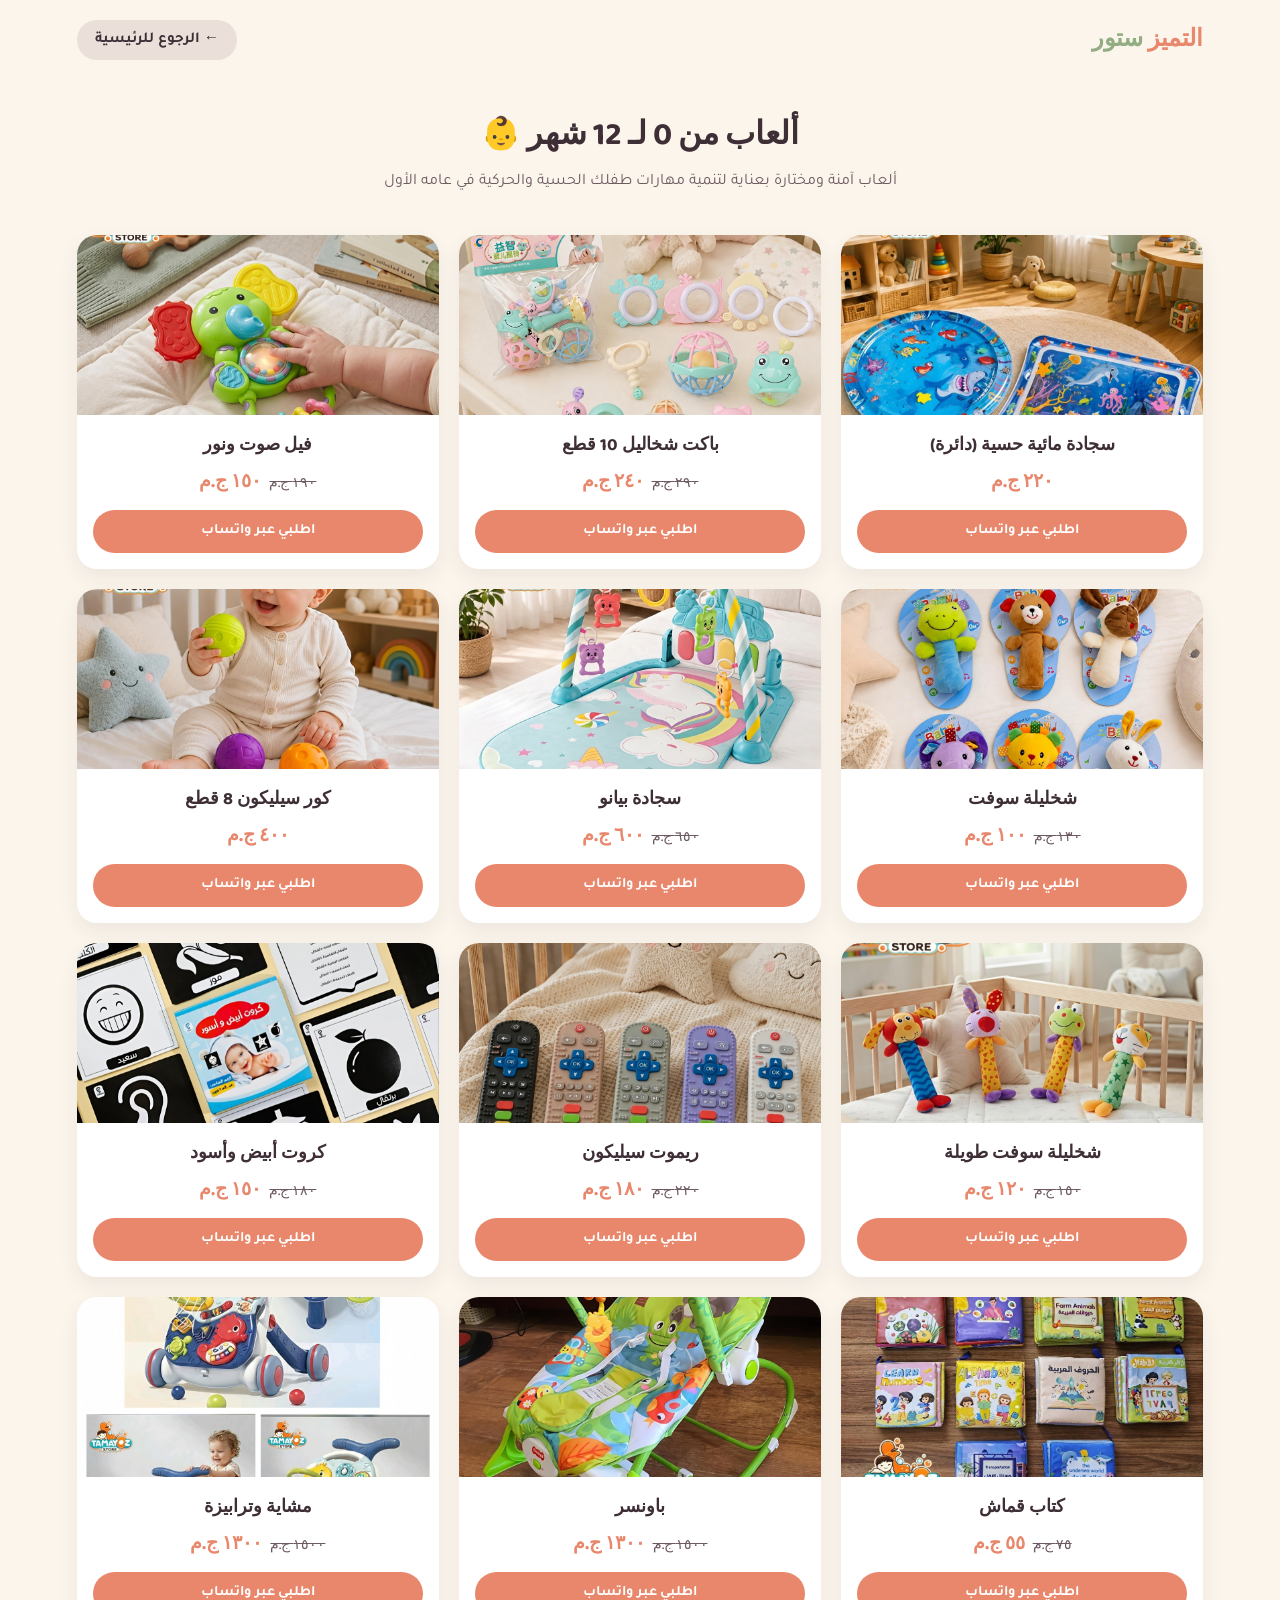
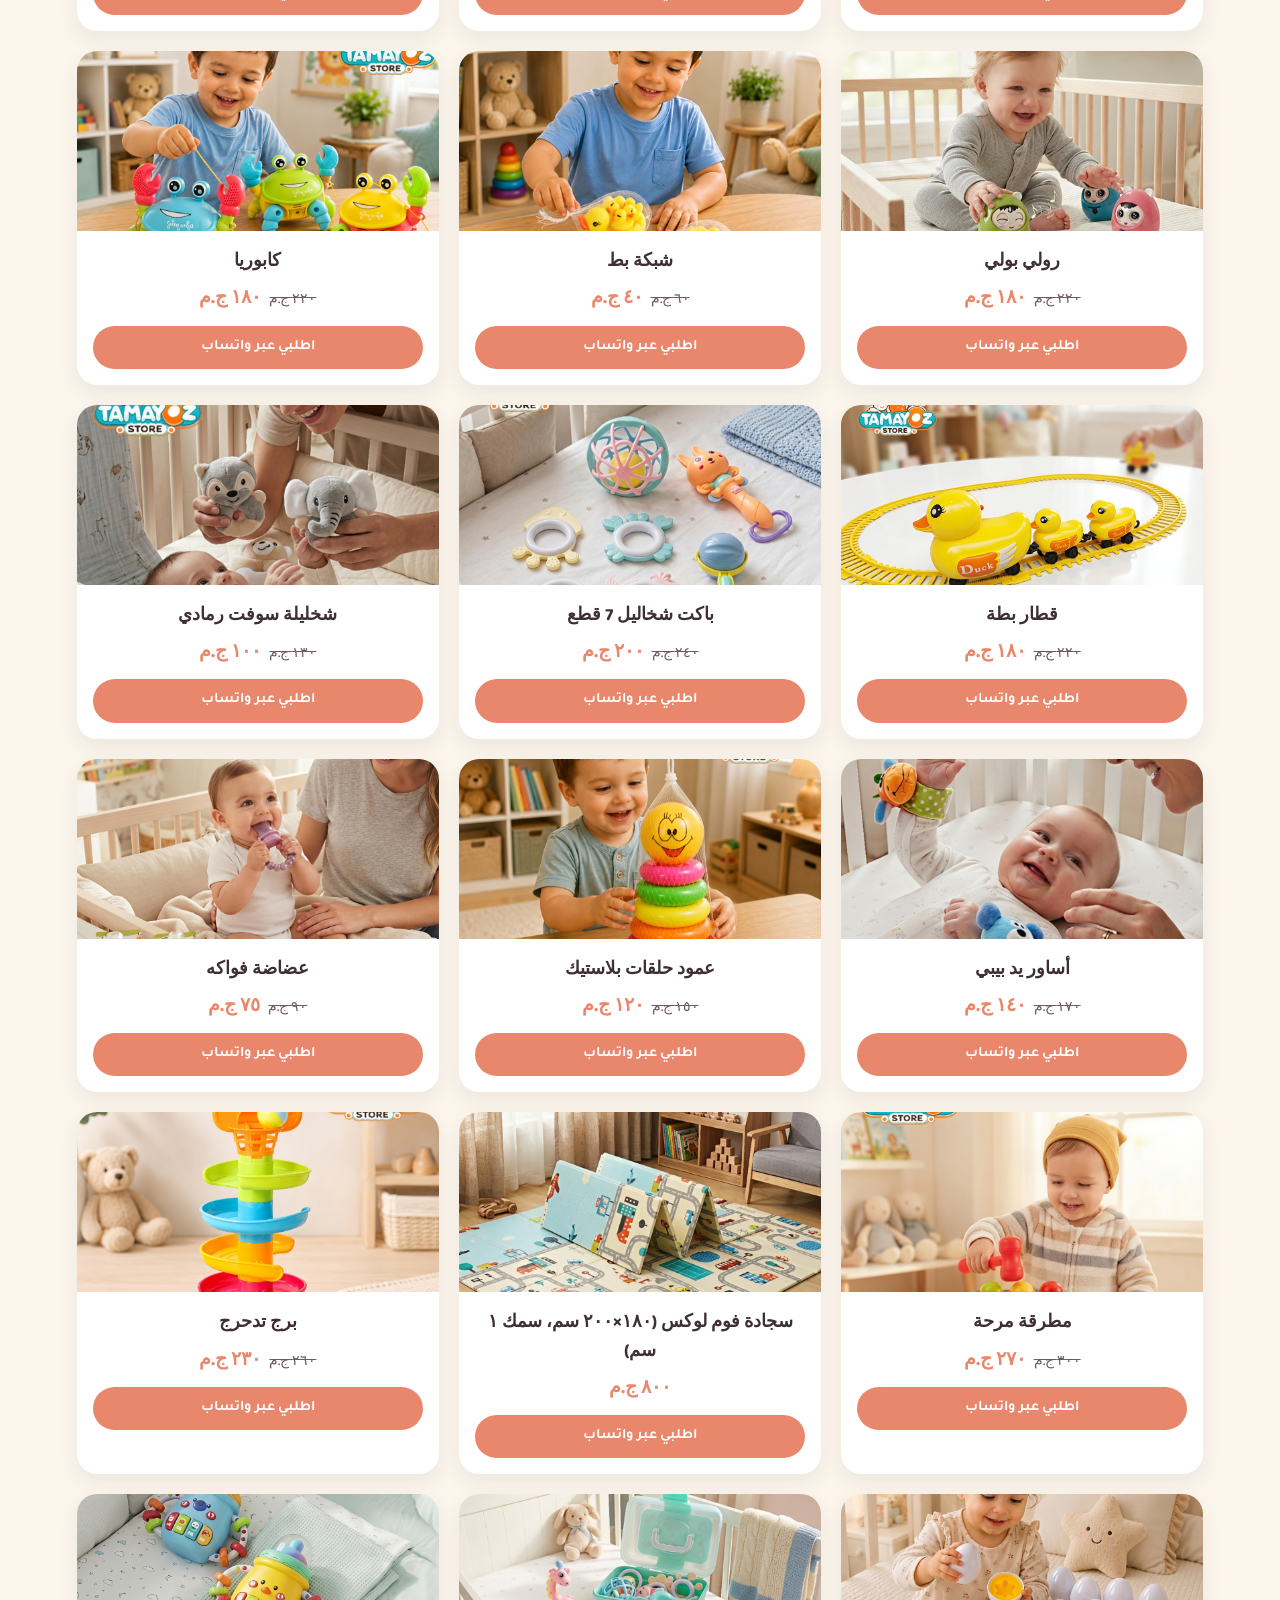
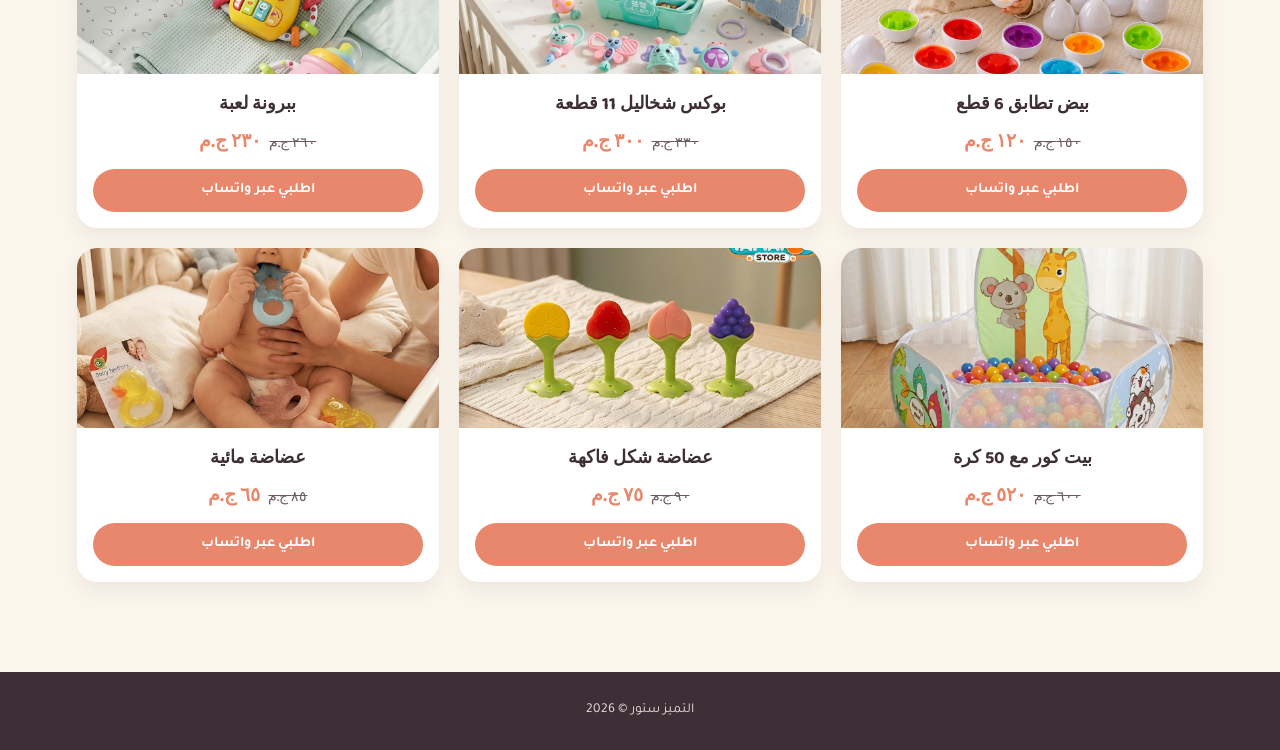
==== index.html @ f937d0ae "Update index.html" ====
<!DOCTYPE html>
<html lang="ar" dir="rtl">
<head>
<meta charset="UTF-8">
<meta name="viewport" content="width=device-width, initial-scale=1.0">
<title>ألعاب من 0 لـ 12 شهر - التميز ستور</title>
<link href="https://fonts.googleapis.com/css2?family=Baloo+2:wght@500;700;800&family=Tajawal:wght@400;500;700&display=swap" rel="stylesheet">
<style>
  :root{
    --cream:#FBF5EC;
    --coral:#E8876B;
    --sage:#93AD82;
    --sun:#F0C348;
    --plum:#3E2E36;
    --plum-soft:#6E5A61;
    --card:#FFFFFF;
  }
  *{box-sizing:border-box; margin:0; padding:0;}
  body{
    font-family:'Tajawal', sans-serif;
    background:var(--cream);
    color:var(--plum);
    line-height:1.6;
  }
  h1,h2,h3{ font-family:'Baloo 2', sans-serif; }
  nav{
    display:flex; justify-content:space-between; align-items:center;
    padding:20px 6%; background:var(--cream);
  }
  .logo{ font-family:'Baloo 2'; font-weight:800; font-size:1.5rem; color:var(--coral); text-decoration:none; }
  .logo span{ color:var(--sage); }
  .back-btn{
    color:var(--plum); text-decoration:none; font-weight:700;
    font-size:0.95rem; background:#EADFD9; padding:8px 18px; border-radius:20px;
  }
  .header-section{ text-align:center; padding:30px 6% 20px; }
  .header-section h1{ font-size:2rem; color:var(--plum); }
  .header-section p{ color:var(--plum-soft); margin-top:8px; font-size:1rem; }

  .products{ padding:20px 6% 50px; }
  .products-grid{ display:grid; grid-template-columns:repeat(3,1fr); gap:20px; }
  .pcard{
    background:var(--card); border-radius:20px; overflow:hidden;
    box-shadow:0 8px 20px rgba(62,46,54,0.07); display:flex; flex-direction:column;
  }
  .pcard-img{ height:180px; overflow:hidden; background:#FCE7D8; display:flex; align-items:center; justify-content:center; }
  .pcard-img img{ width:100%; height:100%; object-fit:cover; }
  .pcard-body{ padding:16px; text-align:center; }
  .pcard-body h3{ font-size:1.1rem; font-weight:700; margin-bottom:8px; }
  .pcard-body .price{ font-family:'Baloo 2'; font-weight:700; color:var(--coral); font-size:1.2rem; margin-bottom:12px; }
  .old-price{ text-decoration:line-through; color:var(--plum-soft); font-size:0.85rem; font-weight:500; margin-inline-end:8px; }
  .new-price{ color:var(--coral); font-weight:700; }
  .order-btn{
    display:inline-block; background:var(--coral); color:white;
    padding:10px 20px; border-radius:30px; font-weight:700;
    text-decoration:none; font-size:0.9rem; width:100%;
  }

  footer{
    text-align:center; padding:28px 6%; font-size:0.85rem;
    background:var(--plum); color:#EADFD9; margin-top:40px;
  }

  @media(max-width:800px){
    .products-grid{ grid-template-columns:repeat(2,1fr); }
  }
  @media(max-width:500px){
    .products-grid{ grid-template-columns:1fr; }
  }
</style>
</head>
<body>

<nav>
  <a href="../index.html" class="logo">التميز <span>ستور</span></a>
  <a href="../index.html" class="back-btn">← الرجوع للرئيسية</a>
</nav>

<section class="header-section">
  <h1>ألعاب من 0 لـ 12 شهر 👶</h1>
  <p>ألعاب آمنة ومختارة بعناية لتنمية مهارات طفلك الحسية والحركية في عامه الأول</p>
</section>

<section class="products">
  <div class="products-grid">

    <!-- منتج 1 -->
    <div class="pcard">
      <div class="pcard-img">
        <img src="IMG_٢٠٢٦٠٩٠١_٢١٥١٤٠.jpg" alt="سجادة مائية حسية">
      </div>
      <div class="pcard-body">
        <h3>سجادة مائية حسية (دائرة)</h3>
        <p class="price"><span class="new-price">٢٢٠ ج.م</span></p>
        <a href="https://wa.me/201110715438?text=أريد%20طلب%20السجادة%20المائية%20الحسية" target="_blank" class="order-btn">اطلبي عبر واتساب</a>
      </div>
    </div>

    <!-- منتج 2 -->
    <div class="pcard">
      <div class="pcard-img">
        <img src="IMG_٢٠٢٦٠٨١٧_٢١٣٦٤٥.png" alt="باكت شخاليل 10 قطع">
      </div>
      <div class="pcard-body">
        <h3>باكت شخاليل 10 قطع</h3>
        <p class="price"><span class="old-price">٢٩٠ ج.م</span><span class="new-price">٢٤٠ ج.م</span></p>
        <a href="https://wa.me/201110715438?text=أريد%20طلب%20باكت%20شخاليل%2010%20قطع" target="_blank" class="order-btn">اطلبي عبر واتساب</a>
      </div>
    </div>

    <!-- منتج 3 -->
    <div class="pcard">
      <div class="pcard-img">
        <img src="IMG_٢٠٢٦٠٩٠٥_٠٠٢٨٤٧.jpg" alt="فيل صوت ونور">
      </div>
      <div class="pcard-body">
        <h3>فيل صوت ونور</h3>
        <p class="price"><span class="old-price">١٩٠ ج.م</span><span class="new-price">١٥٠ ج.م</span></p>
        <a href="https://wa.me/201110715438?text=أريد%20طلب%20فيل%20صوت%20ونور" target="_blank" class="order-btn">اطلبي عبر واتساب</a>
      </div>
    </div>

    <!-- منتج 4 -->
    <div class="pcard">
      <div class="pcard-img">
        <img src="IMG_٢٠٢٦٠٩٠٥_٠٠٢٩٠٢.jpg" alt="شخليلة سوفت">
      </div>
      <div class="pcard-body">
        <h3>شخليلة سوفت</h3>
        <p class="price"><span class="old-price">١٣٠ ج.م</span><span class="new-price">١٠٠ ج.م</span></p>
        <a href="https://wa.me/201110715438?text=أريد%20طلب%20شخليلة%20سوفت" target="_blank" class="order-btn">اطلبي عبر واتساب</a>
      </div>
    </div>

    <!-- منتج 5 -->
    <div class="pcard">
      <div class="pcard-img">
        <img src="IMG_٢٠٢٦٠٩٠٥_٠٠٢٩١٨.jpg" alt="سجادة بيانو">
      </div>
      <div class="pcard-body">
        <h3>سجادة بيانو</h3>
        <p class="price"><span class="old-price">٦٥٠ ج.م</span><span class="new-price">٦٠٠ ج.م</span></p>
        <a href="https://wa.me/201110715438?text=أريد%20طلب%20سجادة%20بيانو" target="_blank" class="order-btn">اطلبي عبر واتساب</a>
      </div>
    </div>

    <!-- منتج 6 -->
    <div class="pcard">
      <div class="pcard-img">
        <img src="IMG_٢٠٢٦٠٩٠٥_٠٠٢٩٣٢.jpg" alt="كور سيليكون 8 قطع">
      </div>
      <div class="pcard-body">
        <h3>كور سيليكون 8 قطع</h3>
        <p class="price"><span class="new-price">٤٠٠ ج.م</span></p>
        <a href="https://wa.me/201110715438?text=أريد%20طلب%20كور%20سيليكون" target="_blank" class="order-btn">اطلبي عبر واتساب</a>
      </div>
    </div>

    <!-- منتج 7 -->
    <div class="pcard">
      <div class="pcard-img">
        <img src="IMG_٢٠٢٦٠٩٠٥_٠٠٣٠٠٧.jpg" alt="شخليلة سوفت طويلة">
      </div>
      <div class="pcard-body">
        <h3>شخليلة سوفت طويلة</h3>
        <p class="price"><span class="old-price">١٥٠ ج.م</span><span class="new-price">١٢٠ ج.م</span></p>
        <a href="https://wa.me/201110715438?text=أريد%20طلب%20شخليلة%20سوفت%20طويلة" target="_blank" class="order-btn">اطلبي عبر واتساب</a>
      </div>
    </div>

    <!-- منتج 8 -->
    <div class="pcard">
      <div class="pcard-img">
        <img src="IMG_٢٠٢٦٠٩٠٥_٠٠٣٠٣٠.jpg" alt="ريموت سيليكون">
      </div>
      <div class="pcard-body">
        <h3>ريموت سيليكون</h3>
        <p class="price"><span class="old-price">٢٢٠ ج.م</span><span class="new-price">١٨٠ ج.م</span></p>
        <a href="https://wa.me/201110715438?text=أريد%20طلب%20ريموت%20سيليكون" target="_blank" class="order-btn">اطلبي عبر واتساب</a>
      </div>
    </div>

    <!-- منتج 9 -->
    <div class="pcard">
      <div class="pcard-img">
        <img src="IMG_٢٠٢٦٠٩٠٥_٠٠٣٠٤٧.jpg" alt="كروت أبيض وأسود">
      </div>
      <div class="pcard-body">
        <h3>كروت أبيض وأسود</h3>
        <p class="price"><span class="old-price">١٨٠ ج.م</span><span class="new-price">١٥٠ ج.م</span></p>
        <a href="https://wa.me/201110715438?text=أريد%20طلب%20كروت%20أبيض%20وأسود" target="_blank" class="order-btn">اطلبي عبر واتساب</a>
      </div>
    </div>

    <!-- منتج 10 -->
    <div class="pcard">
      <div class="pcard-img">
        <img src="IMG_٢٠٢٦٠٩٠٥_٠٠٣١٠٩.jpg" alt="كتاب قماش">
      </div>
      <div class="pcard-body">
        <h3>كتاب قماش</h3>
        <p class="price"><span class="old-price">٧٥ ج.م</span><span class="new-price">٥٥ ج.م</span></p>
        <a href="https://wa.me/201110715438?text=أريد%20طلب%20كتاب%20قماش" target="_blank" class="order-btn">اطلبي عبر واتساب</a>
      </div>
    </div>

    <!-- منتج 11 -->
    <div class="pcard">
      <div class="pcard-img">
        <img src="IMG_٢٠٢٦٠٩٠٥_٠٠٣١٢٠.jpg" alt="باونسر">
      </div>
      <div class="pcard-body">
        <h3>باونسر</h3>
        <p class="price"><span class="old-price">١٥٠٠ ج.م</span><span class="new-price">١٣٠٠ ج.م</span></p>
        <a href="https://wa.me/201110715438?text=أريد%20طلب%20باونسر" target="_blank" class="order-btn">اطلبي عبر واتساب</a>
      </div>
    </div>

    <!-- منتج 12 -->
    <div class="pcard">
      <div class="pcard-img">
        <img src="IMG_٢٠٢٦٠٩٠٥_٠٠٣٢٥٩.jpg" alt="مشاية وترابيزة">
      </div>
      <div class="pcard-body">
        <h3>مشاية وترابيزة</h3>
        <p class="price"><span class="old-price">١٥٠٠ ج.م</span><span class="new-price">١٣٠٠ ج.م</span></p>
        <a href="https://wa.me/201110715438?text=أريد%20طلب%20مشاية%20وترابيزة" target="_blank" class="order-btn">اطلبي عبر واتساب</a>
      </div>
    </div>

    <!-- منتج 13 -->
    <div class="pcard">
      <div class="pcard-img">
        <img src="IMG_٢٠٢٦٠٩٠٥_٠٠٣٣٢٥.jpg" alt="رولي بولي">
      </div>
      <div class="pcard-body">
        <h3>رولي بولي</h3>
        <p class="price"><span class="old-price">٢٢٠ ج.م</span><span class="new-price">١٨٠ ج.م</span></p>
        <a href="https://wa.me/201110715438?text=أريد%20طلب%20رولي%20بولي" target="_blank" class="order-btn">اطلبي عبر واتساب</a>
      </div>
    </div>

    <!-- منتج 14 -->
    <div class="pcard">
      <div class="pcard-img">
        <img src="IMG_٢٠٢٦٠٩٠٥_٠٠٣٣٣٣.jpg" alt="شبكة بط">
      </div>
      <div class="pcard-body">
        <h3>شبكة بط</h3>
        <p class="price"><span class="old-price">٦٠ ج.م</span><span class="new-price">٤٠ ج.م</span></p>
        <a href="https://wa.me/201110715438?text=أريد%20طلب%20شبكة%20بط" target="_blank" class="order-btn">اطلبي عبر واتساب</a>
      </div>
    </div>

    <!-- منتج 15 -->
    <div class="pcard">
      <div class="pcard-img">
        <img src="IMG_٢٠٢٦٠٩٠٥_٠٠٣٣٤٨.jpg" alt="كابوريا">
      </div>
      <div class="pcard-body">
        <h3>كابوريا</h3>
        <p class="price"><span class="old-price">٢٢٠ ج.م</span><span class="new-price">١٨٠ ج.م</span></p>
        <a href="https://wa.me/201110715438?text=أريد%20طلب%20كابوريا" target="_blank" class="order-btn">اطلبي عبر واتساب</a>
      </div>
    </div>

    <!-- منتج 16 -->
    <div class="pcard">
      <div class="pcard-img">
        <img src="IMG_٢٠٢٦٠٩٠٥_٠٠٣٤٠٢.jpg" alt="قطار بطة">
      </div>
      <div class="pcard-body">
        <h3>قطار بطة</h3>
        <p class="price"><span class="old-price">٢٢٠ ج.م</span><span class="new-price">١٨٠ ج.م</span></p>
        <a href="https://wa.me/201110715438?text=أريد%20طلب%20قطار%20بطة" target="_blank" class="order-btn">اطلبي عبر واتساب</a>
      </div>
    </div>

    <!-- منتج 17 -->
    <div class="pcard">
      <div class="pcard-img">
        <img src="IMG_٢٠٢٦٠٩٠٥_٠٠٣٤٢٠.jpg" alt="باكت شخاليل 7 قطع">
      </div>
      <div class="pcard-body">
        <h3>باكت شخاليل 7 قطع</h3>
        <p class="price"><span class="old-price">٢٤٠ ج.م</span><span class="new-price">٢٠٠ ج.م</span></p>
        <a href="https://wa.me/201110715438?text=أريد%20طلب%20باكت%20شخاليل%207%20قطع" target="_blank" class="order-btn">اطلبي عبر واتساب</a>
      </div>
    </div>

    <!-- منتج 18 -->
    <div class="pcard">
      <div class="pcard-img">
        <img src="IMG_٢٠٢٦٠٩٠٥_٠٠٣٤٤٤.jpg" alt="شخليلة سوفت رمادي">
      </div>
      <div class="pcard-body">
        <h3>شخليلة سوفت رمادي</h3>
        <p class="price"><span class="old-price">١٣٠ ج.م</span><span class="new-price">١٠٠ ج.م</span></p>
        <a href="https://wa.me/201110715438?text=أريد%20طلب%20شخليلة%20سوفت%20رمادي" target="_blank" class="order-btn">اطلبي عبر واتساب</a>
      </div>
    </div>

    <!-- منتج 19 -->
    <div class="pcard">
      <div class="pcard-img">
        <img src="IMG_٢٠٢٦٠٩٠٥_٠٠٣٤٥٣.jpg" alt="أساور يد بيبي">
      </div>
      <div class="pcard-body">
        <h3>أساور يد بيبي</h3>
        <p class="price"><span class="old-price">١٧٠ ج.م</span><span class="new-price">١٤٠ ج.م</span></p>
        <a href="https://wa.me/201110715438?text=أريد%20طلب%20أساور%20يد%20بيبي" target="_blank" class="order-btn">اطلبي عبر واتساب</a>
      </div>
    </div>

    <!-- منتج 20 -->
    <div class="pcard">
      <div class="pcard-img">
        <img src="IMG_٢٠٢٦٠٩٠٥_٠٠٣٥٠٧.jpg" alt="عمود حلقات بلاستيك">
      </div>
      <div class="pcard-body">
        <h3>عمود حلقات بلاستيك</h3>
        <p class="price"><span class="old-price">١٥٠ ج.م</span><span class="new-price">١٢٠ ج.م</span></p>
        <a href="https://wa.me/201110715438?text=أريد%20طلب%20عمود%20حلقات%20بلاستيك" target="_blank" class="order-btn">اطلبي عبر واتساب</a>
      </div>
    </div>

    <!-- منتج 21 -->
    <div class="pcard">
      <div class="pcard-img">
        <img src="IMG_٢٠٢٦٠٩٠٥_٠٠٣٥١٤.jpg" alt="عضاضة فواكه">
      </div>
      <div class="pcard-body">
        <h3>عضاضة فواكه</h3>
        <p class="price"><span class="old-price">٩٠ ج.م</span><span class="new-price">٧٥ ج.م</span></p>
        <a href="https://wa.me/201110715438?text=أريد%20طلب%20عضاضة%20فواكه" target="_blank" class="order-btn">اطلبي عبر واتساب</a>
      </div>
    </div>

    <!-- منتج 22 -->
    <div class="pcard">
      <div class="pcard-img">
        <img src="IMG_٢٠٢٦٠٩٠٥_٠٠٣٥٢٣.jpg" alt="مطرقة مرحة">
      </div>
      <div class="pcard-body">
        <h3>مطرقة مرحة</h3>
        <p class="price"><span class="old-price">٣٠٠ ج.م</span><span class="new-price">٢٧٠ ج.م</span></p>
        <a href="https://wa.me/201110715438?text=أريد%20طلب%20مطرقة%20مرحة" target="_blank" class="order-btn">اطلبي عبر واتساب</a>
      </div>
    </div>

    <!-- منتج 23 -->
    <div class="pcard">
      <div class="pcard-img">
        <img src="IMG_٢٠٢٦٠٩٠٥_٠٠٣٥٤٠.jpg" alt="سجادة فوم لوكس">
      </div>
      <div class="pcard-body">
        <h3>سجادة فوم لوكس (١٨٠×٢٠٠ سم، سمك ١ سم)</h3>
        <p class="price"><span class="new-price">٨٠٠ ج.م</span></p>
        <a href="https://wa.me/201110715438?text=أريد%20طلب%20سجادة%20فوم%20لوكس" target="_blank" class="order-btn">اطلبي عبر واتساب</a>
      </div>
    </div>

    <!-- منتج 24 -->
    <div class="pcard">
      <div class="pcard-img">
        <img src="IMG_٢٠٢٦٠٩٠٥_٠٠٣٦٠٨.jpg" alt="برج تدحرج">
      </div>
      <div class="pcard-body">
        <h3>برج تدحرج</h3>
        <p class="price"><span class="old-price">٢٦٠ ج.م</span><span class="new-price">٢٣٠ ج.م</span></p>
        <a href="https://wa.me/201110715438?text=أريد%20طلب%20برج%20تدحرج" target="_blank" class="order-btn">اطلبي عبر واتساب</a>
      </div>
    </div>

    <!-- منتج 25 -->
    <div class="pcard">
      <div class="pcard-img">
        <img src="IMG_٢٠٢٦٠٩٠٥_٠٠٣٦٢٠.jpg" alt="بيض تطابق 6 قطع">
      </div>
      <div class="pcard-body">
        <h3>بيض تطابق 6 قطع</h3>
        <p class="price"><span class="old-price">١٥٠ ج.م</span><span class="new-price">١٢٠ ج.م</span></p>
        <a href="https://wa.me/201110715438?text=أريد%20طلب%20بيض%20تطابق" target="_blank" class="order-btn">اطلبي عبر واتساب</a>
      </div>
    </div>

    <!-- منتج 26 -->
    <div class="pcard">
      <div class="pcard-img">
        <img src="IMG_٢٠٢٦٠٩٠٥_٠٠٣٦٣٣.jpg" alt="بوكس شخاليل 11 قطعة">
      </div>
      <div class="pcard-body">
        <h3>بوكس شخاليل 11 قطعة</h3>
        <p class="price"><span class="old-price">٣٣٠ ج.م</span><span class="new-price">٣٠٠ ج.م</span></p>
        <a href="https://wa.me/201110715438?text=أريد%20طلب%20بوكس%20شخاليل%2011%20قطعة" target="_blank" class="order-btn">اطلبي عبر واتساب</a>
      </div>
    </div>

    <!-- منتج 27 -->
    <div class="pcard">
      <div class="pcard-img">
        <img src="IMG_٢٠٢٦٠٩٠٥_٠٠٣٦٤٦.jpg" alt="ببرونة لعبة">
      </div>
      <div class="pcard-body">
        <h3>ببرونة لعبة</h3>
        <p class="price"><span class="old-price">٢٦٠ ج.م</span><span class="new-price">٢٣٠ ج.م</span></p>
        <a href="https://wa.me/201110715438?text=أريد%20طلب%20ببرونة%20لعبة" target="_blank" class="order-btn">اطلبي عبر واتساب</a>
      </div>
    </div>

    <!-- منتج 28 -->
    <div class="pcard">
      <div class="pcard-img">
        <img src="IMG_٢٠٢٦٠٩٠٥_٠٠٣٦٥٨.jpg" alt="بيت كور مع 50 كرة">
      </div>
      <div class="pcard-body">
        <h3>بيت كور مع 50 كرة</h3>
        <p class="price"><span class="old-price">٦٠٠ ج.م</span><span class="new-price">٥٢٠ ج.م</span></p>
        <a href="https://wa.me/201110715438?text=أريد%20طلب%20بيت%20كور%20مع%2050%20كرة" target="_blank" class="order-btn">اطلبي عبر واتساب</a>
      </div>
    </div>

    <!-- منتج 29 -->
    <div class="pcard">
      <div class="pcard-img">
        <img src="IMG_٢٠٢٦٠٩٠٥_٠٠٣٧١٢.jpg" alt="عضاضة شكل فاكهة">
      </div>
      <div class="pcard-body">
        <h3>عضاضة شكل فاكهة</h3>
        <p class="price"><span class="old-price">٩٠ ج.م</span><span class="new-price">٧٥ ج.م</span></p>
        <a href="https://wa.me/201110715438?text=أريد%20طلب%20عضاضة%20شكل%20فاكهة" target="_blank" class="order-btn">اطلبي عبر واتساب</a>
      </div>
    </div>

    <!-- منتج 30 -->
    <div class="pcard">
      <div class="pcard-img">
        <img src="IMG_٢٠٢٦٠٩٠٥_٠٠٣٧٣٠.jpg" alt="عضاضة مائية">
      </div>
      <div class="pcard-body">
        <h3>عضاضة مائية</h3>
        <p class="price"><span class="old-price">٨٥ ج.م</span><span class="new-price">٦٥ ج.م</span></p>
        <a href="https://wa.me/201110715438?text=أريد%20طلب%20عضاضة%20مائية" target="_blank" class="order-btn">اطلبي عبر واتساب</a>
      </div>
    </div>

  </div>
</section>

<footer>
  <p>التميز ستور © 2026</p>
</footer>

</body>
</html>
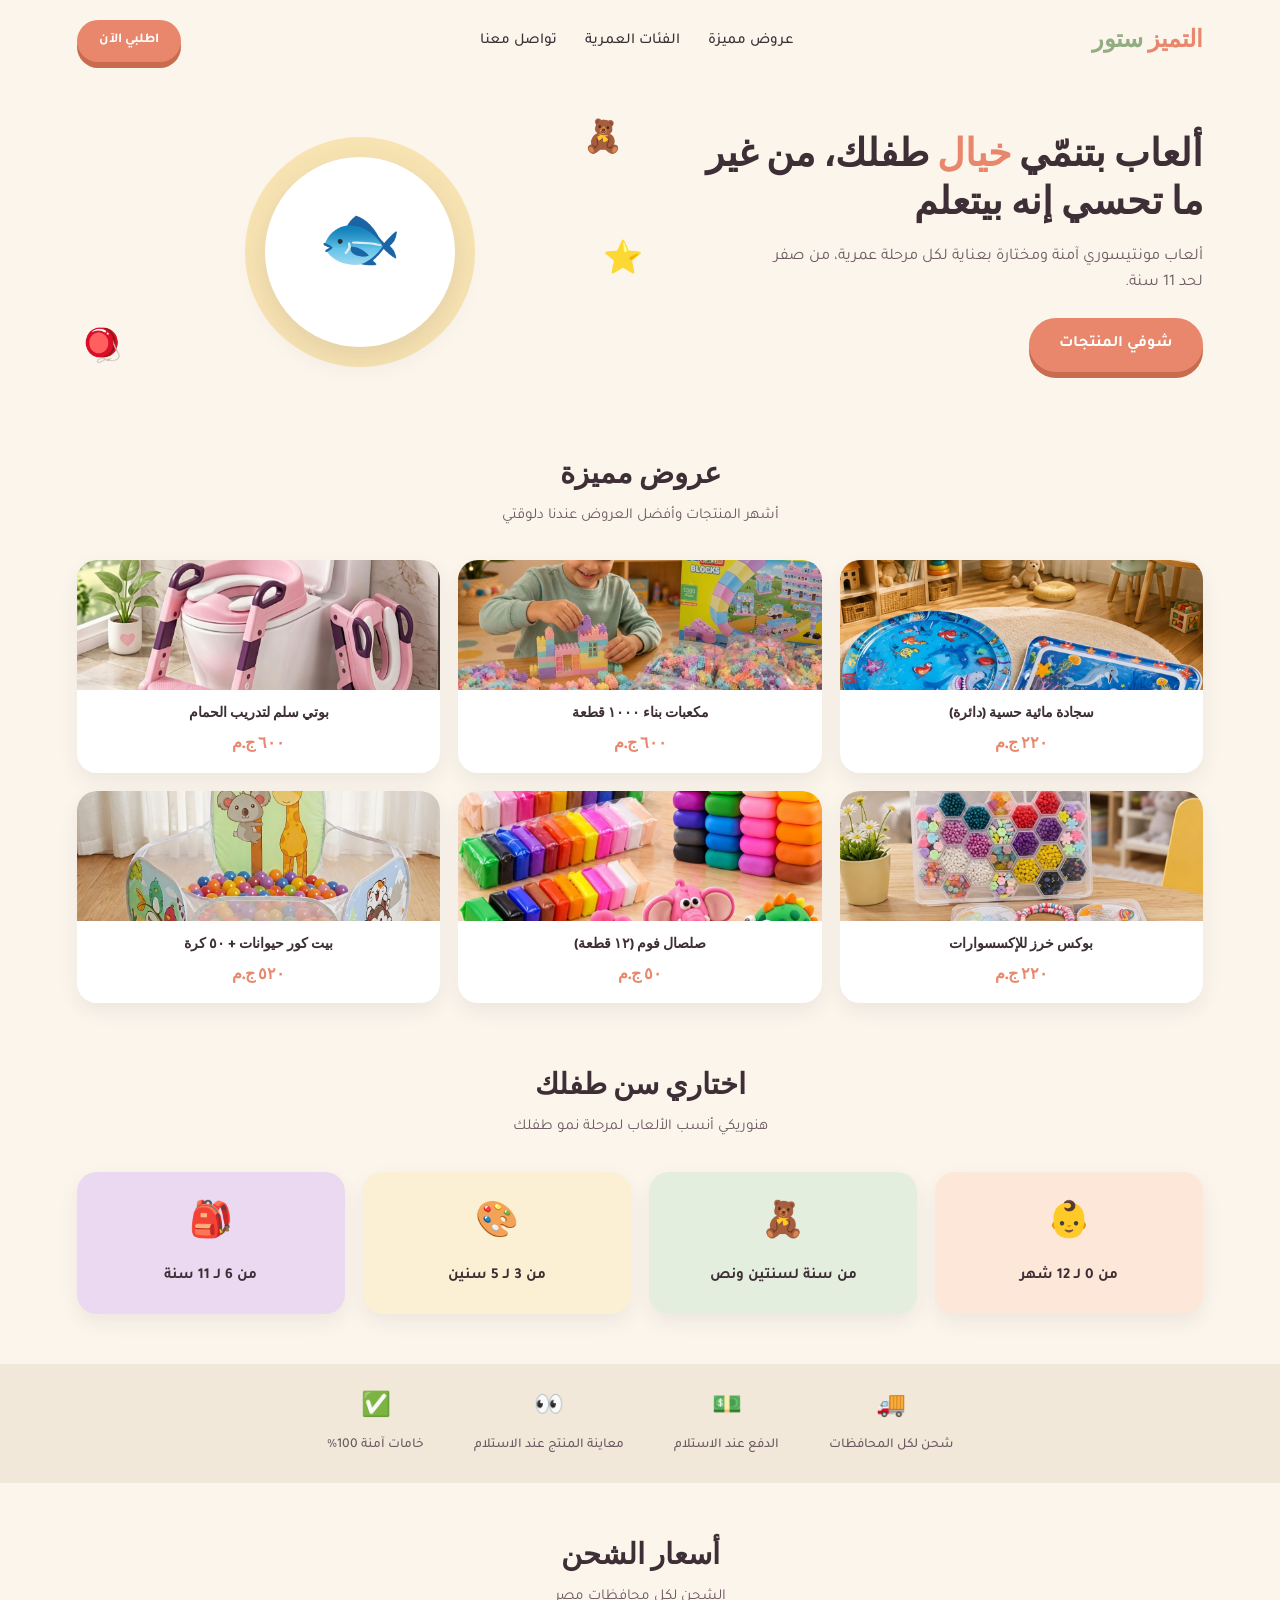
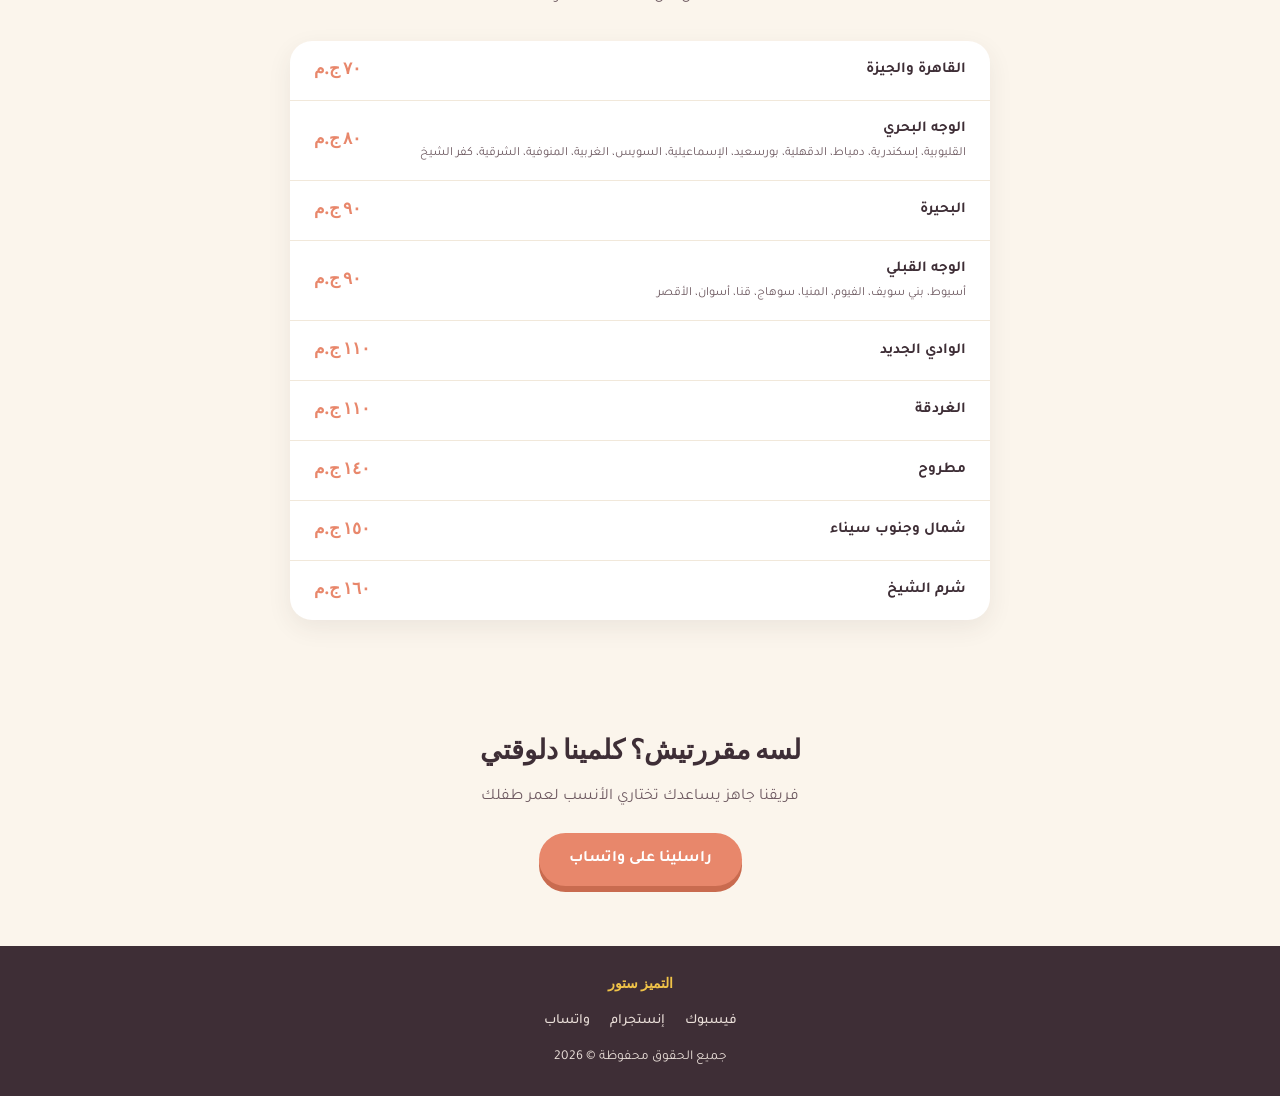
==== commit e5fead6f: "Update index.html" ====
--- a/index.html
+++ b/index.html
@@ -3,7 +3,7 @@
 <head>
 <meta charset="UTF-8">
 <meta name="viewport" content="width=device-width, initial-scale=1.0">
-<title>ألعاب من 0 لـ 12 شهر - التميز ستور</title>
+<title>التميز ستور</title>
 <link href="https://fonts.googleapis.com/css2?family=Baloo+2:wght@500;700;800&family=Tajawal:wght@400;500;700&display=swap" rel="stylesheet">
 <style>
   :root{
@@ -22,433 +22,440 @@
     color:var(--plum);
     line-height:1.6;
   }
-  h1,h2,h3{ font-family:'Baloo 2', sans-serif; }
+  h1,h2,h3,.headline{ font-family:'Baloo 2', sans-serif; }
   nav{
     display:flex; justify-content:space-between; align-items:center;
-    padding:20px 6%; background:var(--cream);
-  }
-  .logo{ font-family:'Baloo 2'; font-weight:800; font-size:1.5rem; color:var(--coral); text-decoration:none; }
+    padding:20px 6%;
+    background:var(--cream);
+  }
+  .logo{ font-family:'Baloo 2'; font-weight:800; font-size:1.5rem; color:var(--coral); }
   .logo span{ color:var(--sage); }
-  .back-btn{
-    color:var(--plum); text-decoration:none; font-weight:700;
-    font-size:0.95rem; background:#EADFD9; padding:8px 18px; border-radius:20px;
-  }
-  .header-section{ text-align:center; padding:30px 6% 20px; }
-  .header-section h1{ font-size:2rem; color:var(--plum); }
-  .header-section p{ color:var(--plum-soft); margin-top:8px; font-size:1rem; }
-
-  .products{ padding:20px 6% 50px; }
-  .products-grid{ display:grid; grid-template-columns:repeat(3,1fr); gap:20px; }
-  .pcard{
+  nav .links{ display:flex; gap:28px; font-weight:500; font-size:0.95rem; }
+  nav .links a{ color:var(--plum); text-decoration:none; }
+  .btn{
+    display:inline-block; background:var(--coral); color:white;
+    padding:14px 30px; border-radius:40px; font-weight:700;
+    text-decoration:none; font-size:1rem;
+    box-shadow:0 6px 0 #C96B4F;
+  }
+  .hero{
+    display:flex; align-items:center; gap:40px;
+    padding:30px 6% 50px;
+    position:relative;
+    overflow:hidden;
+  }
+  .hero-text{ flex:1; max-width:520px; }
+  .hero-text h1{
+    font-size:2.4rem; font-weight:800; line-height:1.25;
+    color:var(--plum);
+  }
+  .hero-text h1 em{ font-style:normal; color:var(--coral); }
+  .hero-text p{
+    margin:16px 0 22px; font-size:1.02rem; color:var(--plum-soft); max-width:430px;
+  }
+  .hero-visual{
+    flex:1; display:flex; justify-content:center; align-items:center;
+    position:relative; height:280px;
+  }
+  .blob{
+    position:absolute; width:230px; height:230px; border-radius:50%;
+    background:var(--sun); opacity:0.35;
+  }
+  .toy-circle{
+    width:190px; height:190px; border-radius:50%;
+    background:var(--card); display:flex; align-items:center; justify-content:center;
+    font-size:4.2rem; z-index:2; box-shadow:0 10px 30px rgba(62,46,54,0.12);
+  }
+  .float{ position:absolute; font-size:2rem; z-index:3; }
+  .f1{ top:5px; right:20px; }
+  .f2{ bottom:15px; left:5px; }
+  .f3{ top:45%; right:0; }
+
+  .section-head{ text-align:center; margin-bottom:32px; }
+  .section-head h2{ font-size:1.8rem; color:var(--plum); }
+  .section-head p{ color:var(--plum-soft); margin-top:6px; font-size:0.95rem; }
+
+  .featured{ padding:10px 6% 50px; }
+  .featured-grid{ display:grid; grid-template-columns:repeat(3,1fr); gap:18px; }
+  .fcard{
     background:var(--card); border-radius:20px; overflow:hidden;
-    box-shadow:0 8px 20px rgba(62,46,54,0.07); display:flex; flex-direction:column;
-  }
-  .pcard-img{ height:180px; overflow:hidden; background:#FCE7D8; display:flex; align-items:center; justify-content:center; }
-  .pcard-img img{ width:100%; height:100%; object-fit:cover; }
-  .pcard-body{ padding:16px; text-align:center; }
-  .pcard-body h3{ font-size:1.1rem; font-weight:700; margin-bottom:8px; }
-  .pcard-body .price{ font-family:'Baloo 2'; font-weight:700; color:var(--coral); font-size:1.2rem; margin-bottom:12px; }
-  .old-price{ text-decoration:line-through; color:var(--plum-soft); font-size:0.85rem; font-weight:500; margin-inline-end:8px; }
-  .new-price{ color:var(--coral); font-weight:700; }
-  .order-btn{
-    display:inline-block; background:var(--coral); color:white;
-    padding:10px 20px; border-radius:30px; font-weight:700;
-    text-decoration:none; font-size:0.9rem; width:100%;
-  }
+    box-shadow:0 8px 20px rgba(62,46,54,0.07);
+    display:flex; flex-direction:column;
+  }
+  .fcard-img{
+    height:130px; display:flex; align-items:center; justify-content:center;
+    font-size:3.2rem; overflow:hidden;
+  }
+  .fcard-img img{ width:100%; height:100%; object-fit:cover; }
+  .fbg1{ background:#D7ECF7; }
+  .fbg2{ background:#FCE7D8; }
+  .fbg3{ background:#F6DDEE; }
+  .fbg4{ background:#E4EEDF; }
+  .fbg5{ background:#FBF0D4; }
+  .fbg6{ background:#DCE8F5; }
+  .fcard-body{ padding:12px 14px 16px; text-align:center; }
+  .fcard-body h3{ font-size:0.9rem; font-weight:700; margin-bottom:6px; }
+  .fcard-body .fprice{ font-family:'Baloo 2'; font-weight:700; color:var(--coral); font-size:1rem; }
+
+  .ages{ padding:10px 6% 50px; }
+  .ages-grid{ display:grid; grid-template-columns:repeat(4,1fr); gap:18px; }
+  .age-card{
+    display:block; text-decoration:none; color:var(--plum);
+    border-radius:20px; padding:26px 14px; text-align:center;
+    box-shadow:0 8px 20px rgba(62,46,54,0.07);
+    transition:transform 0.15s ease;
+  }
+  .age-card:active{ transform:scale(0.97); }
+  .age-bg1{ background:#FCE7D8; }
+  .age-bg2{ background:#E4EEDF; }
+  .age-bg3{ background:#FBF0D4; }
+  .age-bg4{ background:#EAD9F0; }
+  .age-card .icon{ font-size:2.2rem; margin-bottom:10px; }
+  .age-card .label{ font-weight:700; font-size:0.95rem; }
+
+  .trust{
+    display:flex; justify-content:center; gap:50px; flex-wrap:wrap;
+    padding:26px 6%; background:#F1E8DA;
+  }
+  .trust-item{ text-align:center; font-size:0.85rem; color:var(--plum-soft); font-weight:500; }
+  .trust-item span{ display:block; font-size:1.5rem; margin-bottom:6px; }
+
+  .shipping{ padding:50px 6%; background:var(--cream); }
+  .shipping-table{
+    max-width:700px; margin:0 auto; background:var(--card);
+    border-radius:22px; overflow:hidden; box-shadow:0 8px 24px rgba(62,46,54,0.08);
+  }
+  .ship-row{
+    display:flex; justify-content:space-between; align-items:center;
+    padding:16px 24px; border-bottom:1px solid #F1E8DA;
+  }
+  .ship-row:last-child{ border-bottom:none; }
+  .ship-area{ font-weight:700; font-size:0.95rem; }
+  .ship-sub{ font-size:0.78rem; color:var(--plum-soft); margin-top:3px; }
+  .ship-price{ font-family:'Baloo 2'; font-weight:700; color:var(--coral); font-size:1.05rem; white-space:nowrap; }
+
+  .cta{ text-align:center; padding:60px 6%; }
+  .cta h2{ font-size:1.7rem; margin-bottom:12px; }
+  .cta p{ color:var(--plum-soft); margin-bottom:22px; }
 
   footer{
     text-align:center; padding:28px 6%; font-size:0.85rem;
-    background:var(--plum); color:#EADFD9; margin-top:40px;
-  }
+    background:var(--plum); color:#EADFD9;
+  }
+  footer .logo2{ font-family:'Baloo 2'; color:var(--sun); font-weight:800; }
+  .social{ display:flex; justify-content:center; gap:20px; margin:14px 0; }
+  .social a{ color:#EADFD9; text-decoration:none; font-size:0.88rem; font-weight:500; }
 
   @media(max-width:800px){
-    .products-grid{ grid-template-columns:repeat(2,1fr); }
-  }
-  @media(max-width:500px){
-    .products-grid{ grid-template-columns:1fr; }
+    .hero{ flex-direction:column; text-align:center; padding-top:15px;}
+    .hero-text{ max-width:100%; }
+    .hero-text p{ margin-left:auto; margin-right:auto; }
+    nav .links{ display:none; }
+    .featured-grid{ grid-template-columns:repeat(2,1fr); }
+    .ages-grid{ grid-template-columns:repeat(2,1fr); }
+    .ship-row{ padding:14px 16px; }
   }
 </style>
 </head>
+
 <body>
 
 <nav>
-  <a href="../index.html" class="logo">التميز <span>ستور</span></a>
-  <a href="../index.html" class="back-btn">← الرجوع للرئيسية</a>
+  <div class="logo">التميز <span>ستور</span></div>
+
+  <div class="links">
+    <a href="#featured">عروض مميزة</a>
+    <a href="#ages">الفئات العمرية</a>
+    <a href="https://wa.me/201110715438" target="_blank">تواصل معنا</a>
+  </div>
+
+  <a href="https://wa.me/201110715438" target="_blank" class="btn" style="padding:10px 22px; font-size:0.85rem;">
+    اطلبي الآن
+  </a>
 </nav>
 
-<section class="header-section">
-  <h1>ألعاب من 0 لـ 12 شهر 👶</h1>
-  <p>ألعاب آمنة ومختارة بعناية لتنمية مهارات طفلك الحسية والحركية في عامه الأول</p>
+<section class="hero">
+
+  <div class="hero-text">
+
+    <h1>
+      ألعاب بتنمّي <em>خيال</em> طفلك، من غير ما تحسي إنه بيتعلم
+    </h1>
+
+    <p>
+      ألعاب مونتيسوري آمنة ومختارة بعناية لكل مرحلة عمرية، من صفر لحد 11 سنة.
+    </p>
+
+    <a href="#ages" class="btn">
+      شوفي المنتجات
+    </a>
+
+  </div>
+
+  <div class="hero-visual">
+
+    <div class="blob"></div>
+    <div class="float f1">🧸</div>
+    <div class="float f2">🪀</div>
+    <div class="float f3">⭐</div>
+    <div class="toy-circle">🐟</div>
+
+  </div>
+
 </section>
 
-<section class="products">
-  <div class="products-grid">
-
-    <!-- منتج 1 -->
-    <div class="pcard">
-      <div class="pcard-img">
+<section class="featured" id="featured">
+
+  <div class="section-head">
+    <h2>عروض مميزة</h2>
+    <p>أشهر المنتجات وأفضل العروض عندنا دلوقتي</p>
+  </div>
+
+  <div class="featured-grid">
+
+    <div class="fcard">
+      <div class="fcard-img fbg1">
         <img src="IMG_٢٠٢٦٠٩٠١_٢١٥١٤٠.jpg" alt="سجادة مائية حسية">
       </div>
-      <div class="pcard-body">
+      <div class="fcard-body">
         <h3>سجادة مائية حسية (دائرة)</h3>
-        <p class="price"><span class="new-price">٢٢٠ ج.م</span></p>
-        <a href="https://wa.me/201110715438?text=أريد%20طلب%20السجادة%20المائية%20الحسية" target="_blank" class="order-btn">اطلبي عبر واتساب</a>
-      </div>
-    </div>
-
-    <!-- منتج 2 -->
-    <div class="pcard">
-      <div class="pcard-img">
-        <img src="IMG_٢٠٢٦٠٨١٧_٢١٣٦٤٥.png" alt="باكت شخاليل 10 قطع">
-      </div>
-      <div class="pcard-body">
-        <h3>باكت شخاليل 10 قطع</h3>
-        <p class="price"><span class="old-price">٢٩٠ ج.م</span><span class="new-price">٢٤٠ ج.م</span></p>
-        <a href="https://wa.me/201110715438?text=أريد%20طلب%20باكت%20شخاليل%2010%20قطع" target="_blank" class="order-btn">اطلبي عبر واتساب</a>
-      </div>
-    </div>
-
-    <!-- منتج 3 -->
-    <div class="pcard">
-      <div class="pcard-img">
-        <img src="IMG_٢٠٢٦٠٩٠٥_٠٠٢٨٤٧.jpg" alt="فيل صوت ونور">
-      </div>
-      <div class="pcard-body">
-        <h3>فيل صوت ونور</h3>
-        <p class="price"><span class="old-price">١٩٠ ج.م</span><span class="new-price">١٥٠ ج.م</span></p>
-        <a href="https://wa.me/201110715438?text=أريد%20طلب%20فيل%20صوت%20ونور" target="_blank" class="order-btn">اطلبي عبر واتساب</a>
-      </div>
-    </div>
-
-    <!-- منتج 4 -->
-    <div class="pcard">
-      <div class="pcard-img">
-        <img src="IMG_٢٠٢٦٠٩٠٥_٠٠٢٩٠٢.jpg" alt="شخليلة سوفت">
-      </div>
-      <div class="pcard-body">
-        <h3>شخليلة سوفت</h3>
-        <p class="price"><span class="old-price">١٣٠ ج.م</span><span class="new-price">١٠٠ ج.م</span></p>
-        <a href="https://wa.me/201110715438?text=أريد%20طلب%20شخليلة%20سوفت" target="_blank" class="order-btn">اطلبي عبر واتساب</a>
-      </div>
-    </div>
-
-    <!-- منتج 5 -->
-    <div class="pcard">
-      <div class="pcard-img">
-        <img src="IMG_٢٠٢٦٠٩٠٥_٠٠٢٩١٨.jpg" alt="سجادة بيانو">
-      </div>
-      <div class="pcard-body">
-        <h3>سجادة بيانو</h3>
-        <p class="price"><span class="old-price">٦٥٠ ج.م</span><span class="new-price">٦٠٠ ج.م</span></p>
-        <a href="https://wa.me/201110715438?text=أريد%20طلب%20سجادة%20بيانو" target="_blank" class="order-btn">اطلبي عبر واتساب</a>
-      </div>
-    </div>
-
-    <!-- منتج 6 -->
-    <div class="pcard">
-      <div class="pcard-img">
-        <img src="IMG_٢٠٢٦٠٩٠٥_٠٠٢٩٣٢.jpg" alt="كور سيليكون 8 قطع">
-      </div>
-      <div class="pcard-body">
-        <h3>كور سيليكون 8 قطع</h3>
-        <p class="price"><span class="new-price">٤٠٠ ج.م</span></p>
-        <a href="https://wa.me/201110715438?text=أريد%20طلب%20كور%20سيليكون" target="_blank" class="order-btn">اطلبي عبر واتساب</a>
-      </div>
-    </div>
-
-    <!-- منتج 7 -->
-    <div class="pcard">
-      <div class="pcard-img">
-        <img src="IMG_٢٠٢٦٠٩٠٥_٠٠٣٠٠٧.jpg" alt="شخليلة سوفت طويلة">
-      </div>
-      <div class="pcard-body">
-        <h3>شخليلة سوفت طويلة</h3>
-        <p class="price"><span class="old-price">١٥٠ ج.م</span><span class="new-price">١٢٠ ج.م</span></p>
-        <a href="https://wa.me/201110715438?text=أريد%20طلب%20شخليلة%20سوفت%20طويلة" target="_blank" class="order-btn">اطلبي عبر واتساب</a>
-      </div>
-    </div>
-
-    <!-- منتج 8 -->
-    <div class="pcard">
-      <div class="pcard-img">
-        <img src="IMG_٢٠٢٦٠٩٠٥_٠٠٣٠٣٠.jpg" alt="ريموت سيليكون">
-      </div>
-      <div class="pcard-body">
-        <h3>ريموت سيليكون</h3>
-        <p class="price"><span class="old-price">٢٢٠ ج.م</span><span class="new-price">١٨٠ ج.م</span></p>
-        <a href="https://wa.me/201110715438?text=أريد%20طلب%20ريموت%20سيليكون" target="_blank" class="order-btn">اطلبي عبر واتساب</a>
-      </div>
-    </div>
-
-    <!-- منتج 9 -->
-    <div class="pcard">
-      <div class="pcard-img">
-        <img src="IMG_٢٠٢٦٠٩٠٥_٠٠٣٠٤٧.jpg" alt="كروت أبيض وأسود">
-      </div>
-      <div class="pcard-body">
-        <h3>كروت أبيض وأسود</h3>
-        <p class="price"><span class="old-price">١٨٠ ج.م</span><span class="new-price">١٥٠ ج.م</span></p>
-        <a href="https://wa.me/201110715438?text=أريد%20طلب%20كروت%20أبيض%20وأسود" target="_blank" class="order-btn">اطلبي عبر واتساب</a>
-      </div>
-    </div>
-
-    <!-- منتج 10 -->
-    <div class="pcard">
-      <div class="pcard-img">
-        <img src="IMG_٢٠٢٦٠٩٠٥_٠٠٣١٠٩.jpg" alt="كتاب قماش">
-      </div>
-      <div class="pcard-body">
-        <h3>كتاب قماش</h3>
-        <p class="price"><span class="old-price">٧٥ ج.م</span><span class="new-price">٥٥ ج.م</span></p>
-        <a href="https://wa.me/201110715438?text=أريد%20طلب%20كتاب%20قماش" target="_blank" class="order-btn">اطلبي عبر واتساب</a>
-      </div>
-    </div>
-
-    <!-- منتج 11 -->
-    <div class="pcard">
-      <div class="pcard-img">
-        <img src="IMG_٢٠٢٦٠٩٠٥_٠٠٣١٢٠.jpg" alt="باونسر">
-      </div>
-      <div class="pcard-body">
-        <h3>باونسر</h3>
-        <p class="price"><span class="old-price">١٥٠٠ ج.م</span><span class="new-price">١٣٠٠ ج.م</span></p>
-        <a href="https://wa.me/201110715438?text=أريد%20طلب%20باونسر" target="_blank" class="order-btn">اطلبي عبر واتساب</a>
-      </div>
-    </div>
-
-    <!-- منتج 12 -->
-    <div class="pcard">
-      <div class="pcard-img">
-        <img src="IMG_٢٠٢٦٠٩٠٥_٠٠٣٢٥٩.jpg" alt="مشاية وترابيزة">
-      </div>
-      <div class="pcard-body">
-        <h3>مشاية وترابيزة</h3>
-        <p class="price"><span class="old-price">١٥٠٠ ج.م</span><span class="new-price">١٣٠٠ ج.م</span></p>
-        <a href="https://wa.me/201110715438?text=أريد%20طلب%20مشاية%20وترابيزة" target="_blank" class="order-btn">اطلبي عبر واتساب</a>
-      </div>
-    </div>
-
-    <!-- منتج 13 -->
-    <div class="pcard">
-      <div class="pcard-img">
-        <img src="IMG_٢٠٢٦٠٩٠٥_٠٠٣٣٢٥.jpg" alt="رولي بولي">
-      </div>
-      <div class="pcard-body">
-        <h3>رولي بولي</h3>
-        <p class="price"><span class="old-price">٢٢٠ ج.م</span><span class="new-price">١٨٠ ج.م</span></p>
-        <a href="https://wa.me/201110715438?text=أريد%20طلب%20رولي%20بولي" target="_blank" class="order-btn">اطلبي عبر واتساب</a>
-      </div>
-    </div>
-
-    <!-- منتج 14 -->
-    <div class="pcard">
-      <div class="pcard-img">
-        <img src="IMG_٢٠٢٦٠٩٠٥_٠٠٣٣٣٣.jpg" alt="شبكة بط">
-      </div>
-      <div class="pcard-body">
-        <h3>شبكة بط</h3>
-        <p class="price"><span class="old-price">٦٠ ج.م</span><span class="new-price">٤٠ ج.م</span></p>
-        <a href="https://wa.me/201110715438?text=أريد%20طلب%20شبكة%20بط" target="_blank" class="order-btn">اطلبي عبر واتساب</a>
-      </div>
-    </div>
-
-    <!-- منتج 15 -->
-    <div class="pcard">
-      <div class="pcard-img">
-        <img src="IMG_٢٠٢٦٠٩٠٥_٠٠٣٣٤٨.jpg" alt="كابوريا">
-      </div>
-      <div class="pcard-body">
-        <h3>كابوريا</h3>
-        <p class="price"><span class="old-price">٢٢٠ ج.م</span><span class="new-price">١٨٠ ج.م</span></p>
-        <a href="https://wa.me/201110715438?text=أريد%20طلب%20كابوريا" target="_blank" class="order-btn">اطلبي عبر واتساب</a>
-      </div>
-    </div>
-
-    <!-- منتج 16 -->
-    <div class="pcard">
-      <div class="pcard-img">
-        <img src="IMG_٢٠٢٦٠٩٠٥_٠٠٣٤٠٢.jpg" alt="قطار بطة">
-      </div>
-      <div class="pcard-body">
-        <h3>قطار بطة</h3>
-        <p class="price"><span class="old-price">٢٢٠ ج.م</span><span class="new-price">١٨٠ ج.م</span></p>
-        <a href="https://wa.me/201110715438?text=أريد%20طلب%20قطار%20بطة" target="_blank" class="order-btn">اطلبي عبر واتساب</a>
-      </div>
-    </div>
-
-    <!-- منتج 17 -->
-    <div class="pcard">
-      <div class="pcard-img">
-        <img src="IMG_٢٠٢٦٠٩٠٥_٠٠٣٤٢٠.jpg" alt="باكت شخاليل 7 قطع">
-      </div>
-      <div class="pcard-body">
-        <h3>باكت شخاليل 7 قطع</h3>
-        <p class="price"><span class="old-price">٢٤٠ ج.م</span><span class="new-price">٢٠٠ ج.م</span></p>
-        <a href="https://wa.me/201110715438?text=أريد%20طلب%20باكت%20شخاليل%207%20قطع" target="_blank" class="order-btn">اطلبي عبر واتساب</a>
-      </div>
-    </div>
-
-    <!-- منتج 18 -->
-    <div class="pcard">
-      <div class="pcard-img">
-        <img src="IMG_٢٠٢٦٠٩٠٥_٠٠٣٤٤٤.jpg" alt="شخليلة سوفت رمادي">
-      </div>
-      <div class="pcard-body">
-        <h3>شخليلة سوفت رمادي</h3>
-        <p class="price"><span class="old-price">١٣٠ ج.م</span><span class="new-price">١٠٠ ج.م</span></p>
-        <a href="https://wa.me/201110715438?text=أريد%20طلب%20شخليلة%20سوفت%20رمادي" target="_blank" class="order-btn">اطلبي عبر واتساب</a>
-      </div>
-    </div>
-
-    <!-- منتج 19 -->
-    <div class="pcard">
-      <div class="pcard-img">
-        <img src="IMG_٢٠٢٦٠٩٠٥_٠٠٣٤٥٣.jpg" alt="أساور يد بيبي">
-      </div>
-      <div class="pcard-body">
-        <h3>أساور يد بيبي</h3>
-        <p class="price"><span class="old-price">١٧٠ ج.م</span><span class="new-price">١٤٠ ج.م</span></p>
-        <a href="https://wa.me/201110715438?text=أريد%20طلب%20أساور%20يد%20بيبي" target="_blank" class="order-btn">اطلبي عبر واتساب</a>
-      </div>
-    </div>
-
-    <!-- منتج 20 -->
-    <div class="pcard">
-      <div class="pcard-img">
-        <img src="IMG_٢٠٢٦٠٩٠٥_٠٠٣٥٠٧.jpg" alt="عمود حلقات بلاستيك">
-      </div>
-      <div class="pcard-body">
-        <h3>عمود حلقات بلاستيك</h3>
-        <p class="price"><span class="old-price">١٥٠ ج.م</span><span class="new-price">١٢٠ ج.م</span></p>
-        <a href="https://wa.me/201110715438?text=أريد%20طلب%20عمود%20حلقات%20بلاستيك" target="_blank" class="order-btn">اطلبي عبر واتساب</a>
-      </div>
-    </div>
-
-    <!-- منتج 21 -->
-    <div class="pcard">
-      <div class="pcard-img">
-        <img src="IMG_٢٠٢٦٠٩٠٥_٠٠٣٥١٤.jpg" alt="عضاضة فواكه">
-      </div>
-      <div class="pcard-body">
-        <h3>عضاضة فواكه</h3>
-        <p class="price"><span class="old-price">٩٠ ج.م</span><span class="new-price">٧٥ ج.م</span></p>
-        <a href="https://wa.me/201110715438?text=أريد%20طلب%20عضاضة%20فواكه" target="_blank" class="order-btn">اطلبي عبر واتساب</a>
-      </div>
-    </div>
-
-    <!-- منتج 22 -->
-    <div class="pcard">
-      <div class="pcard-img">
-        <img src="IMG_٢٠٢٦٠٩٠٥_٠٠٣٥٢٣.jpg" alt="مطرقة مرحة">
-      </div>
-      <div class="pcard-body">
-        <h3>مطرقة مرحة</h3>
-        <p class="price"><span class="old-price">٣٠٠ ج.م</span><span class="new-price">٢٧٠ ج.م</span></p>
-        <a href="https://wa.me/201110715438?text=أريد%20طلب%20مطرقة%20مرحة" target="_blank" class="order-btn">اطلبي عبر واتساب</a>
-      </div>
-    </div>
-
-    <!-- منتج 23 -->
-    <div class="pcard">
-      <div class="pcard-img">
-        <img src="IMG_٢٠٢٦٠٩٠٥_٠٠٣٥٤٠.jpg" alt="سجادة فوم لوكس">
-      </div>
-      <div class="pcard-body">
-        <h3>سجادة فوم لوكس (١٨٠×٢٠٠ سم، سمك ١ سم)</h3>
-        <p class="price"><span class="new-price">٨٠٠ ج.م</span></p>
-        <a href="https://wa.me/201110715438?text=أريد%20طلب%20سجادة%20فوم%20لوكس" target="_blank" class="order-btn">اطلبي عبر واتساب</a>
-      </div>
-    </div>
-
-    <!-- منتج 24 -->
-    <div class="pcard">
-      <div class="pcard-img">
-        <img src="IMG_٢٠٢٦٠٩٠٥_٠٠٣٦٠٨.jpg" alt="برج تدحرج">
-      </div>
-      <div class="pcard-body">
-        <h3>برج تدحرج</h3>
-        <p class="price"><span class="old-price">٢٦٠ ج.م</span><span class="new-price">٢٣٠ ج.م</span></p>
-        <a href="https://wa.me/201110715438?text=أريد%20طلب%20برج%20تدحرج" target="_blank" class="order-btn">اطلبي عبر واتساب</a>
-      </div>
-    </div>
-
-    <!-- منتج 25 -->
-    <div class="pcard">
-      <div class="pcard-img">
-        <img src="IMG_٢٠٢٦٠٩٠٥_٠٠٣٦٢٠.jpg" alt="بيض تطابق 6 قطع">
-      </div>
-      <div class="pcard-body">
-        <h3>بيض تطابق 6 قطع</h3>
-        <p class="price"><span class="old-price">١٥٠ ج.م</span><span class="new-price">١٢٠ ج.م</span></p>
-        <a href="https://wa.me/201110715438?text=أريد%20طلب%20بيض%20تطابق" target="_blank" class="order-btn">اطلبي عبر واتساب</a>
-      </div>
-    </div>
-
-    <!-- منتج 26 -->
-    <div class="pcard">
-      <div class="pcard-img">
-        <img src="IMG_٢٠٢٦٠٩٠٥_٠٠٣٦٣٣.jpg" alt="بوكس شخاليل 11 قطعة">
-      </div>
-      <div class="pcard-body">
-        <h3>بوكس شخاليل 11 قطعة</h3>
-        <p class="price"><span class="old-price">٣٣٠ ج.م</span><span class="new-price">٣٠٠ ج.م</span></p>
-        <a href="https://wa.me/201110715438?text=أريد%20طلب%20بوكس%20شخاليل%2011%20قطعة" target="_blank" class="order-btn">اطلبي عبر واتساب</a>
-      </div>
-    </div>
-
-    <!-- منتج 27 -->
-    <div class="pcard">
-      <div class="pcard-img">
-        <img src="IMG_٢٠٢٦٠٩٠٥_٠٠٣٦٤٦.jpg" alt="ببرونة لعبة">
-      </div>
-      <div class="pcard-body">
-        <h3>ببرونة لعبة</h3>
-        <p class="price"><span class="old-price">٢٦٠ ج.م</span><span class="new-price">٢٣٠ ج.م</span></p>
-        <a href="https://wa.me/201110715438?text=أريد%20طلب%20ببرونة%20لعبة" target="_blank" class="order-btn">اطلبي عبر واتساب</a>
-      </div>
-    </div>
-
-    <!-- منتج 28 -->
-    <div class="pcard">
-      <div class="pcard-img">
-        <img src="IMG_٢٠٢٦٠٩٠٥_٠٠٣٦٥٨.jpg" alt="بيت كور مع 50 كرة">
-      </div>
-      <div class="pcard-body">
-        <h3>بيت كور مع 50 كرة</h3>
-        <p class="price"><span class="old-price">٦٠٠ ج.م</span><span class="new-price">٥٢٠ ج.م</span></p>
-        <a href="https://wa.me/201110715438?text=أريد%20طلب%20بيت%20كور%20مع%2050%20كرة" target="_blank" class="order-btn">اطلبي عبر واتساب</a>
-      </div>
-    </div>
-
-    <!-- منتج 29 -->
-    <div class="pcard">
-      <div class="pcard-img">
-        <img src="IMG_٢٠٢٦٠٩٠٥_٠٠٣٧١٢.jpg" alt="عضاضة شكل فاكهة">
-      </div>
-      <div class="pcard-body">
-        <h3>عضاضة شكل فاكهة</h3>
-        <p class="price"><span class="old-price">٩٠ ج.م</span><span class="new-price">٧٥ ج.م</span></p>
-        <a href="https://wa.me/201110715438?text=أريد%20طلب%20عضاضة%20شكل%20فاكهة" target="_blank" class="order-btn">اطلبي عبر واتساب</a>
-      </div>
-    </div>
-
-    <!-- منتج 30 -->
-    <div class="pcard">
-      <div class="pcard-img">
-        <img src="IMG_٢٠٢٦٠٩٠٥_٠٠٣٧٣٠.jpg" alt="عضاضة مائية">
-      </div>
-      <div class="pcard-body">
-        <h3>عضاضة مائية</h3>
-        <p class="price"><span class="old-price">٨٥ ج.م</span><span class="new-price">٦٥ ج.م</span></p>
-        <a href="https://wa.me/201110715438?text=أريد%20طلب%20عضاضة%20مائية" target="_blank" class="order-btn">اطلبي عبر واتساب</a>
-      </div>
-    </div>
-
-  </div>
+        <p class="fprice">٢٢٠ ج.م</p>
+      </div>
+    </div>
+
+    <div class="fcard">
+      <div class="fcard-img fbg2">
+        <img src="IMG_٢٠٢٦٠٩٠١_٢١٥١٢٨.jpg" alt="مكعبات بناء 1000 قطعة">
+      </div>
+      <div class="fcard-body">
+        <h3>مكعبات بناء ١٠٠٠ قطعة</h3>
+        <p class="fprice">٦٠٠ ج.م</p>
+      </div>
+    </div>
+
+    <div class="fcard">
+      <div class="fcard-img fbg3">
+        <img src="IMG_٢٠٢٦٠٩٠١_٢١٥١٠١.jpg" alt="بوتي سلم لتدريب الحمام">
+      </div>
+      <div class="fcard-body">
+        <h3>بوتي سلم لتدريب الحمام</h3>
+        <p class="fprice">٦٠٠ ج.م</p>
+      </div>
+    </div>
+
+    <div class="fcard">
+      <div class="fcard-img fbg4">
+        <img src="IMG_٢٠٢٦٠٩٠١_٢١٥٠٥٢.jpg" alt="بوكس خرز للإكسسوارات">
+      </div>
+      <div class="fcard-body">
+        <h3>بوكس خرز للإكسسوارات</h3>
+        <p class="fprice">٢٢٠ ج.م</p>
+      </div>
+    </div>
+
+    <div class="fcard">
+      <div class="fcard-img fbg5">
+        <img src="IMG_٢٠٢٦٠٩٠١_٢١٥٠٣٩.jpg" alt="صلصال فوم">
+      </div>
+      <div class="fcard-body">
+        <h3>صلصال فوم (١٢ قطعة)</h3>
+        <p class="fprice">٥٠ ج.م</p>
+      </div>
+    </div>
+
+    <div class="fcard">
+      <div class="fcard-img fbg6">
+        <img src="IMG_٢٠٢٦٠٩٠١_٢١٥٠٢٦.jpg" alt="بيت كور حيوانات وكور">
+      </div>
+      <div class="fcard-body">
+        <h3>بيت كور حيوانات + ٥٠ كرة</h3>
+        <p class="fprice">٥٢٠ ج.م</p>
+      </div>
+    </div>
+
+  </div>
+
 </section>
 
+<section class="ages" id="ages">
+
+  <div class="section-head">
+    <h2>اختاري سن طفلك</h2>
+    <p>هنوريكي أنسب الألعاب لمرحلة نمو طفلك</p>
+  </div>
+
+  <div class="ages-grid">
+
+    <a href="0-12-months.html" class="age-card age-bg1">
+      <div class="icon">👶</div>
+      <div class="label">من 0 لـ 12 شهر</div>
+    </a>
+
+    <a href="1-2-5-years.html" class="age-card age-bg2">
+      <div class="icon">🧸</div>
+      <div class="label">من سنة لسنتين ونص</div>
+    </a>
+
+    <a href="3-5-years.html" class="age-card age-bg3">
+      <div class="icon">🎨</div>
+      <div class="label">من 3 لـ 5 سنين</div>
+    </a>
+
+    <a href="6-11-years.html" class="age-card age-bg4">
+      <div class="icon">🎒</div>
+      <div class="label">من 6 لـ 11 سنة</div>
+    </a>
+
+  </div>
+
+</section>
+
+<div class="trust">
+
+  <div class="trust-item">
+    <span>🚚</span>
+    شحن لكل المحافظات
+  </div>
+
+  <div class="trust-item">
+    <span>💵</span>
+    الدفع عند الاستلام
+  </div>
+
+  <div class="trust-item">
+    <span>👀</span>
+    معاينة المنتج عند الاستلام
+  </div>
+
+  <div class="trust-item">
+    <span>✅</span>
+    خامات آمنة 100%
+  </div>
+
+</div>
+
+<section class="shipping">
+
+  <div class="section-head">
+    <h2>أسعار الشحن</h2>
+    <p>الشحن لكل محافظات مصر</p>
+  </div>
+
+  <div class="shipping-table">
+
+    <div class="ship-row">
+      <div>
+        <div class="ship-area">القاهرة والجيزة</div>
+      </div>
+      <div class="ship-price">٧٠ ج.م</div>
+    </div>
+
+    <div class="ship-row">
+      <div>
+        <div class="ship-area">الوجه البحري</div>
+        <div class="ship-sub">
+          القليوبية، إسكندرية، دمياط، الدقهلية، بورسعيد، الإسماعيلية، السويس، الغربية، المنوفية، الشرقية، كفر الشيخ
+        </div>
+      </div>
+      <div class="ship-price">٨٠ ج.م</div>
+    </div>
+
+    <div class="ship-row">
+      <div>
+        <div class="ship-area">البحيرة</div>
+      </div>
+      <div class="ship-price">٩٠ ج.م</div>
+    </div>
+
+    <div class="ship-row">
+      <div>
+        <div class="ship-area">الوجه القبلي</div>
+        <div class="ship-sub">
+          أسيوط، بني سويف، الفيوم، المنيا، سوهاج، قنا، أسوان، الأقصر
+        </div>
+      </div>
+      <div class="ship-price">٩٠ ج.م</div>
+    </div>
+
+    <div class="ship-row">
+      <div>
+        <div class="ship-area">الوادي الجديد</div>
+      </div>
+      <div class="ship-price">١١٠ ج.م</div>
+    </div>
+
+    <div class="ship-row">
+      <div>
+        <div class="ship-area">الغردقة</div>
+      </div>
+      <div class="ship-price">١١٠ ج.م</div>
+    </div>
+
+    <div class="ship-row">
+      <div>
+        <div class="ship-area">مطروح</div>
+      </div>
+      <div class="ship-price">١٤٠ ج.م</div>
+    </div>
+
+    <div class="ship-row">
+      <div>
+        <div class="ship-area">شمال وجنوب سيناء</div>
+      </div>
+      <div class="ship-price">١٥٠ ج.م</div>
+    </div>
+
+    <div class="ship-row">
+      <div>
+        <div class="ship-area">شرم الشيخ</div>
+      </div>
+      <div class="ship-price">١٦٠ ج.م</div>
+    </div>
+
+  </div>
+
+</section>
+
+<section class="cta">
+
+  <h2>لسه مقررتيش؟ كلمينا دلوقتي</h2>
+
+  <p>
+    فريقنا جاهز يساعدك تختاري الأنسب لعمر طفلك
+  </p>
+
+  <a href="https://wa.me/201110715438" target="_blank" class="btn">
+    راسلينا على واتساب
+  </a>
+
+</section>
+
 <footer>
-  <p>التميز ستور © 2026</p>
+
+  <div class="logo2">
+    التميز ستور
+  </div>
+
+  <div class="social">
+
+    <a href="https://www.facebook.com/share/1JjSEbzH4u/" target="_blank">
+      فيسبوك
+    </a>
+
+    <a href="https://www.instagram.com/al_tamayoz_store" target="_blank">
+      إنستجرام
+    </a>
+
+    <a href="https://wa.me/201110715438" target="_blank">
+      واتساب
+    </a>
+
+  </div>
+
+  <p style="margin-top:10px;">
+    جميع الحقوق محفوظة © 2026
+  </p>
+
 </footer>
 
 </body>
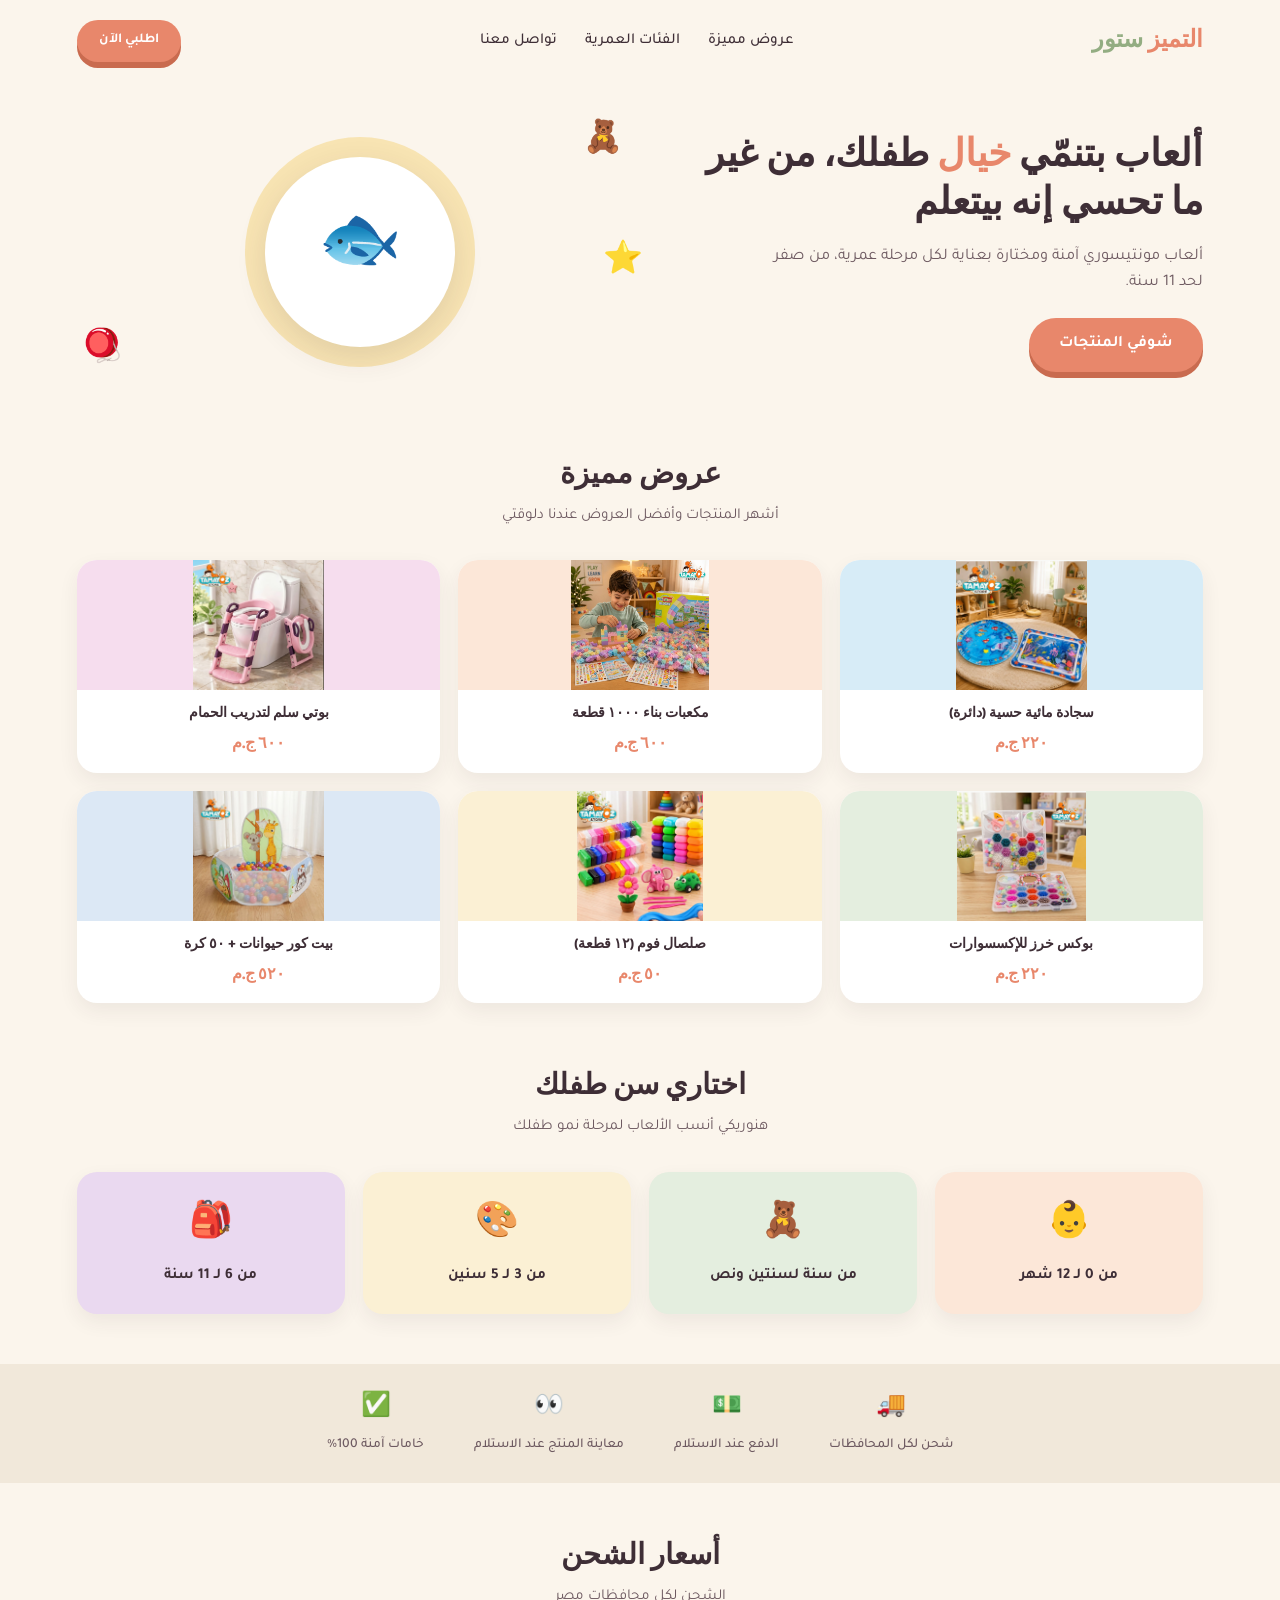
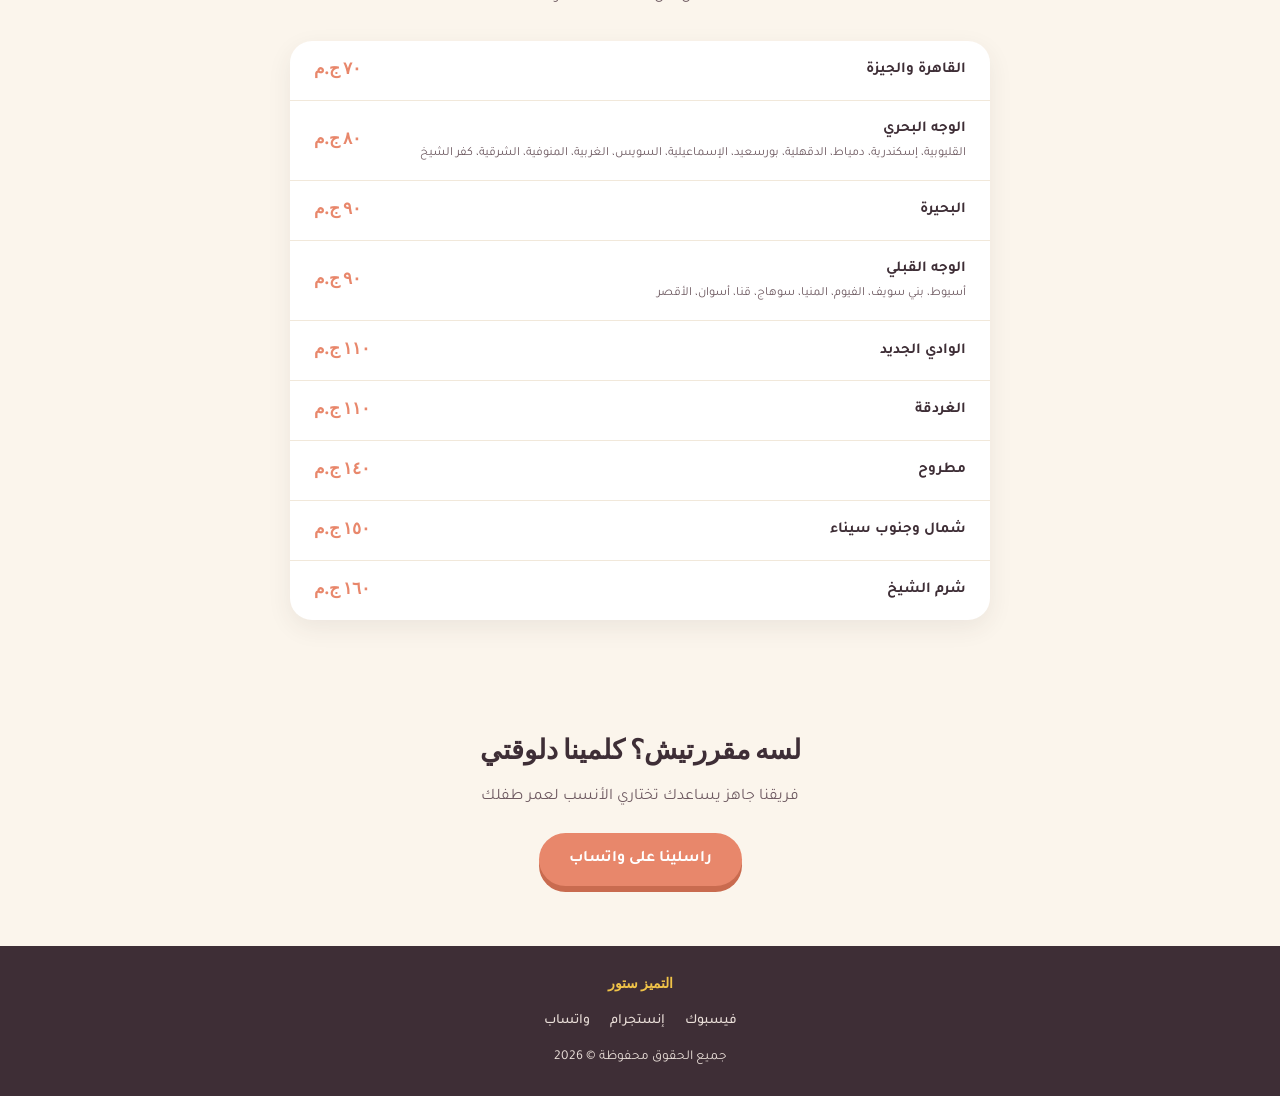
==== commit 89890df7: "Update index.html" ====
--- a/index.html
+++ b/index.html
@@ -86,7 +86,17 @@
     height:130px; display:flex; align-items:center; justify-content:center;
     font-size:3.2rem; overflow:hidden;
   }
-  .fcard-img img{ width:100%; height:100%; object-fit:cover; }
+  .fcard-img img{ width:100%; height:100%; object-fit:contain; cursor:pointer; }
+  .lightbox{
+    display:none; position:fixed; inset:0; background:rgba(62,46,54,0.9);
+    z-index:999; align-items:center; justify-content:center; padding:20px;
+  }
+  .lightbox.active{ display:flex; }
+  .lightbox img{ max-width:100%; max-height:90vh; border-radius:12px; }
+  .lightbox-close{
+    position:absolute; top:20px; left:20px; color:white; font-size:2rem;
+    background:none; border:none; cursor:pointer;
+  }
   .fbg1{ background:#D7ECF7; }
   .fbg2{ background:#FCE7D8; }
   .fbg3{ background:#F6DDEE; }
@@ -215,7 +225,7 @@
 
     <div class="fcard">
       <div class="fcard-img fbg1">
-        <img src="IMG_٢٠٢٦٠٩٠١_٢١٥١٤٠.jpg" alt="سجادة مائية حسية">
+        <img onclick="openLightbox(this.src)" src="IMG_٢٠٢٦٠٩٠١_٢١٥١٤٠.jpg" alt="سجادة مائية حسية">
       </div>
       <div class="fcard-body">
         <h3>سجادة مائية حسية (دائرة)</h3>
@@ -225,7 +235,7 @@
 
     <div class="fcard">
       <div class="fcard-img fbg2">
-        <img src="IMG_٢٠٢٦٠٩٠١_٢١٥١٢٨.jpg" alt="مكعبات بناء 1000 قطعة">
+        <img onclick="openLightbox(this.src)" src="IMG_٢٠٢٦٠٩٠١_٢١٥١٢٨.jpg" alt="مكعبات بناء 1000 قطعة">
       </div>
       <div class="fcard-body">
         <h3>مكعبات بناء ١٠٠٠ قطعة</h3>
@@ -235,7 +245,7 @@
 
     <div class="fcard">
       <div class="fcard-img fbg3">
-        <img src="IMG_٢٠٢٦٠٩٠١_٢١٥١٠١.jpg" alt="بوتي سلم لتدريب الحمام">
+        <img onclick="openLightbox(this.src)" src="IMG_٢٠٢٦٠٩٠١_٢١٥١٠١.jpg" alt="بوتي سلم لتدريب الحمام">
       </div>
       <div class="fcard-body">
         <h3>بوتي سلم لتدريب الحمام</h3>
@@ -245,7 +255,7 @@
 
     <div class="fcard">
       <div class="fcard-img fbg4">
-        <img src="IMG_٢٠٢٦٠٩٠١_٢١٥٠٥٢.jpg" alt="بوكس خرز للإكسسوارات">
+        <img onclick="openLightbox(this.src)" src="IMG_٢٠٢٦٠٩٠١_٢١٥٠٥٢.jpg" alt="بوكس خرز للإكسسوارات">
       </div>
       <div class="fcard-body">
         <h3>بوكس خرز للإكسسوارات</h3>
@@ -255,7 +265,7 @@
 
     <div class="fcard">
       <div class="fcard-img fbg5">
-        <img src="IMG_٢٠٢٦٠٩٠١_٢١٥٠٣٩.jpg" alt="صلصال فوم">
+        <img onclick="openLightbox(this.src)" src="IMG_٢٠٢٦٠٩٠١_٢١٥٠٣٩.jpg" alt="صلصال فوم">
       </div>
       <div class="fcard-body">
         <h3>صلصال فوم (١٢ قطعة)</h3>
@@ -265,7 +275,7 @@
 
     <div class="fcard">
       <div class="fcard-img fbg6">
-        <img src="IMG_٢٠٢٦٠٩٠١_٢١٥٠٢٦.jpg" alt="بيت كور حيوانات وكور">
+        <img onclick="openLightbox(this.src)" src="IMG_٢٠٢٦٠٩٠١_٢١٥٠٢٦.jpg" alt="بيت كور حيوانات وكور">
       </div>
       <div class="fcard-body">
         <h3>بيت كور حيوانات + ٥٠ كرة</h3>
@@ -458,5 +468,20 @@
 
 </footer>
 
+<div class="lightbox" id="lightbox" onclick="closeLightbox()">
+  <button class="lightbox-close" onclick="closeLightbox()">✕</button>
+  <img id="lightbox-img" src="" alt="صورة مكبرة">
+</div>
+
+<script>
+function openLightbox(src){
+  document.getElementById('lightbox-img').src = src;
+  document.getElementById('lightbox').classList.add('active');
+}
+function closeLightbox(){
+  document.getElementById('lightbox').classList.remove('active');
+}
+</script>
+
 </body>
 </html>
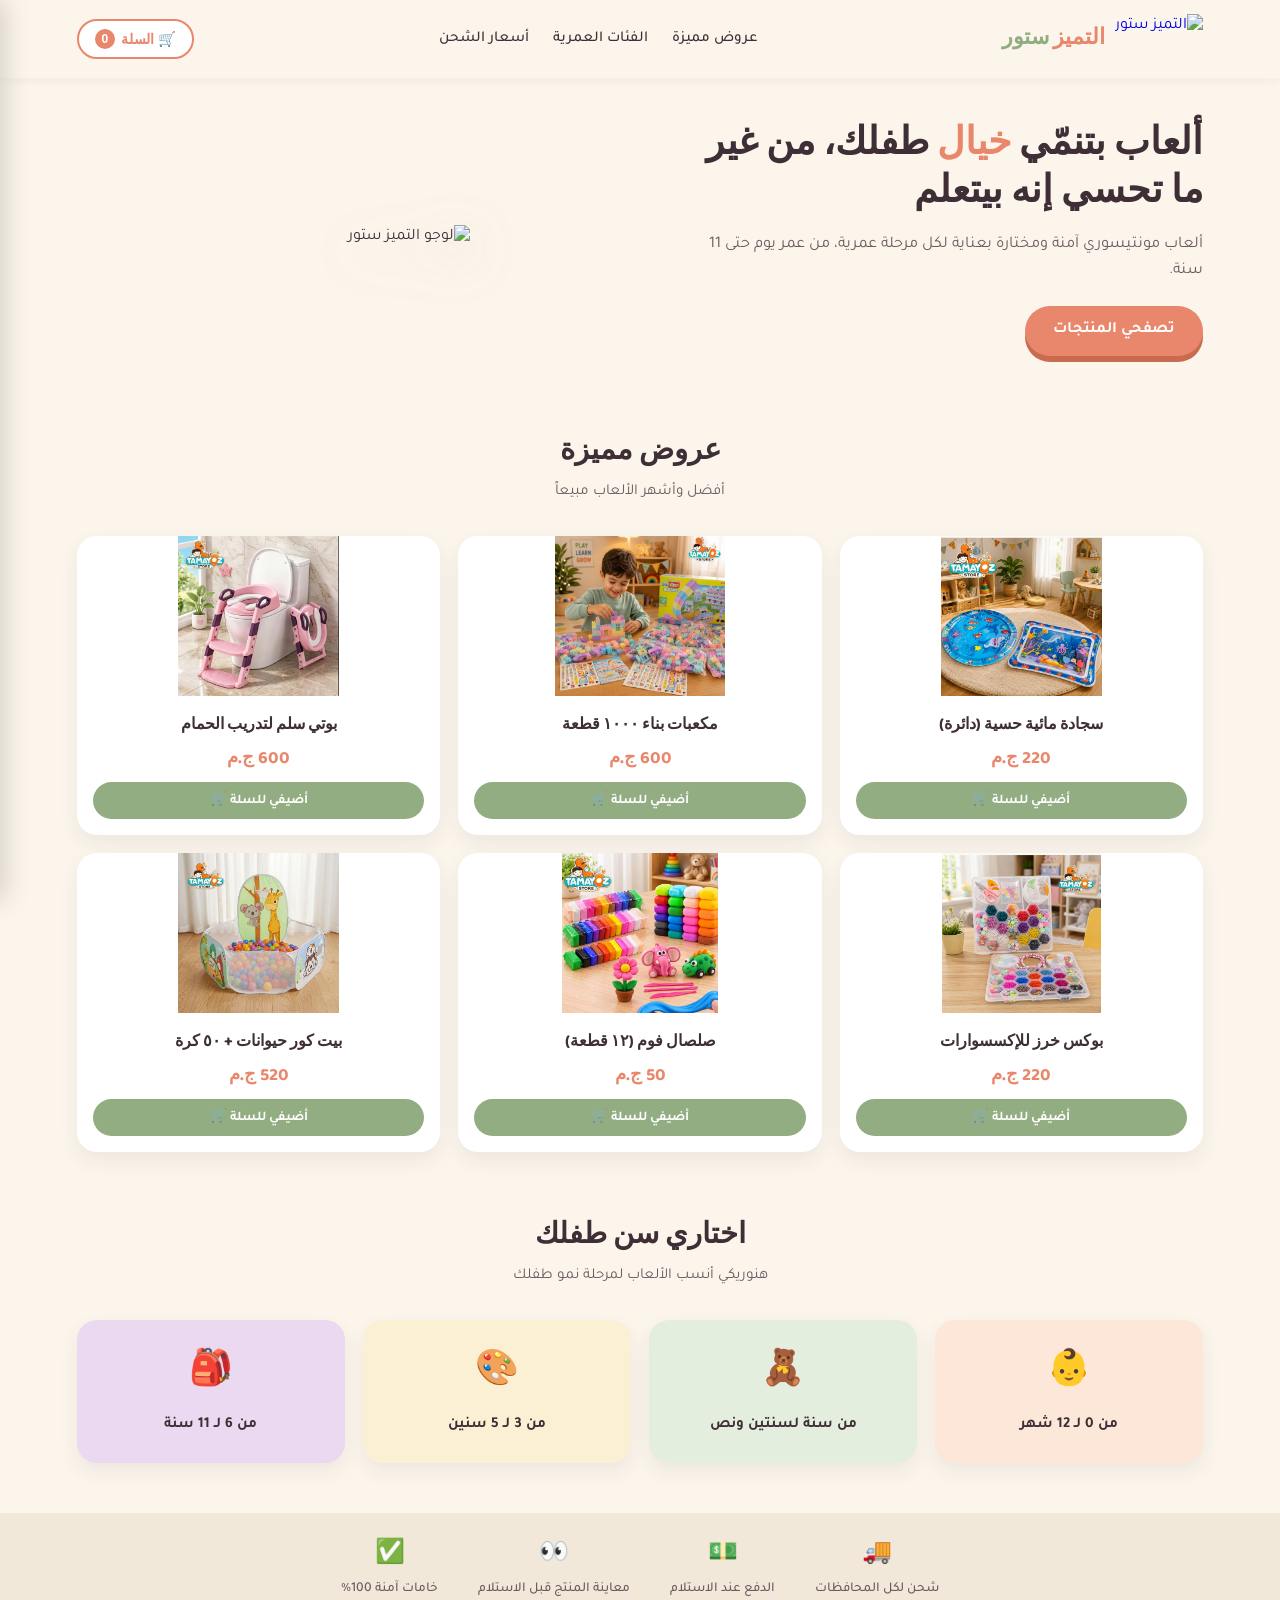
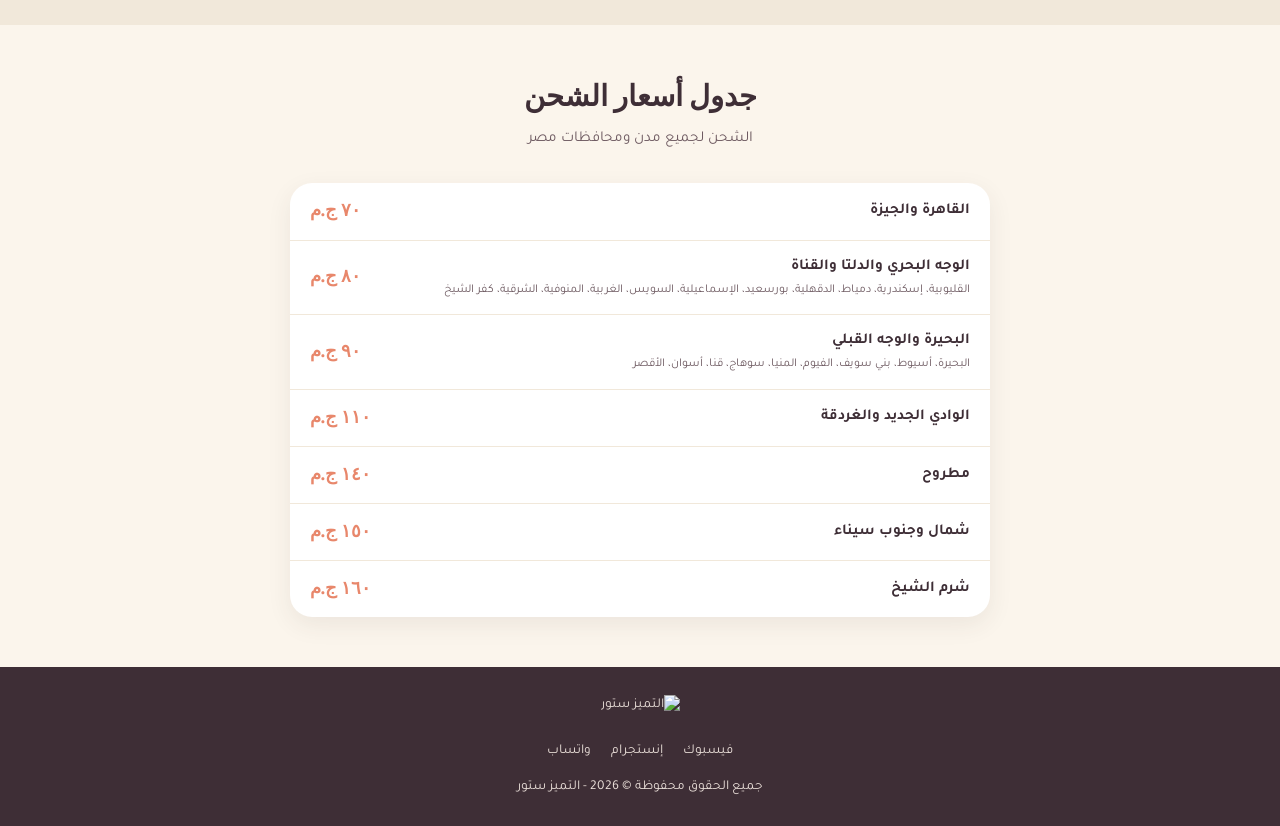
==== commit 4871de15: "Update index.html" ====
--- a/index.html
+++ b/index.html
@@ -3,7 +3,7 @@
 <head>
 <meta charset="UTF-8">
 <meta name="viewport" content="width=device-width, initial-scale=1.0">
-<title>التميز ستور</title>
+<title>التميز ستور - ألعاب أطفال ومونتيسوري</title>
 <link href="https://fonts.googleapis.com/css2?family=Baloo+2:wght@500;700;800&family=Tajawal:wght@400;500;700&display=swap" rel="stylesheet">
 <style>
   :root{
@@ -23,53 +23,52 @@
     line-height:1.6;
   }
   h1,h2,h3,.headline{ font-family:'Baloo 2', sans-serif; }
+  
+  /* Navigation & Logo */
   nav{
     display:flex; justify-content:space-between; align-items:center;
-    padding:20px 6%;
-    background:var(--cream);
-  }
-  .logo{ font-family:'Baloo 2'; font-weight:800; font-size:1.5rem; color:var(--coral); }
-  .logo span{ color:var(--sage); }
-  nav .links{ display:flex; gap:28px; font-weight:500; font-size:0.95rem; }
-  nav .links a{ color:var(--plum); text-decoration:none; }
+    padding:14px 6%; background:var(--cream); position:sticky; top:0; z-index:100;
+    box-shadow:0 2px 10px rgba(62,46,54,0.05);
+  }
+  .nav-logo{ display:flex; align-items:center; gap:10px; text-decoration:none; }
+  .nav-logo img{ height:50px; width:auto; object-fit:contain; }
+  .logo-text{ font-family:'Baloo 2'; font-weight:800; font-size:1.4rem; color:var(--coral); }
+  .logo-text span{ color:var(--sage); }
+  
+  nav .links{ display:flex; gap:24px; font-weight:500; font-size:0.95rem; }
+  nav .links a{ color:var(--plum); text-decoration:none; transition:0.2s; }
+  nav .links a:hover{ color:var(--coral); }
+  
+  .nav-actions{ display:flex; align-items:center; gap:12px; }
+  .cart-btn{
+    position:relative; background:#fff; border:2px solid var(--coral); color:var(--coral);
+    padding:8px 16px; border-radius:30px; font-weight:700; cursor:pointer; font-size:0.9rem;
+    display:flex; align-items:center; gap:6px;
+  }
+  .cart-badge{
+    background:var(--coral); color:white; font-size:0.75rem;
+    border-radius:50%; width:20px; height:20px; display:inline-flex;
+    align-items:center; justify-content:center;
+  }
+
+  .hero{
+    display:flex; align-items:center; gap:40px; padding:30px 6% 50px;
+    position:relative; overflow:hidden;
+  }
+  .hero-text{ flex:1; max-width:520px; }
+  .hero-text h1{ font-size:2.4rem; font-weight:800; line-height:1.25; color:var(--plum); }
+  .hero-text h1 em{ font-style:normal; color:var(--coral); }
+  .hero-text p{ margin:16px 0 22px; font-size:1.02rem; color:var(--plum-soft); }
   .btn{
     display:inline-block; background:var(--coral); color:white;
-    padding:14px 30px; border-radius:40px; font-weight:700;
-    text-decoration:none; font-size:1rem;
-    box-shadow:0 6px 0 #C96B4F;
-  }
-  .hero{
-    display:flex; align-items:center; gap:40px;
-    padding:30px 6% 50px;
-    position:relative;
-    overflow:hidden;
-  }
-  .hero-text{ flex:1; max-width:520px; }
-  .hero-text h1{
-    font-size:2.4rem; font-weight:800; line-height:1.25;
-    color:var(--plum);
-  }
-  .hero-text h1 em{ font-style:normal; color:var(--coral); }
-  .hero-text p{
-    margin:16px 0 22px; font-size:1.02rem; color:var(--plum-soft); max-width:430px;
-  }
-  .hero-visual{
-    flex:1; display:flex; justify-content:center; align-items:center;
-    position:relative; height:280px;
-  }
-  .blob{
-    position:absolute; width:230px; height:230px; border-radius:50%;
-    background:var(--sun); opacity:0.35;
-  }
-  .toy-circle{
-    width:190px; height:190px; border-radius:50%;
-    background:var(--card); display:flex; align-items:center; justify-content:center;
-    font-size:4.2rem; z-index:2; box-shadow:0 10px 30px rgba(62,46,54,0.12);
-  }
-  .float{ position:absolute; font-size:2rem; z-index:3; }
-  .f1{ top:5px; right:20px; }
-  .f2{ bottom:15px; left:5px; }
-  .f3{ top:45%; right:0; }
+    padding:12px 28px; border-radius:40px; font-weight:700;
+    text-decoration:none; font-size:1rem; box-shadow:0 6px 0 #C96B4F;
+    border:none; cursor:pointer;
+  }
+
+  .hero-visual{ flex:1; display:flex; justify-content:center; align-items:center; position:relative; min-height:260px; }
+  .hero-logo-display{ width:220px; max-width:100%; filter:drop-shadow(0 15px 25px rgba(232,135,107,0.25)); animation:float 3s ease-in-out infinite; }
+  @keyframes float { 0%,100%{transform:translateY(0);} 50%{transform:translateY(-10px);} }
 
   .section-head{ text-align:center; margin-bottom:32px; }
   .section-head h2{ font-size:1.8rem; color:var(--plum); }
@@ -79,393 +78,304 @@
   .featured-grid{ display:grid; grid-template-columns:repeat(3,1fr); gap:18px; }
   .fcard{
     background:var(--card); border-radius:20px; overflow:hidden;
-    box-shadow:0 8px 20px rgba(62,46,54,0.07);
-    display:flex; flex-direction:column;
-  }
-  .fcard-img{
-    height:130px; display:flex; align-items:center; justify-content:center;
-    font-size:3.2rem; overflow:hidden;
-  }
+    box-shadow:0 8px 20px rgba(62,46,54,0.07); display:flex; flex-direction:column;
+  }
+  .fcard-img{ height:160px; display:flex; align-items:center; justify-content:center; overflow:hidden; background:#FFF; }
   .fcard-img img{ width:100%; height:100%; object-fit:contain; cursor:pointer; }
-  .lightbox{
-    display:none; position:fixed; inset:0; background:rgba(62,46,54,0.9);
-    z-index:999; align-items:center; justify-content:center; padding:20px;
-  }
-  .lightbox.active{ display:flex; }
-  .lightbox img{ max-width:100%; max-height:90vh; border-radius:12px; }
-  .lightbox-close{
-    position:absolute; top:20px; left:20px; color:white; font-size:2rem;
-    background:none; border:none; cursor:pointer;
-  }
-  .fbg1{ background:#D7ECF7; }
-  .fbg2{ background:#FCE7D8; }
-  .fbg3{ background:#F6DDEE; }
-  .fbg4{ background:#E4EEDF; }
-  .fbg5{ background:#FBF0D4; }
-  .fbg6{ background:#DCE8F5; }
-  .fcard-body{ padding:12px 14px 16px; text-align:center; }
-  .fcard-body h3{ font-size:0.9rem; font-weight:700; margin-bottom:6px; }
-  .fcard-body .fprice{ font-family:'Baloo 2'; font-weight:700; color:var(--coral); font-size:1rem; }
+  .fcard-body{ padding:16px; text-align:center; display:flex; flex-direction:column; flex:1; justify-content:space-between; }
+  .fcard-body h3{ font-size:1rem; font-weight:700; margin-bottom:6px; }
+  .fcard-body .fprice{ font-family:'Baloo 2'; font-weight:700; color:var(--coral); font-size:1.1rem; margin-bottom:10px; }
+  .add-cart-btn{
+    background:var(--sage); color:white; border:none; padding:9px 15px; border-radius:20px;
+    font-weight:700; cursor:pointer; font-family:'Tajawal'; width:100%;
+  }
 
   .ages{ padding:10px 6% 50px; }
   .ages-grid{ display:grid; grid-template-columns:repeat(4,1fr); gap:18px; }
   .age-card{
     display:block; text-decoration:none; color:var(--plum);
     border-radius:20px; padding:26px 14px; text-align:center;
-    box-shadow:0 8px 20px rgba(62,46,54,0.07);
-    transition:transform 0.15s ease;
-  }
-  .age-card:active{ transform:scale(0.97); }
-  .age-bg1{ background:#FCE7D8; }
-  .age-bg2{ background:#E4EEDF; }
-  .age-bg3{ background:#FBF0D4; }
-  .age-bg4{ background:#EAD9F0; }
+    box-shadow:0 8px 20px rgba(62,46,54,0.07); transition:0.2s;
+  }
+  .age-card:hover{ transform:translateY(-5px); }
+  .age-bg1{ background:#FCE7D8; } .age-bg2{ background:#E4EEDF; }
+  .age-bg3{ background:#FBF0D4; } .age-bg4{ background:#EAD9F0; }
   .age-card .icon{ font-size:2.2rem; margin-bottom:10px; }
   .age-card .label{ font-weight:700; font-size:0.95rem; }
 
-  .trust{
-    display:flex; justify-content:center; gap:50px; flex-wrap:wrap;
-    padding:26px 6%; background:#F1E8DA;
-  }
+  .trust{ display:flex; justify-content:center; gap:40px; flex-wrap:wrap; padding:24px 6%; background:#F1E8DA; }
   .trust-item{ text-align:center; font-size:0.85rem; color:var(--plum-soft); font-weight:500; }
-  .trust-item span{ display:block; font-size:1.5rem; margin-bottom:6px; }
-
-  .shipping{ padding:50px 6%; background:var(--cream); }
-  .shipping-table{
-    max-width:700px; margin:0 auto; background:var(--card);
-    border-radius:22px; overflow:hidden; box-shadow:0 8px 24px rgba(62,46,54,0.08);
-  }
-  .ship-row{
-    display:flex; justify-content:space-between; align-items:center;
-    padding:16px 24px; border-bottom:1px solid #F1E8DA;
-  }
+  .trust-item span{ display:block; font-size:1.5rem; margin-bottom:4px; }
+
+  /* Shipping Section */
+  .shipping{ padding:50px 6%; }
+  .shipping-table{ max-width:700px; margin:0 auto; background:var(--card); border-radius:22px; overflow:hidden; box-shadow:0 8px 24px rgba(62,46,54,0.08); }
+  .ship-row{ display:flex; justify-content:space-between; align-items:center; padding:14px 20px; border-bottom:1px solid #F1E8DA; }
   .ship-row:last-child{ border-bottom:none; }
   .ship-area{ font-weight:700; font-size:0.95rem; }
-  .ship-sub{ font-size:0.78rem; color:var(--plum-soft); margin-top:3px; }
-  .ship-price{ font-family:'Baloo 2'; font-weight:700; color:var(--coral); font-size:1.05rem; white-space:nowrap; }
-
-  .cta{ text-align:center; padding:60px 6%; }
-  .cta h2{ font-size:1.7rem; margin-bottom:12px; }
-  .cta p{ color:var(--plum-soft); margin-bottom:22px; }
-
-  footer{
-    text-align:center; padding:28px 6%; font-size:0.85rem;
-    background:var(--plum); color:#EADFD9;
-  }
-  footer .logo2{ font-family:'Baloo 2'; color:var(--sun); font-weight:800; }
+  .ship-sub{ font-size:0.75rem; color:var(--plum-soft); margin-top:2px; }
+  .ship-price{ font-family:'Baloo 2'; font-weight:700; color:var(--coral); font-size:1.1rem; }
+
+  /* Cart Drawer */
+  .cart-overlay{ position:fixed; inset:0; background:rgba(0,0,0,0.5); z-index:998; opacity:0; pointer-events:none; transition:0.3s; }
+  .cart-overlay.open{ opacity:1; pointer-events:all; }
+  .cart-drawer{
+    position:fixed; top:0; left:0; bottom:0; width:100%; max-width:400px; background:#fff;
+    z-index:999; transform:translateX(-100%); transition:0.3s cubic-bezier(.4,0,.2,1);
+    display:flex; flex-direction:column; box-shadow:5px 0 25px rgba(0,0,0,0.15);
+  }
+  .cart-drawer.open{ transform:translateX(0); }
+  .cart-header{ padding:18px 20px; border-bottom:1px solid #eee; display:flex; justify-content:space-between; align-items:center; }
+  .cart-header h3{ font-size:1.2rem; }
+  .close-cart{ background:none; border:none; font-size:1.4rem; cursor:pointer; color:#777; }
+  .cart-items{ flex:1; overflow-y:auto; padding:15px 20px; }
+  .cart-item{ display:flex; gap:12px; align-items:center; margin-bottom:15px; padding-bottom:15px; border-bottom:1px solid #f6f6f6; position:relative; }
+  .cart-item img{ width:60px; height:60px; object-fit:contain; background:#fafafa; border-radius:8px; }
+  .cart-item-info{ flex:1; }
+  .cart-item-info h4{ font-size:0.9rem; margin-bottom:4px; }
+  .cart-item-price{ color:var(--coral); font-weight:700; font-size:0.9rem; }
+  .cart-qty-ctrl{ display:flex; align-items:center; gap:8px; margin-top:6px; }
+  .cart-qty-ctrl button{ width:24px; height:24px; border:1px solid #ddd; background:#fff; border-radius:4px; cursor:pointer; }
+  .remove-btn{ position:absolute; top:0; left:0; background:none; border:none; color:#c00; cursor:pointer; }
+
+  .cart-checkout{ padding:20px; border-top:1px solid #eee; background:#fafafa; }
+  .form-group{ margin-bottom:10px; }
+  .form-group label{ display:block; font-size:0.8rem; font-weight:700; margin-bottom:3px; }
+  .form-group input, .form-group select{ width:100%; padding:9px 12px; border:1px solid #ccc; border-radius:8px; font-family:'Tajawal'; font-size:0.85rem; }
+  .bill-row{ display:flex; justify-content:space-between; margin-bottom:5px; font-size:0.9rem; }
+  .bill-total{ font-weight:800; font-size:1.1rem; color:var(--coral); border-top:1px dashed #ccc; padding-top:8px; margin-top:8px; }
+  .whatsapp-submit{ width:100%; background:#25D366; color:white; border:none; padding:12px; border-radius:30px; font-weight:700; font-family:'Tajawal'; font-size:1rem; cursor:pointer; margin-top:12px; }
+
+  /* Lightbox */
+  .lightbox{ display:none; position:fixed; inset:0; background:rgba(62,46,54,0.9); z-index:1001; align-items:center; justify-content:center; padding:20px; }
+  .lightbox.active{ display:flex; }
+  .lightbox img{ max-width:100%; max-height:90vh; border-radius:12px; }
+  .lightbox-close{ position:absolute; top:20px; left:20px; color:white; font-size:2rem; background:none; border:none; cursor:pointer; }
+
+  footer{ text-align:center; padding:28px 6%; font-size:0.85rem; background:var(--plum); color:#EADFD9; }
+  footer img{ height:50px; margin-bottom:10px; }
   .social{ display:flex; justify-content:center; gap:20px; margin:14px 0; }
-  .social a{ color:#EADFD9; text-decoration:none; font-size:0.88rem; font-weight:500; }
+  .social a{ color:#EADFD9; text-decoration:none; }
 
   @media(max-width:800px){
-    .hero{ flex-direction:column; text-align:center; padding-top:15px;}
-    .hero-text{ max-width:100%; }
-    .hero-text p{ margin-left:auto; margin-right:auto; }
+    .hero{ flex-direction:column; text-align:center; }
     nav .links{ display:none; }
     .featured-grid{ grid-template-columns:repeat(2,1fr); }
     .ages-grid{ grid-template-columns:repeat(2,1fr); }
-    .ship-row{ padding:14px 16px; }
   }
 </style>
 </head>
-
 <body>
 
 <nav>
-  <div class="logo">التميز <span>ستور</span></div>
+  <a href="index.html" class="nav-logo">
+    <img src="logo.png" alt="التميز ستور">
+    <div class="logo-text">التميز <span>ستور</span></div>
+  </a>
 
   <div class="links">
     <a href="#featured">عروض مميزة</a>
     <a href="#ages">الفئات العمرية</a>
-    <a href="https://wa.me/201110715438" target="_blank">تواصل معنا</a>
-  </div>
-
-  <a href="https://wa.me/201110715438" target="_blank" class="btn" style="padding:10px 22px; font-size:0.85rem;">
-    اطلبي الآن
-  </a>
+    <a href="#shipping">أسعار الشحن</a>
+  </div>
+
+  <div class="nav-actions">
+    <button class="cart-btn" onclick="openCart()">
+      🛒 السلة <span class="cart-badge" id="cart-count">0</span>
+    </button>
+  </div>
 </nav>
 
 <section class="hero">
-
   <div class="hero-text">
-
-    <h1>
-      ألعاب بتنمّي <em>خيال</em> طفلك، من غير ما تحسي إنه بيتعلم
-    </h1>
-
-    <p>
-      ألعاب مونتيسوري آمنة ومختارة بعناية لكل مرحلة عمرية، من صفر لحد 11 سنة.
-    </p>
-
-    <a href="#ages" class="btn">
-      شوفي المنتجات
-    </a>
-
-  </div>
-
+    <h1>ألعاب بتنمّي <em>خيال</em> طفلك، من غير ما تحسي إنه بيتعلم</h1>
+    <p>ألعاب مونتيسوري آمنة ومختارة بعناية لكل مرحلة عمرية، من عمر يوم حتى 11 سنة.</p>
+    <a href="#ages" class="btn">تصفحي المنتجات</a>
+  </div>
   <div class="hero-visual">
-
-    <div class="blob"></div>
-    <div class="float f1">🧸</div>
-    <div class="float f2">🪀</div>
-    <div class="float f3">⭐</div>
-    <div class="toy-circle">🐟</div>
-
-  </div>
-
+    <img src="logo.png" class="hero-logo-display" alt="لوجو التميز ستور">
+  </div>
 </section>
 
 <section class="featured" id="featured">
-
   <div class="section-head">
     <h2>عروض مميزة</h2>
-    <p>أشهر المنتجات وأفضل العروض عندنا دلوقتي</p>
-  </div>
-
+    <p>أفضل وأشهر الألعاب مبيعاً</p>
+  </div>
   <div class="featured-grid">
 
     <div class="fcard">
-      <div class="fcard-img fbg1">
+      <div class="fcard-img">
         <img onclick="openLightbox(this.src)" src="IMG_٢٠٢٦٠٩٠١_٢١٥١٤٠.jpg" alt="سجادة مائية حسية">
       </div>
       <div class="fcard-body">
         <h3>سجادة مائية حسية (دائرة)</h3>
-        <p class="fprice">٢٢٠ ج.م</p>
-      </div>
-    </div>
-
-    <div class="fcard">
-      <div class="fcard-img fbg2">
+        <p class="fprice">220 ج.م</p>
+        <button class="add-cart-btn" onclick="addToCart('سجادة مائية حسية (دائرة)', 220, 'IMG_٢٠٢٦٠٩٠١_٢١٥١٤٠.jpg')">أضيفي للسلة 🛒</button>
+      </div>
+    </div>
+
+    <div class="fcard">
+      <div class="fcard-img">
         <img onclick="openLightbox(this.src)" src="IMG_٢٠٢٦٠٩٠١_٢١٥١٢٨.jpg" alt="مكعبات بناء 1000 قطعة">
       </div>
       <div class="fcard-body">
         <h3>مكعبات بناء ١٠٠٠ قطعة</h3>
-        <p class="fprice">٦٠٠ ج.م</p>
-      </div>
-    </div>
-
-    <div class="fcard">
-      <div class="fcard-img fbg3">
+        <p class="fprice">600 ج.م</p>
+        <button class="add-cart-btn" onclick="addToCart('مكعبات بناء ١٠٠٠ قطعة', 600, 'IMG_٢٠٢٦٠٩٠١_٢١٥١٢٨.jpg')">أضيفي للسلة 🛒</button>
+      </div>
+    </div>
+
+    <div class="fcard">
+      <div class="fcard-img">
         <img onclick="openLightbox(this.src)" src="IMG_٢٠٢٦٠٩٠١_٢١٥١٠١.jpg" alt="بوتي سلم لتدريب الحمام">
       </div>
       <div class="fcard-body">
         <h3>بوتي سلم لتدريب الحمام</h3>
-        <p class="fprice">٦٠٠ ج.م</p>
-      </div>
-    </div>
-
-    <div class="fcard">
-      <div class="fcard-img fbg4">
+        <p class="fprice">600 ج.م</p>
+        <button class="add-cart-btn" onclick="addToCart('بوتي سلم لتدريب الحمام', 600, 'IMG_٢٠٢٦٠٩٠١_٢١٥١٠١.jpg')">أضيفي للسلة 🛒</button>
+      </div>
+    </div>
+
+    <div class="fcard">
+      <div class="fcard-img">
         <img onclick="openLightbox(this.src)" src="IMG_٢٠٢٦٠٩٠١_٢١٥٠٥٢.jpg" alt="بوكس خرز للإكسسوارات">
       </div>
       <div class="fcard-body">
         <h3>بوكس خرز للإكسسوارات</h3>
-        <p class="fprice">٢٢٠ ج.م</p>
-      </div>
-    </div>
-
-    <div class="fcard">
-      <div class="fcard-img fbg5">
+        <p class="fprice">220 ج.م</p>
+        <button class="add-cart-btn" onclick="addToCart('بوكس خرز للإكسسوارات', 220, 'IMG_٢٠٢٦٠٩٠١_٢١٥٠٥٢.jpg')">أضيفي للسلة 🛒</button>
+      </div>
+    </div>
+
+    <div class="fcard">
+      <div class="fcard-img">
         <img onclick="openLightbox(this.src)" src="IMG_٢٠٢٦٠٩٠١_٢١٥٠٣٩.jpg" alt="صلصال فوم">
       </div>
       <div class="fcard-body">
         <h3>صلصال فوم (١٢ قطعة)</h3>
-        <p class="fprice">٥٠ ج.م</p>
-      </div>
-    </div>
-
-    <div class="fcard">
-      <div class="fcard-img fbg6">
-        <img onclick="openLightbox(this.src)" src="IMG_٢٠٢٦٠٩٠١_٢١٥٠٢٦.jpg" alt="بيت كور حيوانات وكور">
+        <p class="fprice">50 ج.م</p>
+        <button class="add-cart-btn" onclick="addToCart('صلصال فوم (١٢ قطعة)', 50, 'IMG_٢٠٢٦٠٩٠١_٢١٥٠٣٩.jpg')">أضيفي للسلة 🛒</button>
+      </div>
+    </div>
+
+    <div class="fcard">
+      <div class="fcard-img">
+        <img onclick="openLightbox(this.src)" src="IMG_٢٠٢٦٠٩٠١_٢١٥٠٢٦.jpg" alt="بيت كور حيوانات">
       </div>
       <div class="fcard-body">
         <h3>بيت كور حيوانات + ٥٠ كرة</h3>
-        <p class="fprice">٥٢٠ ج.م</p>
-      </div>
-    </div>
-
-  </div>
-
+        <p class="fprice">520 ج.م</p>
+        <button class="add-cart-btn" onclick="addToCart('بيت كور حيوانات + ٥٠ كرة', 520, 'IMG_٢٠٢٦٠٩٠١_٢١٥٠٢٦.jpg')">أضيفي للسلة 🛒</button>
+      </div>
+    </div>
+
+  </div>
 </section>
 
 <section class="ages" id="ages">
-
   <div class="section-head">
     <h2>اختاري سن طفلك</h2>
     <p>هنوريكي أنسب الألعاب لمرحلة نمو طفلك</p>
   </div>
-
   <div class="ages-grid">
-
     <a href="0-12-months.html" class="age-card age-bg1">
       <div class="icon">👶</div>
       <div class="label">من 0 لـ 12 شهر</div>
     </a>
-
     <a href="1-2-5-years.html" class="age-card age-bg2">
       <div class="icon">🧸</div>
       <div class="label">من سنة لسنتين ونص</div>
     </a>
-
     <a href="3-5-years.html" class="age-card age-bg3">
       <div class="icon">🎨</div>
       <div class="label">من 3 لـ 5 سنين</div>
     </a>
-
     <a href="6-11-years.html" class="age-card age-bg4">
       <div class="icon">🎒</div>
       <div class="label">من 6 لـ 11 سنة</div>
     </a>
-
-  </div>
-
+  </div>
 </section>
 
 <div class="trust">
-
-  <div class="trust-item">
-    <span>🚚</span>
-    شحن لكل المحافظات
-  </div>
-
-  <div class="trust-item">
-    <span>💵</span>
-    الدفع عند الاستلام
-  </div>
-
-  <div class="trust-item">
-    <span>👀</span>
-    معاينة المنتج عند الاستلام
-  </div>
-
-  <div class="trust-item">
-    <span>✅</span>
-    خامات آمنة 100%
-  </div>
-
+  <div class="trust-item"><span>🚚</span> شحن لكل المحافظات</div>
+  <div class="trust-item"><span>💵</span> الدفع عند الاستلام</div>
+  <div class="trust-item"><span>👀</span> معاينة المنتج قبل الاستلام</div>
+  <div class="trust-item"><span>✅</span> خامات آمنة 100%</div>
 </div>
 
-<section class="shipping">
-
+<section class="shipping" id="shipping">
   <div class="section-head">
-    <h2>أسعار الشحن</h2>
-    <p>الشحن لكل محافظات مصر</p>
-  </div>
-
+    <h2>جدول أسعار الشحن</h2>
+    <p>الشحن لجميع مدن ومحافظات مصر</p>
+  </div>
   <div class="shipping-table">
-
-    <div class="ship-row">
-      <div>
-        <div class="ship-area">القاهرة والجيزة</div>
-      </div>
-      <div class="ship-price">٧٠ ج.م</div>
-    </div>
-
-    <div class="ship-row">
-      <div>
-        <div class="ship-area">الوجه البحري</div>
-        <div class="ship-sub">
-          القليوبية، إسكندرية، دمياط، الدقهلية، بورسعيد، الإسماعيلية، السويس، الغربية، المنوفية، الشرقية، كفر الشيخ
-        </div>
-      </div>
-      <div class="ship-price">٨٠ ج.م</div>
-    </div>
-
-    <div class="ship-row">
-      <div>
-        <div class="ship-area">البحيرة</div>
-      </div>
-      <div class="ship-price">٩٠ ج.م</div>
-    </div>
-
-    <div class="ship-row">
-      <div>
-        <div class="ship-area">الوجه القبلي</div>
-        <div class="ship-sub">
-          أسيوط، بني سويف، الفيوم، المنيا، سوهاج، قنا، أسوان، الأقصر
-        </div>
-      </div>
-      <div class="ship-price">٩٠ ج.م</div>
-    </div>
-
-    <div class="ship-row">
-      <div>
-        <div class="ship-area">الوادي الجديد</div>
-      </div>
-      <div class="ship-price">١١٠ ج.م</div>
-    </div>
-
-    <div class="ship-row">
-      <div>
-        <div class="ship-area">الغردقة</div>
-      </div>
-      <div class="ship-price">١١٠ ج.م</div>
-    </div>
-
-    <div class="ship-row">
-      <div>
-        <div class="ship-area">مطروح</div>
-      </div>
-      <div class="ship-price">١٤٠ ج.م</div>
-    </div>
-
-    <div class="ship-row">
-      <div>
-        <div class="ship-area">شمال وجنوب سيناء</div>
-      </div>
-      <div class="ship-price">١٥٠ ج.م</div>
-    </div>
-
-    <div class="ship-row">
-      <div>
-        <div class="ship-area">شرم الشيخ</div>
-      </div>
-      <div class="ship-price">١٦٠ ج.م</div>
-    </div>
-
-  </div>
-
+    <div class="ship-row"><div><div class="ship-area">القاهرة والجيزة</div></div><div class="ship-price">٧٠ ج.م</div></div>
+    <div class="ship-row"><div><div class="ship-area">الوجه البحري والدلتا والقناة</div><div class="ship-sub">القليوبية، إسكندرية، دمياط، الدقهلية، بورسعيد، الإسماعيلية، السويس، الغربية، المنوفية، الشرقية، كفر الشيخ</div></div><div class="ship-price">٨٠ ج.م</div></div>
+    <div class="ship-row"><div><div class="ship-area">البحيرة والوجه القبلي</div><div class="ship-sub">البحيرة، أسيوط، بني سويف، الفيوم، المنيا، سوهاج، قنا، أسوان، الأقصر</div></div><div class="ship-price">٩٠ ج.م</div></div>
+    <div class="ship-row"><div><div class="ship-area">الوادي الجديد والغردقة</div></div><div class="ship-price">١١٠ ج.م</div></div>
+    <div class="ship-row"><div><div class="ship-area">مطروح</div></div><div class="ship-price">١٤٠ ج.م</div></div>
+    <div class="ship-row"><div><div class="ship-area">شمال وجنوب سيناء</div></div><div class="ship-price">١٥٠ ج.م</div></div>
+    <div class="ship-row"><div><div class="ship-area">شرم الشيخ</div></div><div class="ship-price">١٦٠ ج.م</div></div>
+  </div>
 </section>
 
-<section class="cta">
-
-  <h2>لسه مقررتيش؟ كلمينا دلوقتي</h2>
-
-  <p>
-    فريقنا جاهز يساعدك تختاري الأنسب لعمر طفلك
-  </p>
-
-  <a href="https://wa.me/201110715438" target="_blank" class="btn">
-    راسلينا على واتساب
-  </a>
-
-</section>
+<!-- السلة الجانبية والفاتورة -->
+<div class="cart-overlay" id="cart-overlay" onclick="closeCart()"></div>
+<div class="cart-drawer" id="cart-drawer">
+  <div class="cart-header">
+    <h3>سلة المشتريات</h3>
+    <button class="close-cart" onclick="closeCart()">✕</button>
+  </div>
+  
+  <div class="cart-items" id="cart-items"></div>
+
+  <div class="cart-checkout">
+    <div class="form-group">
+      <label>الاسم بالكامل:</label>
+      <input type="text" id="cust-name" placeholder="اكتبي اسمك هنا">
+    </div>
+    <div class="form-group">
+      <label>رقم الموبايل:</label>
+      <input type="tel" id="cust-phone" placeholder="01xxxxxxxxx">
+    </div>
+    <div class="form-group">
+      <label>منطقة الشحن:</label>
+      <select id="shipping-zone">
+        <option value="">-- اختاري المحافظة/المنطقة --</option>
+        <option value="cairo_giza">القاهرة والجيزة (70 ج.م)</option>
+        <option value="bahary">الوجه البحري والقناة (80 ج.م)</option>
+        <option value="beheira">البحيرة (90 ج.م)</option>
+        <option value="qebly">الوجه القبلي والصعيد (90 ج.م)</option>
+        <option value="new_valley">الوادي الجديد (110 ج.م)</option>
+        <option value="hurghada">الغردقة (110 ج.م)</option>
+        <option value="matrouh">مطروح (140 ج.م)</option>
+        <option value="sinai">شمال وجنوب سيناء (150 ج.م)</option>
+        <option value="sharm">شرم الشيخ (160 ج.م)</option>
+      </select>
+    </div>
+    <div class="form-group">
+      <label>العنوان بالتفصيل:</label>
+      <input type="text" id="cust-address" placeholder="الشارع، رقم العمارة والشقة، علامة مميزة">
+    </div>
+
+    <div class="bill-row"><span>المجموع:</span><span id="cart-subtotal">0 ج.م</span></div>
+    <div class="bill-row"><span>الشحن:</span><span id="cart-shipping">0 ج.م</span></div>
+    <div class="bill-row bill-total"><span>الإجمالي:</span><span id="cart-total">0 ج.م</span></div>
+
+    <button class="whatsapp-submit" onclick="checkoutWhatsApp()">تأكيد الطلب عبر واتساب 💬</button>
+  </div>
+</div>
 
 <footer>
-
-  <div class="logo2">
-    التميز ستور
-  </div>
-
+  <img src="logo.png" alt="التميز ستور"><br>
   <div class="social">
-
-    <a href="https://www.facebook.com/share/1JjSEbzH4u/" target="_blank">
-      فيسبوك
-    </a>
-
-    <a href="https://www.instagram.com/al_tamayoz_store" target="_blank">
-      إنستجرام
-    </a>
-
-    <a href="https://wa.me/201110715438" target="_blank">
-      واتساب
-    </a>
-
-  </div>
-
-  <p style="margin-top:10px;">
-    جميع الحقوق محفوظة © 2026
-  </p>
-
+    <a href="https://www.facebook.com/share/1JjSEbzH4u/" target="_blank">فيسبوك</a>
+    <a href="https://www.instagram.com/al_tamayoz_store" target="_blank">إنستجرام</a>
+    <a href="https://wa.me/201110715438" target="_blank">واتساب</a>
+  </div>
+  <p>جميع الحقوق محفوظة © 2026 - التميز ستور</p>
 </footer>
 
 <div class="lightbox" id="lightbox" onclick="closeLightbox()">
@@ -473,6 +383,7 @@
   <img id="lightbox-img" src="" alt="صورة مكبرة">
 </div>
 
+<script src="cart.js"></script>
 <script>
 function openLightbox(src){
   document.getElementById('lightbox-img').src = src;
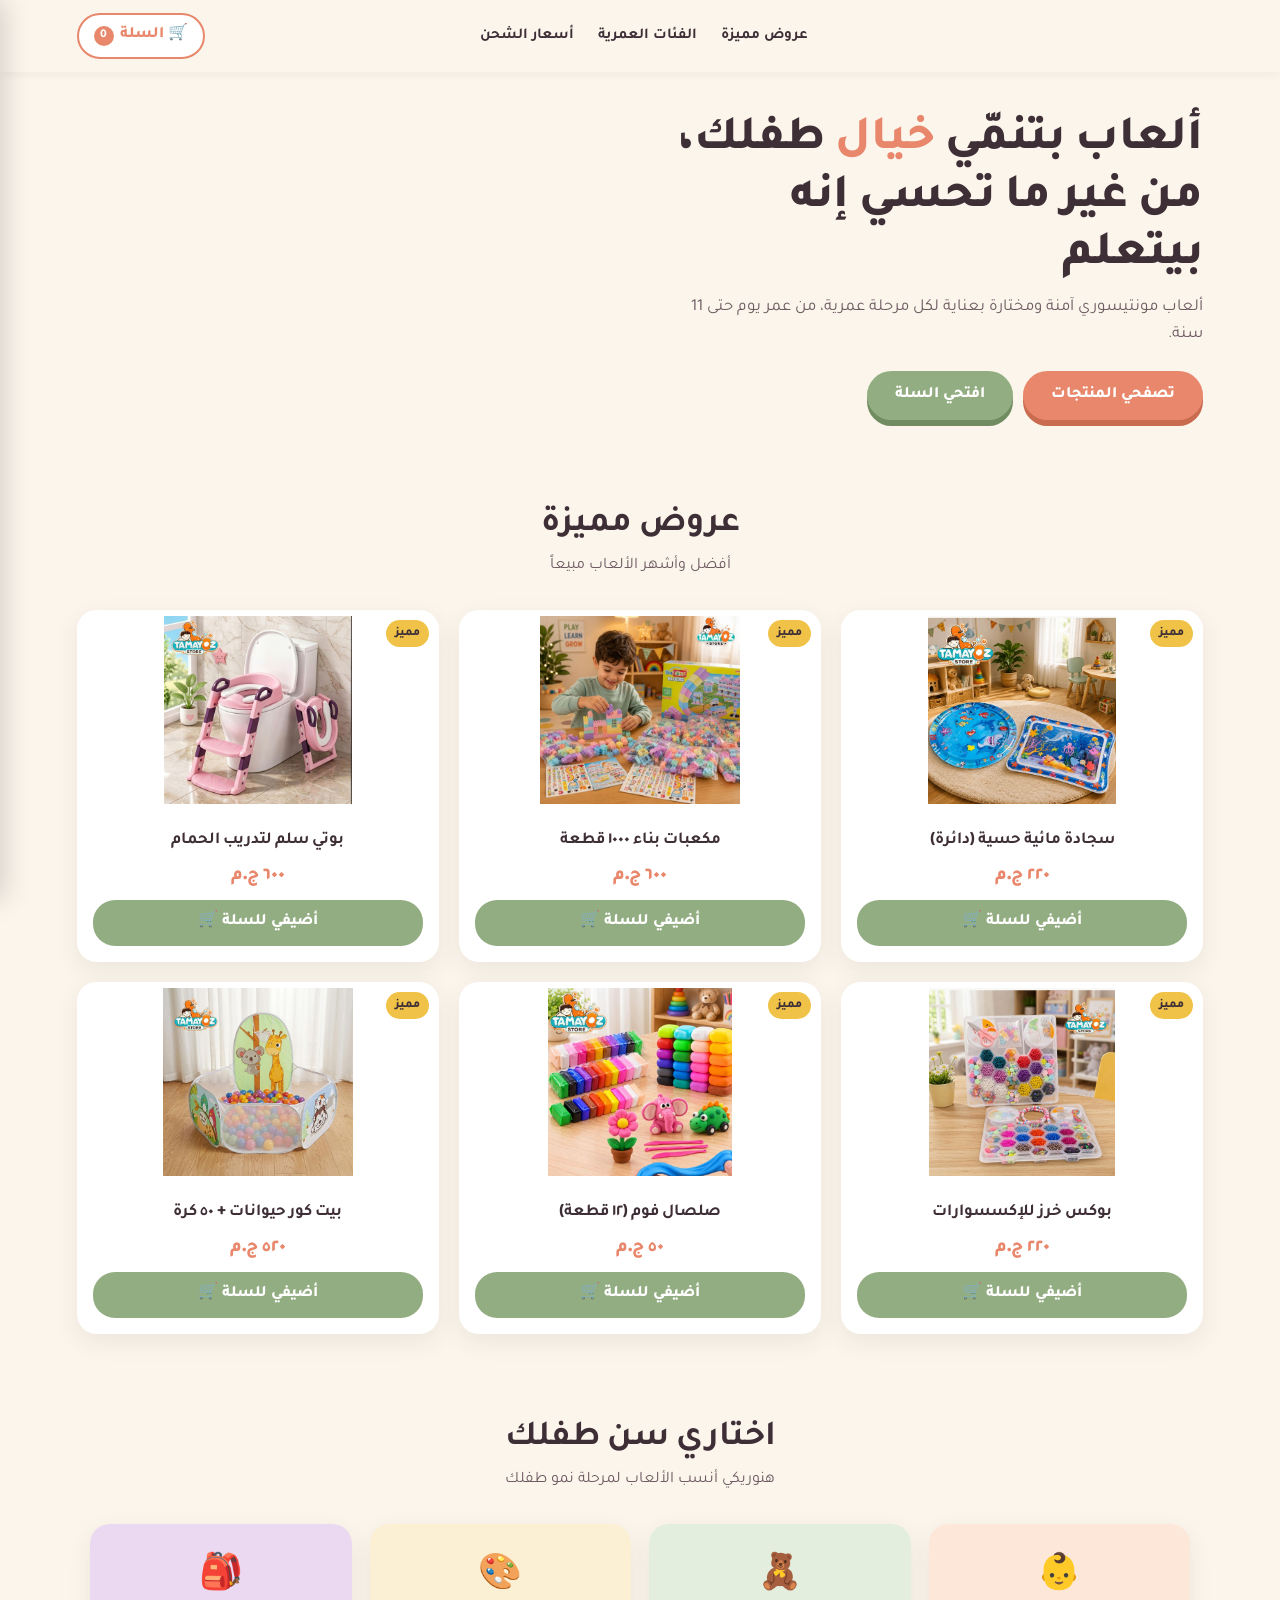
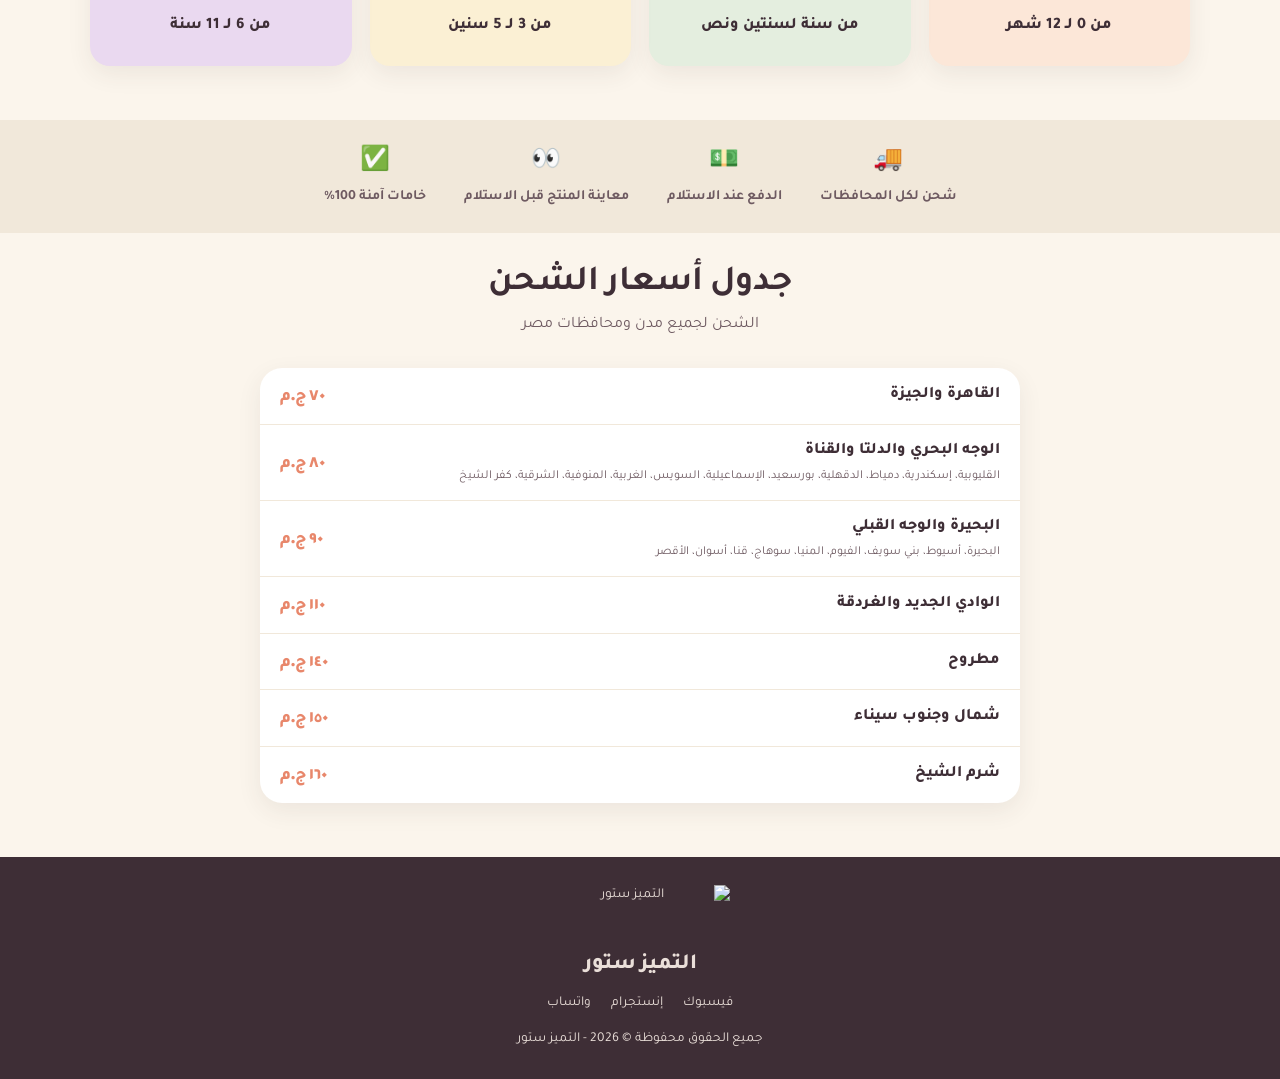
==== commit 582c2877: "##" ====
--- a/index.html
+++ b/index.html
@@ -1,398 +1,118 @@
 <!DOCTYPE html>
 <html lang="ar" dir="rtl">
 <head>
-<meta charset="UTF-8">
-<meta name="viewport" content="width=device-width, initial-scale=1.0">
-<title>التميز ستور - ألعاب أطفال ومونتيسوري</title>
-<link href="https://fonts.googleapis.com/css2?family=Baloo+2:wght@500;700;800&family=Tajawal:wght@400;500;700&display=swap" rel="stylesheet">
-<style>
-  :root{
-    --cream:#FBF5EC;
-    --coral:#E8876B;
-    --sage:#93AD82;
-    --sun:#F0C348;
-    --plum:#3E2E36;
-    --plum-soft:#6E5A61;
-    --card:#FFFFFF;
-  }
-  *{box-sizing:border-box; margin:0; padding:0;}
-  body{
-    font-family:'Tajawal', sans-serif;
-    background:var(--cream);
-    color:var(--plum);
-    line-height:1.6;
-  }
-  h1,h2,h3,.headline{ font-family:'Baloo 2', sans-serif; }
-  
-  /* Navigation & Logo */
-  nav{
-    display:flex; justify-content:space-between; align-items:center;
-    padding:14px 6%; background:var(--cream); position:sticky; top:0; z-index:100;
-    box-shadow:0 2px 10px rgba(62,46,54,0.05);
-  }
-  .nav-logo{ display:flex; align-items:center; gap:10px; text-decoration:none; }
-  .nav-logo img{ height:50px; width:auto; object-fit:contain; }
-  .logo-text{ font-family:'Baloo 2'; font-weight:800; font-size:1.4rem; color:var(--coral); }
-  .logo-text span{ color:var(--sage); }
-  
-  nav .links{ display:flex; gap:24px; font-weight:500; font-size:0.95rem; }
-  nav .links a{ color:var(--plum); text-decoration:none; transition:0.2s; }
-  nav .links a:hover{ color:var(--coral); }
-  
-  .nav-actions{ display:flex; align-items:center; gap:12px; }
-  .cart-btn{
-    position:relative; background:#fff; border:2px solid var(--coral); color:var(--coral);
-    padding:8px 16px; border-radius:30px; font-weight:700; cursor:pointer; font-size:0.9rem;
-    display:flex; align-items:center; gap:6px;
-  }
-  .cart-badge{
-    background:var(--coral); color:white; font-size:0.75rem;
-    border-radius:50%; width:20px; height:20px; display:inline-flex;
-    align-items:center; justify-content:center;
-  }
-
-  .hero{
-    display:flex; align-items:center; gap:40px; padding:30px 6% 50px;
-    position:relative; overflow:hidden;
-  }
-  .hero-text{ flex:1; max-width:520px; }
-  .hero-text h1{ font-size:2.4rem; font-weight:800; line-height:1.25; color:var(--plum); }
-  .hero-text h1 em{ font-style:normal; color:var(--coral); }
-  .hero-text p{ margin:16px 0 22px; font-size:1.02rem; color:var(--plum-soft); }
-  .btn{
-    display:inline-block; background:var(--coral); color:white;
-    padding:12px 28px; border-radius:40px; font-weight:700;
-    text-decoration:none; font-size:1rem; box-shadow:0 6px 0 #C96B4F;
-    border:none; cursor:pointer;
-  }
-
-  .hero-visual{ flex:1; display:flex; justify-content:center; align-items:center; position:relative; min-height:260px; }
-  .hero-logo-display{ width:220px; max-width:100%; filter:drop-shadow(0 15px 25px rgba(232,135,107,0.25)); animation:float 3s ease-in-out infinite; }
-  @keyframes float { 0%,100%{transform:translateY(0);} 50%{transform:translateY(-10px);} }
-
-  .section-head{ text-align:center; margin-bottom:32px; }
-  .section-head h2{ font-size:1.8rem; color:var(--plum); }
-  .section-head p{ color:var(--plum-soft); margin-top:6px; font-size:0.95rem; }
-
-  .featured{ padding:10px 6% 50px; }
-  .featured-grid{ display:grid; grid-template-columns:repeat(3,1fr); gap:18px; }
-  .fcard{
-    background:var(--card); border-radius:20px; overflow:hidden;
-    box-shadow:0 8px 20px rgba(62,46,54,0.07); display:flex; flex-direction:column;
-  }
-  .fcard-img{ height:160px; display:flex; align-items:center; justify-content:center; overflow:hidden; background:#FFF; }
-  .fcard-img img{ width:100%; height:100%; object-fit:contain; cursor:pointer; }
-  .fcard-body{ padding:16px; text-align:center; display:flex; flex-direction:column; flex:1; justify-content:space-between; }
-  .fcard-body h3{ font-size:1rem; font-weight:700; margin-bottom:6px; }
-  .fcard-body .fprice{ font-family:'Baloo 2'; font-weight:700; color:var(--coral); font-size:1.1rem; margin-bottom:10px; }
-  .add-cart-btn{
-    background:var(--sage); color:white; border:none; padding:9px 15px; border-radius:20px;
-    font-weight:700; cursor:pointer; font-family:'Tajawal'; width:100%;
-  }
-
-  .ages{ padding:10px 6% 50px; }
-  .ages-grid{ display:grid; grid-template-columns:repeat(4,1fr); gap:18px; }
-  .age-card{
-    display:block; text-decoration:none; color:var(--plum);
-    border-radius:20px; padding:26px 14px; text-align:center;
-    box-shadow:0 8px 20px rgba(62,46,54,0.07); transition:0.2s;
-  }
-  .age-card:hover{ transform:translateY(-5px); }
-  .age-bg1{ background:#FCE7D8; } .age-bg2{ background:#E4EEDF; }
-  .age-bg3{ background:#FBF0D4; } .age-bg4{ background:#EAD9F0; }
-  .age-card .icon{ font-size:2.2rem; margin-bottom:10px; }
-  .age-card .label{ font-weight:700; font-size:0.95rem; }
-
-  .trust{ display:flex; justify-content:center; gap:40px; flex-wrap:wrap; padding:24px 6%; background:#F1E8DA; }
-  .trust-item{ text-align:center; font-size:0.85rem; color:var(--plum-soft); font-weight:500; }
-  .trust-item span{ display:block; font-size:1.5rem; margin-bottom:4px; }
-
-  /* Shipping Section */
-  .shipping{ padding:50px 6%; }
-  .shipping-table{ max-width:700px; margin:0 auto; background:var(--card); border-radius:22px; overflow:hidden; box-shadow:0 8px 24px rgba(62,46,54,0.08); }
-  .ship-row{ display:flex; justify-content:space-between; align-items:center; padding:14px 20px; border-bottom:1px solid #F1E8DA; }
-  .ship-row:last-child{ border-bottom:none; }
-  .ship-area{ font-weight:700; font-size:0.95rem; }
-  .ship-sub{ font-size:0.75rem; color:var(--plum-soft); margin-top:2px; }
-  .ship-price{ font-family:'Baloo 2'; font-weight:700; color:var(--coral); font-size:1.1rem; }
-
-  /* Cart Drawer */
-  .cart-overlay{ position:fixed; inset:0; background:rgba(0,0,0,0.5); z-index:998; opacity:0; pointer-events:none; transition:0.3s; }
-  .cart-overlay.open{ opacity:1; pointer-events:all; }
-  .cart-drawer{
-    position:fixed; top:0; left:0; bottom:0; width:100%; max-width:400px; background:#fff;
-    z-index:999; transform:translateX(-100%); transition:0.3s cubic-bezier(.4,0,.2,1);
-    display:flex; flex-direction:column; box-shadow:5px 0 25px rgba(0,0,0,0.15);
-  }
-  .cart-drawer.open{ transform:translateX(0); }
-  .cart-header{ padding:18px 20px; border-bottom:1px solid #eee; display:flex; justify-content:space-between; align-items:center; }
-  .cart-header h3{ font-size:1.2rem; }
-  .close-cart{ background:none; border:none; font-size:1.4rem; cursor:pointer; color:#777; }
-  .cart-items{ flex:1; overflow-y:auto; padding:15px 20px; }
-  .cart-item{ display:flex; gap:12px; align-items:center; margin-bottom:15px; padding-bottom:15px; border-bottom:1px solid #f6f6f6; position:relative; }
-  .cart-item img{ width:60px; height:60px; object-fit:contain; background:#fafafa; border-radius:8px; }
-  .cart-item-info{ flex:1; }
-  .cart-item-info h4{ font-size:0.9rem; margin-bottom:4px; }
-  .cart-item-price{ color:var(--coral); font-weight:700; font-size:0.9rem; }
-  .cart-qty-ctrl{ display:flex; align-items:center; gap:8px; margin-top:6px; }
-  .cart-qty-ctrl button{ width:24px; height:24px; border:1px solid #ddd; background:#fff; border-radius:4px; cursor:pointer; }
-  .remove-btn{ position:absolute; top:0; left:0; background:none; border:none; color:#c00; cursor:pointer; }
-
-  .cart-checkout{ padding:20px; border-top:1px solid #eee; background:#fafafa; }
-  .form-group{ margin-bottom:10px; }
-  .form-group label{ display:block; font-size:0.8rem; font-weight:700; margin-bottom:3px; }
-  .form-group input, .form-group select{ width:100%; padding:9px 12px; border:1px solid #ccc; border-radius:8px; font-family:'Tajawal'; font-size:0.85rem; }
-  .bill-row{ display:flex; justify-content:space-between; margin-bottom:5px; font-size:0.9rem; }
-  .bill-total{ font-weight:800; font-size:1.1rem; color:var(--coral); border-top:1px dashed #ccc; padding-top:8px; margin-top:8px; }
-  .whatsapp-submit{ width:100%; background:#25D366; color:white; border:none; padding:12px; border-radius:30px; font-weight:700; font-family:'Tajawal'; font-size:1rem; cursor:pointer; margin-top:12px; }
-
-  /* Lightbox */
-  .lightbox{ display:none; position:fixed; inset:0; background:rgba(62,46,54,0.9); z-index:1001; align-items:center; justify-content:center; padding:20px; }
-  .lightbox.active{ display:flex; }
-  .lightbox img{ max-width:100%; max-height:90vh; border-radius:12px; }
-  .lightbox-close{ position:absolute; top:20px; left:20px; color:white; font-size:2rem; background:none; border:none; cursor:pointer; }
-
-  footer{ text-align:center; padding:28px 6%; font-size:0.85rem; background:var(--plum); color:#EADFD9; }
-  footer img{ height:50px; margin-bottom:10px; }
-  .social{ display:flex; justify-content:center; gap:20px; margin:14px 0; }
-  .social a{ color:#EADFD9; text-decoration:none; }
-
-  @media(max-width:800px){
-    .hero{ flex-direction:column; text-align:center; }
-    nav .links{ display:none; }
-    .featured-grid{ grid-template-columns:repeat(2,1fr); }
-    .ages-grid{ grid-template-columns:repeat(2,1fr); }
-  }
-</style>
+  <meta charset="UTF-8">
+  <meta name="viewport" content="width=device-width, initial-scale=1.0">
+  <meta name="description" content="التميز ستور لألعاب الأطفال والمونتيسوري المختارة بعناية لكل مرحلة عمرية، مع شحن لجميع محافظات مصر والدفع عند الاستلام.">
+  <meta name="theme-color" content="#FBF5EC">
+  <meta property="og:title" content="التميز ستور - ألعاب أطفال ومونتيسوري">
+  <meta property="og:description" content="ألعاب بتنمّي خيال طفلك ومهاراته بطريقة ممتعة.">
+  <title>التميز ستور - ألعاب أطفال ومونتيسوري</title>
+  <link rel="preconnect" href="https://fonts.googleapis.com">
+  <link rel="preconnect" href="https://fonts.gstatic.com" crossorigin>
+  <link href="https://fonts.googleapis.com/css2?family=Baloo+2:wght@500;700;800&family=Tajawal:wght@400;500;700;800&display=swap" rel="stylesheet">
+  <link rel="stylesheet" href="styles.css">
 </head>
 <body>
+  <nav class="site-nav">
+    <a href="index.html" class="nav-logo" aria-label="التميز ستور"></a>
+    <div class="nav-links">
+      <a href="#featured">عروض مميزة</a>
+      <a href="#ages">الفئات العمرية</a>
+      <a href="#shipping">أسعار الشحن</a>
+    </div>
+    <div class="nav-actions">
+      <button class="cart-btn" type="button" data-open-cart>🛒 السلة <span class="cart-badge" data-cart-count>0</span></button>
+    </div>
+  </nav>
 
-<nav>
-  <a href="index.html" class="nav-logo">
-    <img src="logo.png" alt="التميز ستور">
-    <div class="logo-text">التميز <span>ستور</span></div>
-  </a>
+  <main>
+    <section class="hero">
+      <div class="hero-text">
+        <h1>ألعاب بتنمّي <em>خيال</em> طفلك، من غير ما تحسي إنه بيتعلم</h1>
+        <p>ألعاب مونتيسوري آمنة ومختارة بعناية لكل مرحلة عمرية، من عمر يوم حتى 11 سنة.</p>
+        <div class="hero-actions">
+          <a href="#ages" class="btn">تصفحي المنتجات</a>
+          <button class="btn secondary" type="button" data-open-cart>افتحي السلة</button>
+        </div>
+      </div>
+      <div class="hero-visual" aria-label="لوجو التميز ستور"></div>
+    </section>
 
-  <div class="links">
-    <a href="#featured">عروض مميزة</a>
-    <a href="#ages">الفئات العمرية</a>
-    <a href="#shipping">أسعار الشحن</a>
+    <section class="section" id="featured">
+      <div class="section-head">
+        <h2>عروض مميزة</h2>
+        <p>أفضل وأشهر الألعاب مبيعاً</p>
+      </div>
+      <div class="products-grid" id="featured-grid"></div>
+    </section>
+
+    <section class="section" id="ages">
+      <div class="section-head">
+        <h2>اختاري سن طفلك</h2>
+        <p>هنوريكي أنسب الألعاب لمرحلة نمو طفلك</p>
+      </div>
+      <div class="ages-grid">
+        <a href="products.html?category=0-12" class="age-card age-bg1">
+          <div class="icon">👶</div><div class="label">من 0 لـ 12 شهر</div>
+        </a>
+        <a href="products.html?category=1-2.5" class="age-card age-bg2">
+          <div class="icon">🧸</div><div class="label">من سنة لسنتين ونص</div>
+        </a>
+        <a href="products.html?category=3-5" class="age-card age-bg3">
+          <div class="icon">🎨</div><div class="label">من 3 لـ 5 سنين</div>
+        </a>
+        <a href="products.html?category=6-11" class="age-card age-bg4">
+          <div class="icon">🎒</div><div class="label">من 6 لـ 11 سنة</div>
+        </a>
+      </div>
+    </section>
+
+    <div class="trust">
+      <div class="trust-item"><span>🚚</span> شحن لكل المحافظات</div>
+      <div class="trust-item"><span>💵</span> الدفع عند الاستلام</div>
+      <div class="trust-item"><span>👀</span> معاينة المنتج قبل الاستلام</div>
+      <div class="trust-item"><span>✅</span> خامات آمنة 100%</div>
+    </div>
+
+    <section class="section" id="shipping">
+      <div class="section-head">
+        <h2>جدول أسعار الشحن</h2>
+        <p>الشحن لجميع مدن ومحافظات مصر</p>
+      </div>
+      <div class="shipping-table">
+        <div class="ship-row"><div><div class="ship-area">القاهرة والجيزة</div></div><div class="ship-price">٧٠ ج.م</div></div>
+        <div class="ship-row"><div><div class="ship-area">الوجه البحري والدلتا والقناة</div><div class="ship-sub">القليوبية، إسكندرية، دمياط، الدقهلية، بورسعيد، الإسماعيلية، السويس، الغربية، المنوفية، الشرقية، كفر الشيخ</div></div><div class="ship-price">٨٠ ج.م</div></div>
+        <div class="ship-row"><div><div class="ship-area">البحيرة والوجه القبلي</div><div class="ship-sub">البحيرة، أسيوط، بني سويف، الفيوم، المنيا، سوهاج، قنا، أسوان، الأقصر</div></div><div class="ship-price">٩٠ ج.م</div></div>
+        <div class="ship-row"><div><div class="ship-area">الوادي الجديد والغردقة</div></div><div class="ship-price">١١٠ ج.م</div></div>
+        <div class="ship-row"><div><div class="ship-area">مطروح</div></div><div class="ship-price">١٤٠ ج.م</div></div>
+        <div class="ship-row"><div><div class="ship-area">شمال وجنوب سيناء</div></div><div class="ship-price">١٥٠ ج.م</div></div>
+        <div class="ship-row"><div><div class="ship-area">شرم الشيخ</div></div><div class="ship-price">١٦٠ ج.م</div></div>
+      </div>
+    </section>
+  </main>
+
+  <footer class="site-footer">
+    <div class="footer-brand">التميز ستور</div>
+    <div class="social">
+      <a href="https://www.facebook.com/share/1JjSEbzH4u/" target="_blank" rel="noopener">فيسبوك</a>
+      <a href="https://www.instagram.com/al_tamayoz_store" target="_blank" rel="noopener">إنستجرام</a>
+      <a href="https://wa.me/201011703785" target="_blank" rel="noopener">واتساب</a>
+    </div>
+    <p>جميع الحقوق محفوظة © 2026 - التميز ستور</p>
+  </footer>
+
+  <div id="cart-root"></div>
+  <div class="lightbox" id="lightbox" aria-hidden="true">
+    <button class="lightbox-close" type="button" data-close-lightbox aria-label="إغلاق">✕</button>
+    <img id="lightbox-img" src="" alt="صورة مكبرة">
   </div>
 
-  <div class="nav-actions">
-    <button class="cart-btn" onclick="openCart()">
-      🛒 السلة <span class="cart-badge" id="cart-count">0</span>
-    </button>
-  </div>
-</nav>
-
-<section class="hero">
-  <div class="hero-text">
-    <h1>ألعاب بتنمّي <em>خيال</em> طفلك، من غير ما تحسي إنه بيتعلم</h1>
-    <p>ألعاب مونتيسوري آمنة ومختارة بعناية لكل مرحلة عمرية، من عمر يوم حتى 11 سنة.</p>
-    <a href="#ages" class="btn">تصفحي المنتجات</a>
-  </div>
-  <div class="hero-visual">
-    <img src="logo.png" class="hero-logo-display" alt="لوجو التميز ستور">
-  </div>
-</section>
-
-<section class="featured" id="featured">
-  <div class="section-head">
-    <h2>عروض مميزة</h2>
-    <p>أفضل وأشهر الألعاب مبيعاً</p>
-  </div>
-  <div class="featured-grid">
-
-    <div class="fcard">
-      <div class="fcard-img">
-        <img onclick="openLightbox(this.src)" src="IMG_٢٠٢٦٠٩٠١_٢١٥١٤٠.jpg" alt="سجادة مائية حسية">
-      </div>
-      <div class="fcard-body">
-        <h3>سجادة مائية حسية (دائرة)</h3>
-        <p class="fprice">220 ج.م</p>
-        <button class="add-cart-btn" onclick="addToCart('سجادة مائية حسية (دائرة)', 220, 'IMG_٢٠٢٦٠٩٠١_٢١٥١٤٠.jpg')">أضيفي للسلة 🛒</button>
-      </div>
-    </div>
-
-    <div class="fcard">
-      <div class="fcard-img">
-        <img onclick="openLightbox(this.src)" src="IMG_٢٠٢٦٠٩٠١_٢١٥١٢٨.jpg" alt="مكعبات بناء 1000 قطعة">
-      </div>
-      <div class="fcard-body">
-        <h3>مكعبات بناء ١٠٠٠ قطعة</h3>
-        <p class="fprice">600 ج.م</p>
-        <button class="add-cart-btn" onclick="addToCart('مكعبات بناء ١٠٠٠ قطعة', 600, 'IMG_٢٠٢٦٠٩٠١_٢١٥١٢٨.jpg')">أضيفي للسلة 🛒</button>
-      </div>
-    </div>
-
-    <div class="fcard">
-      <div class="fcard-img">
-        <img onclick="openLightbox(this.src)" src="IMG_٢٠٢٦٠٩٠١_٢١٥١٠١.jpg" alt="بوتي سلم لتدريب الحمام">
-      </div>
-      <div class="fcard-body">
-        <h3>بوتي سلم لتدريب الحمام</h3>
-        <p class="fprice">600 ج.م</p>
-        <button class="add-cart-btn" onclick="addToCart('بوتي سلم لتدريب الحمام', 600, 'IMG_٢٠٢٦٠٩٠١_٢١٥١٠١.jpg')">أضيفي للسلة 🛒</button>
-      </div>
-    </div>
-
-    <div class="fcard">
-      <div class="fcard-img">
-        <img onclick="openLightbox(this.src)" src="IMG_٢٠٢٦٠٩٠١_٢١٥٠٥٢.jpg" alt="بوكس خرز للإكسسوارات">
-      </div>
-      <div class="fcard-body">
-        <h3>بوكس خرز للإكسسوارات</h3>
-        <p class="fprice">220 ج.م</p>
-        <button class="add-cart-btn" onclick="addToCart('بوكس خرز للإكسسوارات', 220, 'IMG_٢٠٢٦٠٩٠١_٢١٥٠٥٢.jpg')">أضيفي للسلة 🛒</button>
-      </div>
-    </div>
-
-    <div class="fcard">
-      <div class="fcard-img">
-        <img onclick="openLightbox(this.src)" src="IMG_٢٠٢٦٠٩٠١_٢١٥٠٣٩.jpg" alt="صلصال فوم">
-      </div>
-      <div class="fcard-body">
-        <h3>صلصال فوم (١٢ قطعة)</h3>
-        <p class="fprice">50 ج.م</p>
-        <button class="add-cart-btn" onclick="addToCart('صلصال فوم (١٢ قطعة)', 50, 'IMG_٢٠٢٦٠٩٠١_٢١٥٠٣٩.jpg')">أضيفي للسلة 🛒</button>
-      </div>
-    </div>
-
-    <div class="fcard">
-      <div class="fcard-img">
-        <img onclick="openLightbox(this.src)" src="IMG_٢٠٢٦٠٩٠١_٢١٥٠٢٦.jpg" alt="بيت كور حيوانات">
-      </div>
-      <div class="fcard-body">
-        <h3>بيت كور حيوانات + ٥٠ كرة</h3>
-        <p class="fprice">520 ج.م</p>
-        <button class="add-cart-btn" onclick="addToCart('بيت كور حيوانات + ٥٠ كرة', 520, 'IMG_٢٠٢٦٠٩٠١_٢١٥٠٢٦.jpg')">أضيفي للسلة 🛒</button>
-      </div>
-    </div>
-
-  </div>
-</section>
-
-<section class="ages" id="ages">
-  <div class="section-head">
-    <h2>اختاري سن طفلك</h2>
-    <p>هنوريكي أنسب الألعاب لمرحلة نمو طفلك</p>
-  </div>
-  <div class="ages-grid">
-    <a href="0-12-months.html" class="age-card age-bg1">
-      <div class="icon">👶</div>
-      <div class="label">من 0 لـ 12 شهر</div>
-    </a>
-    <a href="1-2-5-years.html" class="age-card age-bg2">
-      <div class="icon">🧸</div>
-      <div class="label">من سنة لسنتين ونص</div>
-    </a>
-    <a href="3-5-years.html" class="age-card age-bg3">
-      <div class="icon">🎨</div>
-      <div class="label">من 3 لـ 5 سنين</div>
-    </a>
-    <a href="6-11-years.html" class="age-card age-bg4">
-      <div class="icon">🎒</div>
-      <div class="label">من 6 لـ 11 سنة</div>
-    </a>
-  </div>
-</section>
-
-<div class="trust">
-  <div class="trust-item"><span>🚚</span> شحن لكل المحافظات</div>
-  <div class="trust-item"><span>💵</span> الدفع عند الاستلام</div>
-  <div class="trust-item"><span>👀</span> معاينة المنتج قبل الاستلام</div>
-  <div class="trust-item"><span>✅</span> خامات آمنة 100%</div>
-</div>
-
-<section class="shipping" id="shipping">
-  <div class="section-head">
-    <h2>جدول أسعار الشحن</h2>
-    <p>الشحن لجميع مدن ومحافظات مصر</p>
-  </div>
-  <div class="shipping-table">
-    <div class="ship-row"><div><div class="ship-area">القاهرة والجيزة</div></div><div class="ship-price">٧٠ ج.م</div></div>
-    <div class="ship-row"><div><div class="ship-area">الوجه البحري والدلتا والقناة</div><div class="ship-sub">القليوبية، إسكندرية، دمياط، الدقهلية، بورسعيد، الإسماعيلية، السويس، الغربية، المنوفية، الشرقية، كفر الشيخ</div></div><div class="ship-price">٨٠ ج.م</div></div>
-    <div class="ship-row"><div><div class="ship-area">البحيرة والوجه القبلي</div><div class="ship-sub">البحيرة، أسيوط، بني سويف، الفيوم، المنيا، سوهاج، قنا، أسوان، الأقصر</div></div><div class="ship-price">٩٠ ج.م</div></div>
-    <div class="ship-row"><div><div class="ship-area">الوادي الجديد والغردقة</div></div><div class="ship-price">١١٠ ج.م</div></div>
-    <div class="ship-row"><div><div class="ship-area">مطروح</div></div><div class="ship-price">١٤٠ ج.م</div></div>
-    <div class="ship-row"><div><div class="ship-area">شمال وجنوب سيناء</div></div><div class="ship-price">١٥٠ ج.م</div></div>
-    <div class="ship-row"><div><div class="ship-area">شرم الشيخ</div></div><div class="ship-price">١٦٠ ج.م</div></div>
-  </div>
-</section>
-
-<!-- السلة الجانبية والفاتورة -->
-<div class="cart-overlay" id="cart-overlay" onclick="closeCart()"></div>
-<div class="cart-drawer" id="cart-drawer">
-  <div class="cart-header">
-    <h3>سلة المشتريات</h3>
-    <button class="close-cart" onclick="closeCart()">✕</button>
-  </div>
-  
-  <div class="cart-items" id="cart-items"></div>
-
-  <div class="cart-checkout">
-    <div class="form-group">
-      <label>الاسم بالكامل:</label>
-      <input type="text" id="cust-name" placeholder="اكتبي اسمك هنا">
-    </div>
-    <div class="form-group">
-      <label>رقم الموبايل:</label>
-      <input type="tel" id="cust-phone" placeholder="01xxxxxxxxx">
-    </div>
-    <div class="form-group">
-      <label>منطقة الشحن:</label>
-      <select id="shipping-zone">
-        <option value="">-- اختاري المحافظة/المنطقة --</option>
-        <option value="cairo_giza">القاهرة والجيزة (70 ج.م)</option>
-        <option value="bahary">الوجه البحري والقناة (80 ج.م)</option>
-        <option value="beheira">البحيرة (90 ج.م)</option>
-        <option value="qebly">الوجه القبلي والصعيد (90 ج.م)</option>
-        <option value="new_valley">الوادي الجديد (110 ج.م)</option>
-        <option value="hurghada">الغردقة (110 ج.م)</option>
-        <option value="matrouh">مطروح (140 ج.م)</option>
-        <option value="sinai">شمال وجنوب سيناء (150 ج.م)</option>
-        <option value="sharm">شرم الشيخ (160 ج.م)</option>
-      </select>
-    </div>
-    <div class="form-group">
-      <label>العنوان بالتفصيل:</label>
-      <input type="text" id="cust-address" placeholder="الشارع، رقم العمارة والشقة، علامة مميزة">
-    </div>
-
-    <div class="bill-row"><span>المجموع:</span><span id="cart-subtotal">0 ج.م</span></div>
-    <div class="bill-row"><span>الشحن:</span><span id="cart-shipping">0 ج.م</span></div>
-    <div class="bill-row bill-total"><span>الإجمالي:</span><span id="cart-total">0 ج.م</span></div>
-
-    <button class="whatsapp-submit" onclick="checkoutWhatsApp()">تأكيد الطلب عبر واتساب 💬</button>
-  </div>
-</div>
-
-<footer>
-  <img src="logo.png" alt="التميز ستور"><br>
-  <div class="social">
-    <a href="https://www.facebook.com/share/1JjSEbzH4u/" target="_blank">فيسبوك</a>
-    <a href="https://www.instagram.com/al_tamayoz_store" target="_blank">إنستجرام</a>
-    <a href="https://wa.me/201110715438" target="_blank">واتساب</a>
-  </div>
-  <p>جميع الحقوق محفوظة © 2026 - التميز ستور</p>
-</footer>
-
-<div class="lightbox" id="lightbox" onclick="closeLightbox()">
-  <button class="lightbox-close" onclick="closeLightbox()">✕</button>
-  <img id="lightbox-img" src="" alt="صورة مكبرة">
-</div>
-
-<script src="cart.js"></script>
-<script>
-function openLightbox(src){
-  document.getElementById('lightbox-img').src = src;
-  document.getElementById('lightbox').classList.add('active');
-}
-function closeLightbox(){
-  document.getElementById('lightbox').classList.remove('active');
-}
-</script>
-
+  <script src="config.js"></script>
+  <script src="supabase-client.js"></script>
+  <script src="branding.js"></script>
+  <script src="products-fallback.js"></script>
+  <script src="cart.js"></script>
+  <script src="store.js"></script>
 </body>
 </html>
--- a/styles.css
+++ b/styles.css
@@ -0,0 +1,612 @@
+:root {
+  --cream: #fbf5ec;
+  --coral: #e8876b;
+  --coral-dark: #c96b4f;
+  --sage: #93ad82;
+  --sun: #f0c348;
+  --plum: #3e2e36;
+  --plum-soft: #6e5a61;
+  --card: #ffffff;
+  --line: #eadfd9;
+  --success: #1f8a55;
+  --danger: #b83a3a;
+  --shadow: 0 8px 24px rgba(62, 46, 54, 0.08);
+}
+
+* { box-sizing: border-box; margin: 0; padding: 0; }
+html { scroll-behavior: smooth; }
+body {
+  font-family: "Tajawal", sans-serif;
+  background: var(--cream);
+  color: var(--plum);
+  line-height: 1.6;
+}
+button, input, select, textarea { font: inherit; }
+button { touch-action: manipulation; }
+img { max-width: 100%; }
+a { color: inherit; }
+h1, h2, h3, .headline { font-family: "Baloo 2", "Tajawal", sans-serif; }
+
+.site-nav {
+  display: flex;
+  justify-content: space-between;
+  align-items: center;
+  gap: 18px;
+  padding: 12px 6%;
+  background: rgba(251, 245, 236, 0.96);
+  position: sticky;
+  top: 0;
+  z-index: 100;
+  box-shadow: 0 2px 10px rgba(62, 46, 54, 0.05);
+  backdrop-filter: blur(8px);
+}
+.nav-logo { display: flex; align-items: center; gap: 10px; text-decoration: none; }
+.nav-logo img { height: 48px; width: auto; object-fit: contain; }
+.logo-text { font-family: "Baloo 2"; font-weight: 800; font-size: 1.35rem; color: var(--coral); white-space: nowrap; }
+.logo-text span { color: var(--sage); }
+.nav-links { display: flex; gap: 24px; font-weight: 600; font-size: 0.95rem; }
+.nav-links a { text-decoration: none; transition: 0.2s; }
+.nav-links a:hover { color: var(--coral); }
+.nav-actions { display: flex; align-items: center; gap: 10px; }
+.back-btn { text-decoration: none; font-weight: 700; font-size: 0.85rem; background: #eadfd9; padding: 8px 14px; border-radius: 20px; }
+.cart-btn {
+  position: relative;
+  background: #fff;
+  border: 2px solid var(--coral);
+  color: var(--coral);
+  padding: 8px 15px;
+  border-radius: 30px;
+  font-weight: 800;
+  cursor: pointer;
+  display: flex;
+  align-items: center;
+  gap: 6px;
+}
+.cart-badge { background: var(--coral); color: white; font-size: 0.75rem; border-radius: 50%; min-width: 20px; height: 20px; padding: 0 5px; display: inline-flex; align-items: center; justify-content: center; }
+
+.hero { display: flex; align-items: center; gap: 40px; padding: 34px 6% 54px; overflow: hidden; }
+.hero-text { flex: 1; max-width: 580px; }
+.hero-text h1 { font-size: clamp(2rem, 4vw, 3rem); font-weight: 800; line-height: 1.2; }
+.hero-text h1 em { font-style: normal; color: var(--coral); }
+.hero-text p { margin: 16px 0 22px; font-size: 1.05rem; color: var(--plum-soft); }
+.hero-actions { display: flex; gap: 10px; flex-wrap: wrap; }
+.btn { display: inline-block; background: var(--coral); color: white; padding: 12px 28px; border-radius: 40px; font-weight: 800; text-decoration: none; box-shadow: 0 6px 0 var(--coral-dark); border: none; cursor: pointer; }
+.btn.secondary { background: var(--sage); box-shadow: 0 6px 0 #718c61; }
+.hero-visual { flex: 1; display: flex; justify-content: center; align-items: center; min-height: 260px; }
+.hero-logo-display { width: 230px; filter: drop-shadow(0 15px 25px rgba(232, 135, 107, 0.25)); animation: float 3s ease-in-out infinite; }
+@keyframes float { 0%, 100% { transform: translateY(0); } 50% { transform: translateY(-10px); } }
+
+.section { padding: 18px 6% 54px; }
+.section-head { text-align: center; margin-bottom: 30px; }
+.section-head h1, .section-head h2 { font-size: clamp(1.7rem, 3vw, 2.2rem); }
+.section-head p { color: var(--plum-soft); margin-top: 6px; }
+
+.products-grid { display: grid; grid-template-columns: repeat(3, minmax(0, 1fr)); gap: 20px; max-width: 1180px; margin: 0 auto; }
+.product-card { background: var(--card); border-radius: 20px; overflow: hidden; box-shadow: var(--shadow); display: flex; flex-direction: column; min-width: 0; }
+.product-image-wrap { position: relative; height: 200px; background: #fff; display: flex; align-items: center; justify-content: center; overflow: hidden; }
+.product-image-wrap img { width: 100%; height: 100%; object-fit: contain; cursor: zoom-in; padding: 6px; }
+.product-badge { position: absolute; top: 10px; right: 10px; background: var(--sun); color: var(--plum); border-radius: 20px; padding: 4px 9px; font-size: 0.75rem; font-weight: 800; }
+.product-body { padding: 16px; text-align: center; display: flex; flex-direction: column; flex: 1; }
+.product-body h3 { font-size: 1.05rem; margin-bottom: 7px; }
+.product-description { font-size: 0.82rem; color: var(--plum-soft); min-height: 0; margin-bottom: 8px; }
+.product-price { margin-top: auto; margin-bottom: 11px; font-family: "Baloo 2", "Tajawal"; font-weight: 800; font-size: 1.15rem; }
+.old-price { text-decoration: line-through; color: #97878d; font-size: 0.86rem; margin-inline-end: 8px; font-weight: 500; }
+.new-price { color: var(--coral); }
+.add-cart-btn { background: var(--sage); color: white; border: none; padding: 10px 15px; border-radius: 22px; font-weight: 800; cursor: pointer; width: 100%; }
+.add-cart-btn:disabled { cursor: not-allowed; opacity: 0.55; }
+.empty-state { max-width: 700px; margin: 24px auto; padding: 30px; text-align: center; border: 2px dashed var(--line); border-radius: 18px; color: var(--plum-soft); background: rgba(255,255,255,0.55); }
+
+.ages-grid { display: grid; grid-template-columns: repeat(4, minmax(0, 1fr)); gap: 18px; max-width: 1100px; margin: 0 auto; }
+.age-card { display: block; text-decoration: none; border-radius: 20px; padding: 26px 14px; text-align: center; box-shadow: var(--shadow); transition: transform 0.2s; }
+.age-card:hover { transform: translateY(-5px); }
+.age-bg1 { background: #fce7d8; } .age-bg2 { background: #e4eedf; } .age-bg3 { background: #fbf0d4; } .age-bg4 { background: #ead9f0; }
+.age-card .icon { font-size: 2.2rem; margin-bottom: 8px; }
+.age-card .label { font-weight: 800; }
+
+.search-bar { max-width: 720px; margin: 0 auto 24px; display: flex; gap: 10px; }
+.search-bar input { flex: 1; border: 1px solid #d8cbc4; padding: 12px 16px; border-radius: 14px; background: #fff; outline: none; }
+.search-bar input:focus { border-color: var(--coral); box-shadow: 0 0 0 3px rgba(232, 135, 107, 0.12); }
+
+.trust { display: flex; justify-content: center; gap: 38px; flex-wrap: wrap; padding: 24px 6%; background: #f1e8da; }
+.trust-item { text-align: center; font-size: 0.88rem; color: var(--plum-soft); font-weight: 600; }
+.trust-item span { display: block; font-size: 1.5rem; margin-bottom: 4px; }
+.shipping-table { max-width: 760px; margin: 0 auto; background: var(--card); border-radius: 22px; overflow: hidden; box-shadow: var(--shadow); }
+.ship-row { display: flex; gap: 20px; justify-content: space-between; align-items: center; padding: 14px 20px; border-bottom: 1px solid #f1e8da; }
+.ship-row:last-child { border-bottom: none; }
+.ship-area { font-weight: 800; }
+.ship-sub { font-size: 0.76rem; color: var(--plum-soft); margin-top: 2px; }
+.ship-price { font-family: "Baloo 2", "Tajawal"; font-weight: 800; color: var(--coral); font-size: 1.08rem; white-space: nowrap; }
+
+.site-footer { text-align: center; padding: 28px 6%; font-size: 0.85rem; background: var(--plum); color: #eadfd9; }
+.site-footer img { height: 50px; margin-bottom: 10px; }
+.social { display: flex; justify-content: center; gap: 20px; margin: 14px 0; }
+.social a { color: #eadfd9; text-decoration: none; }
+
+/* Cart */
+.cart-overlay { position: fixed; inset: 0; background: rgba(0,0,0,0.5); z-index: 998; opacity: 0; pointer-events: none; transition: 0.25s; }
+.cart-overlay.open { opacity: 1; pointer-events: all; }
+.cart-drawer { position: fixed; top: 0; left: 0; bottom: 0; width: min(420px, 100%); background: #fff; z-index: 999; transform: translateX(-100%); transition: 0.3s cubic-bezier(.4,0,.2,1); display: flex; flex-direction: column; box-shadow: 5px 0 25px rgba(0,0,0,0.15); }
+.cart-drawer.open { transform: translateX(0); }
+.cart-header { padding: 18px 20px; border-bottom: 1px solid #eee; display: flex; justify-content: space-between; align-items: center; }
+.close-cart { background: none; border: none; font-size: 1.4rem; cursor: pointer; color: #777; }
+.cart-items { flex: 1; overflow-y: auto; padding: 15px 20px; }
+.cart-item { display: flex; gap: 12px; align-items: center; margin-bottom: 15px; padding-bottom: 15px; border-bottom: 1px solid #f3f3f3; position: relative; }
+.cart-item img { width: 62px; height: 62px; object-fit: contain; background: #fafafa; border-radius: 8px; }
+.cart-item-info { flex: 1; padding-inline-end: 22px; }
+.cart-item-info h4 { font-size: 0.9rem; margin-bottom: 4px; }
+.cart-item-price { color: var(--coral); font-weight: 800; font-size: 0.9rem; }
+.cart-qty-ctrl { display: flex; align-items: center; gap: 8px; margin-top: 6px; }
+.cart-qty-ctrl button { width: 26px; height: 26px; border: 1px solid #ddd; background: #fff; border-radius: 6px; cursor: pointer; }
+.remove-btn { position: absolute; top: 0; left: 0; background: none; border: none; color: #c00; cursor: pointer; }
+.cart-checkout { padding: 18px 20px; border-top: 1px solid #eee; background: #fafafa; max-height: 58vh; overflow-y: auto; }
+.form-group { margin-bottom: 10px; }
+.form-group label { display: block; font-size: 0.8rem; font-weight: 800; margin-bottom: 4px; }
+.form-group input, .form-group select, .form-group textarea { width: 100%; padding: 10px 12px; border: 1px solid #ccc; border-radius: 9px; background: #fff; }
+.bill-row { display: flex; justify-content: space-between; gap: 10px; margin-bottom: 5px; font-size: 0.9rem; }
+.bill-total { font-weight: 800; font-size: 1.08rem; color: var(--coral); border-top: 1px dashed #ccc; padding-top: 8px; margin-top: 8px; }
+.whatsapp-submit { width: 100%; background: #25d366; color: white; border: none; padding: 12px; border-radius: 30px; font-weight: 800; cursor: pointer; margin-top: 12px; }
+.checkout-note { margin-top: 8px; font-size: 0.72rem; color: #777; text-align: center; }
+
+.lightbox { display: none; position: fixed; inset: 0; background: rgba(62,46,54,0.92); z-index: 1001; align-items: center; justify-content: center; padding: 20px; }
+.lightbox.active { display: flex; }
+.lightbox img { max-width: 100%; max-height: 90vh; border-radius: 12px; background: #fff; }
+.lightbox-close { position: absolute; top: 20px; left: 20px; color: white; font-size: 2rem; background: none; border: none; cursor: pointer; }
+
+/* Admin */
+.admin-page { min-height: 100vh; background: #f8f4ee; }
+.admin-shell { width: min(1180px, 92%); margin: 0 auto; padding: 28px 0 60px; }
+.admin-topbar { display: flex; justify-content: space-between; align-items: center; gap: 12px; margin-bottom: 22px; }
+.admin-topbar a { text-decoration: none; color: var(--coral); font-weight: 800; }
+.admin-card { background: #fff; border-radius: 18px; box-shadow: var(--shadow); padding: 20px; margin-bottom: 20px; }
+.admin-card h2 { margin-bottom: 12px; }
+.admin-grid { display: grid; grid-template-columns: repeat(2, minmax(0, 1fr)); gap: 12px; }
+.admin-actions { display: flex; gap: 8px; flex-wrap: wrap; margin-top: 12px; }
+.admin-btn { border: none; border-radius: 10px; padding: 10px 16px; cursor: pointer; font-weight: 800; background: var(--coral); color: #fff; }
+.admin-btn.secondary { background: var(--sage); }
+.admin-btn.ghost { background: #eee7e2; color: var(--plum); }
+.admin-btn.danger { background: var(--danger); }
+.admin-btn:disabled { opacity: 0.55; cursor: wait; }
+.status-message { margin-top: 10px; padding: 10px 12px; border-radius: 10px; display: none; }
+.status-message.show { display: block; }
+.status-message.success { background: #e7f6ee; color: #17663f; }
+.status-message.error { background: #fdeaea; color: #9a2929; }
+.setup-warning { border: 1px solid #e7b85a; background: #fff6df; padding: 14px; border-radius: 12px; margin-bottom: 16px; }
+.hidden { display: none !important; }
+
+.batch-toolbar { display: flex; gap: 10px; align-items: center; flex-wrap: wrap; margin-bottom: 12px; }
+.batch-list { display: grid; gap: 12px; }
+.batch-row { display: grid; grid-template-columns: 82px minmax(180px, 1.5fr) 110px 110px 150px auto; gap: 10px; align-items: end; padding: 12px; border: 1px solid #eee; border-radius: 14px; }
+.batch-row img { width: 82px; height: 82px; object-fit: contain; background: #fafafa; border-radius: 10px; }
+.batch-row label { font-size: 0.72rem; font-weight: 800; display: block; margin-bottom: 3px; }
+.batch-row input, .batch-row select { width: 100%; padding: 8px; border: 1px solid #ccc; border-radius: 8px; }
+.checkbox-stack { display: flex; flex-direction: column; gap: 6px; font-size: 0.8rem; }
+.checkbox-stack label { display: flex; gap: 5px; align-items: center; }
+
+.admin-table-wrap { overflow-x: auto; }
+.admin-table { width: 100%; border-collapse: collapse; min-width: 820px; }
+.admin-table th, .admin-table td { padding: 10px; border-bottom: 1px solid #eee; text-align: right; vertical-align: middle; }
+.admin-table th { font-size: 0.78rem; color: var(--plum-soft); background: #fbfaf8; }
+.admin-thumb { width: 54px; height: 54px; object-fit: contain; border-radius: 8px; background: #fafafa; }
+.pill { display: inline-block; padding: 3px 8px; border-radius: 20px; font-size: 0.72rem; font-weight: 800; background: #efe8e3; }
+.pill.on { background: #dff2e6; color: #17663f; }
+.small-btn { border: 0; border-radius: 8px; padding: 7px 10px; cursor: pointer; font-weight: 700; margin: 2px; }
+.small-btn.edit { background: #e5efe0; color: #36562b; }
+.small-btn.delete { background: #f9e1e1; color: #8a2e2e; }
+.order-items { font-size: 0.8rem; color: var(--plum-soft); }
+.order-status { padding: 6px; border: 1px solid #ccc; border-radius: 8px; }
+
+@media (max-width: 900px) {
+  .nav-links { display: none; }
+  .hero { flex-direction: column; text-align: center; }
+  .hero-actions { justify-content: center; }
+  .products-grid { grid-template-columns: repeat(2, minmax(0, 1fr)); }
+  .ages-grid { grid-template-columns: repeat(2, minmax(0, 1fr)); }
+  .batch-row { grid-template-columns: 70px 1fr 1fr; align-items: center; }
+  .batch-row img { width: 70px; height: 70px; }
+  .admin-grid { grid-template-columns: 1fr; }
+}
+
+@media (max-width: 560px) {
+  .site-nav { padding-inline: 4%; }
+  .logo-text { display: none; }
+  .products-grid { grid-template-columns: repeat(2, minmax(0, 1fr)); gap: 10px; }
+  .product-image-wrap { height: 145px; }
+  .product-body { padding: 11px; }
+  .product-body h3 { font-size: 0.88rem; line-height: 1.35; }
+  .product-price { font-size: 1rem; }
+  .add-cart-btn { font-size: 0.82rem; padding: 9px 7px; }
+  .section { padding-inline: 4%; }
+  .ages-grid { gap: 10px; }
+  .age-card { padding: 20px 8px; }
+  .ship-row { align-items: flex-start; padding: 12px 14px; }
+  .batch-row { grid-template-columns: 62px 1fr; }
+  .batch-row > div { grid-column: auto; }
+  .batch-row img { width: 62px; height: 62px; }
+  .admin-shell { width: 94%; }
+}
+
+/* Brand without local image files */
+.brand-icon{width:44px;height:44px;border-radius:50%;display:inline-flex;align-items:center;justify-content:center;background:#fff;font-size:1.4rem;box-shadow:0 4px 14px rgba(62,46,54,.08)}
+.hero-brand-display{width:min(360px,90%);aspect-ratio:1.4/1;border-radius:34px;background:#fff;display:flex;flex-direction:column;align-items:center;justify-content:center;gap:8px;box-shadow:0 18px 40px rgba(232,135,107,.18);transform:rotate(-2deg)}
+.hero-brand-display span{font-size:4rem;line-height:1}
+.hero-brand-display strong{font-family:'Baloo 2','Tajawal',sans-serif;font-size:2rem;color:var(--coral)}
+.hero-brand-display em{font-style:normal;color:var(--sage)}
+.footer-brand{font-family:'Baloo 2','Tajawal',sans-serif;font-weight:800;font-size:1.35rem;margin-bottom:8px}
+
+/* Store logo loaded from Supabase Storage (branding/logo.webp) */
+.brand-logo-img { height: 48px; width: auto; max-width: 120px; object-fit: contain; }
+.hero-logo-img { width: min(280px, 78vw); max-height: 240px; object-fit: contain; filter: drop-shadow(0 15px 25px rgba(232,135,107,0.25)); animation: float 3s ease-in-out infinite; }
+.footer-logo-img { height: 62px; width: auto; max-width: 180px; object-fit: contain; margin: 0 auto 10px; display: block; }
+
+/* ===== Admin Pro Dashboard ===== */
+.admin-pro-page { background: #f4f0eb; }
+.admin-pro-page.modal-open { overflow: hidden; }
+.muted-text { color: var(--plum-soft); font-size: .92rem; }
+.section-kicker { display: inline-block; font-size: .7rem; letter-spacing: .12em; font-weight: 800; color: var(--coral); margin-bottom: 3px; }
+.no-margin { margin: 0 !important; }
+
+.admin-login-shell {
+  min-height: 100vh;
+  display: grid;
+  place-items: center;
+  padding: 28px 18px;
+  background:
+    radial-gradient(circle at 20% 20%, rgba(232,135,107,.13), transparent 30%),
+    radial-gradient(circle at 80% 80%, rgba(147,173,130,.13), transparent 32%),
+    #f7f3ed;
+}
+.admin-login-brand { display: flex; align-items: center; gap: 12px; width: min(440px, 100%); margin-bottom: -2px; }
+.admin-login-mark, .admin-sidebar-mark { width: 48px; height: 48px; border-radius: 16px; display: grid; place-items: center; background: linear-gradient(135deg, #fff, #f7e8df); box-shadow: 0 8px 22px rgba(62,46,54,.08); font-size: 1.5rem; }
+.admin-login-brand h1 { font-size: 1.45rem; line-height: 1.15; }
+.admin-login-brand p { color: var(--plum-soft); font-size: .85rem; }
+.login-card-pro { width: min(440px, 100%); padding: 28px; border: 1px solid rgba(62,46,54,.06); box-shadow: 0 22px 60px rgba(62,46,54,.12); }
+.login-card-pro h2 { font-size: 1.8rem; margin-bottom: 3px; }
+.login-form-pro { margin-top: 20px; }
+.admin-btn-wide { width: 100%; padding: 12px 18px; margin-top: 4px; }
+.login-store-link { display: block; text-align: center; margin-top: 16px; color: var(--coral); text-decoration: none; font-weight: 700; }
+
+.admin-app { min-height: 100vh; display: grid; grid-template-columns: 250px minmax(0, 1fr); direction: ltr; }
+.admin-sidebar, .admin-main { direction: rtl; }
+.admin-sidebar {
+  position: sticky;
+  top: 0;
+  height: 100vh;
+  background: #34262d;
+  color: #f8f2ed;
+  padding: 24px 18px;
+  display: flex;
+  flex-direction: column;
+  z-index: 150;
+  box-shadow: 8px 0 30px rgba(62,46,54,.08);
+}
+.admin-sidebar-brand { display: flex; gap: 11px; align-items: center; padding: 0 8px 22px; border-bottom: 1px solid rgba(255,255,255,.08); }
+.admin-sidebar-mark { width: 42px; height: 42px; border-radius: 13px; color: var(--plum); flex: 0 0 auto; }
+.admin-sidebar-brand strong { display: block; font-family: "Baloo 2", "Tajawal", sans-serif; font-size: 1.08rem; }
+.admin-sidebar-brand span { display: block; color: #cbbbc2; font-size: .75rem; }
+.admin-sidebar-nav { display: grid; gap: 6px; margin-top: 20px; }
+.admin-sidebar-nav a { display: flex; align-items: center; gap: 10px; padding: 11px 12px; border-radius: 11px; text-decoration: none; color: #d7cbd0; font-weight: 700; font-size: .9rem; transition: .18s ease; }
+.admin-sidebar-nav a span { width: 22px; text-align: center; color: #f3b09d; font-size: 1rem; }
+.admin-sidebar-nav a:hover { background: rgba(255,255,255,.06); color: #fff; transform: translateX(-2px); }
+.admin-sidebar-nav a.active { background: linear-gradient(135deg, rgba(232,135,107,.24), rgba(232,135,107,.11)); color: #fff; box-shadow: inset 0 0 0 1px rgba(232,135,107,.16); }
+.admin-sidebar-footer { margin-top: auto; display: grid; gap: 8px; padding-top: 18px; border-top: 1px solid rgba(255,255,255,.08); }
+.admin-sidebar-footer a, .admin-sidebar-footer button { border: 0; background: transparent; color: #d7cbd0; text-decoration: none; padding: 9px 10px; border-radius: 9px; text-align: right; cursor: pointer; font-weight: 700; }
+.admin-sidebar-footer a:hover, .admin-sidebar-footer button:hover { background: rgba(255,255,255,.06); color: #fff; }
+
+.admin-main { min-width: 0; padding: 28px clamp(18px, 3vw, 42px) 48px; }
+.admin-header-pro { display: flex; justify-content: space-between; align-items: center; gap: 20px; margin-bottom: 24px; }
+.admin-header-pro h1 { font-size: clamp(1.7rem, 2.4vw, 2.25rem); line-height: 1.2; }
+.admin-header-pro p { color: var(--plum-soft); margin-top: 3px; }
+.admin-user-chip { display: flex; align-items: center; gap: 9px; background: #fff; border: 1px solid rgba(62,46,54,.07); padding: 9px 12px; border-radius: 13px; box-shadow: 0 6px 18px rgba(62,46,54,.05); max-width: 280px; }
+.admin-user-chip small { display: block; color: var(--plum-soft); font-size: .68rem; }
+.admin-user-chip strong { display: block; font-size: .82rem; overflow: hidden; text-overflow: ellipsis; white-space: nowrap; max-width: 210px; }
+.online-dot { width: 9px; height: 9px; border-radius: 50%; background: #35a969; box-shadow: 0 0 0 4px rgba(53,169,105,.12); }
+
+.admin-section { scroll-margin-top: 24px; background: #fff; border: 1px solid rgba(62,46,54,.06); border-radius: 20px; padding: 22px; margin-bottom: 22px; box-shadow: 0 10px 30px rgba(62,46,54,.055); }
+#overview.admin-section { background: transparent; border: 0; box-shadow: none; padding: 0; }
+.section-title-row { display: flex; justify-content: space-between; align-items: center; gap: 14px; margin-bottom: 18px; }
+.section-title-row h2 { font-size: 1.45rem; line-height: 1.2; }
+.admin-btn.compact { padding: 8px 11px; font-size: .8rem; }
+
+.dashboard-stats { display: grid; grid-template-columns: repeat(4, minmax(0, 1fr)); gap: 14px; }
+.stat-card { background: #fff; border: 1px solid rgba(62,46,54,.06); border-radius: 17px; padding: 17px; display: flex; align-items: center; gap: 13px; min-width: 0; box-shadow: 0 9px 26px rgba(62,46,54,.05); }
+.stat-card-wide { grid-column: span 2; }
+.stat-icon { flex: 0 0 auto; width: 46px; height: 46px; border-radius: 14px; display: grid; place-items: center; background: #faf1ec; font-size: 1.3rem; }
+.stat-card:nth-child(2) .stat-icon { background: #eef5e9; }
+.stat-card:nth-child(3) .stat-icon { background: #fff4dc; }
+.stat-card:nth-child(4) .stat-icon { background: #eeeaf5; }
+.stat-card:nth-child(5) .stat-icon { background: #eaf4f1; }
+.stat-card small { display: block; color: var(--plum-soft); font-size: .74rem; }
+.stat-card strong { display: block; font-family: "Baloo 2", "Tajawal", sans-serif; font-size: 1.55rem; line-height: 1.15; margin-top: 2px; white-space: nowrap; overflow: hidden; text-overflow: ellipsis; }
+.stat-card > div > span { display: block; color: #9a8c92; font-size: .68rem; }
+.quick-actions-grid { display: grid; grid-template-columns: repeat(3, 1fr); gap: 12px; margin-top: 14px; }
+.quick-action { display: flex; align-items: center; gap: 12px; padding: 15px; background: rgba(255,255,255,.72); border: 1px dashed #ddcfc8; border-radius: 15px; text-decoration: none; transition: .18s; }
+.quick-action > span { width: 38px; height: 38px; border-radius: 11px; display: grid; place-items: center; background: #fff; color: var(--coral); box-shadow: 0 4px 12px rgba(62,46,54,.05); font-size: 1.1rem; }
+.quick-action strong, .quick-action small { display: block; }
+.quick-action small { color: var(--plum-soft); font-size: .72rem; }
+.quick-action:hover { transform: translateY(-2px); border-color: var(--coral); background: #fff; }
+
+.admin-toolbar-pro { display: flex; gap: 9px; align-items: center; flex-wrap: wrap; padding: 12px; background: #faf8f5; border: 1px solid #eee5df; border-radius: 14px; margin-bottom: 12px; }
+.toolbar-search { min-width: min(320px, 100%); flex: 1; display: flex; align-items: center; gap: 7px; background: #fff; border: 1px solid #ded5d0; border-radius: 10px; padding: 0 10px; }
+.toolbar-search span { color: var(--plum-soft); font-size: 1.05rem; }
+.toolbar-search input { flex: 1; border: 0; outline: 0; background: transparent; padding: 9px 2px; min-width: 0; }
+.admin-toolbar-pro select, .bulk-action-bar select { border: 1px solid #ded5d0; background: #fff; border-radius: 10px; padding: 9px 10px; color: var(--plum); }
+
+.bulk-action-bar { display: flex; align-items: center; justify-content: space-between; gap: 12px; flex-wrap: wrap; background: #f7eee9; border: 1px solid #eccbbc; border-radius: 13px; padding: 10px 12px; margin-bottom: 12px; animation: adminSlideDown .18s ease; }
+@keyframes adminSlideDown { from { opacity: 0; transform: translateY(-4px); } to { opacity: 1; transform: translateY(0); } }
+.bulk-selected { font-size: .86rem; }
+.bulk-selected strong { color: var(--coral-dark); font-size: 1rem; }
+.bulk-actions { display: flex; gap: 6px; flex-wrap: wrap; align-items: center; }
+.bulk-btn { border: 1px solid #dfd0c8; background: #fff; color: var(--plum); border-radius: 9px; padding: 7px 10px; cursor: pointer; font-weight: 700; font-size: .76rem; }
+.bulk-btn:hover { border-color: var(--coral); color: var(--coral-dark); }
+.bulk-btn.danger { border-color: #efc5c5; color: #9b2f2f; background: #fff8f8; }
+.bulk-category-control { display: flex; gap: 5px; align-items: center; }
+
+.pro-table-wrap { border: 1px solid #eee5df; border-radius: 13px; overflow: auto; }
+.pro-table { min-width: 1060px; }
+.pro-table th { position: sticky; top: 0; z-index: 2; background: #faf8f5; color: #7f6f76; padding: 11px 9px; }
+.pro-table td { padding: 10px 9px; }
+.pro-table tbody tr { transition: background .15s ease; }
+.pro-table tbody tr:hover { background: #fcfaf8; }
+.pro-table tbody tr.selected-row { background: #fff6f1; }
+.select-col { width: 38px; text-align: center !important; }
+.select-col input { width: 17px; height: 17px; accent-color: var(--coral); cursor: pointer; }
+.product-thumb-pro { width: 58px; height: 58px; border: 1px solid #eee; }
+.product-name-cell strong, .product-name-cell small, .price-cell strong, .price-cell small, .customer-cell strong, .customer-cell small { display: block; }
+.product-name-cell strong { max-width: 220px; }
+.product-name-cell small, .customer-cell small { color: #a09197; font-size: .67rem; direction: ltr; text-align: right; }
+.price-cell strong { white-space: nowrap; }
+.old-price-admin { text-decoration: line-through; color: #a09197; font-size: .68rem; }
+.category-chip { background: #f2eee9; border-radius: 20px; padding: 4px 8px; font-size: .7rem; font-weight: 700; white-space: nowrap; }
+.pill.off { background: #f1eeee; color: #87777d; }
+.actions-cell { white-space: nowrap; }
+.table-loading, .table-error { padding: 28px !important; text-align: center !important; color: var(--plum-soft); }
+.table-error { color: var(--danger); }
+.empty-table-state { padding: 34px 10px; display: grid; place-items: center; text-align: center; }
+.empty-table-state span { font-size: 2rem; opacity: .75; }
+.empty-table-state strong { margin-top: 4px; }
+.empty-table-state small { color: var(--plum-soft); }
+.table-footer-pro { display: flex; justify-content: space-between; align-items: center; gap: 12px; margin-top: 12px; color: var(--plum-soft); font-size: .8rem; }
+.pagination-controls { display: flex; align-items: center; gap: 8px; }
+
+.upload-zone-card { background: #fcfaf7; border: 1px solid #eee5df; border-radius: 16px; padding: 16px; }
+.batch-toolbar-pro { align-items: stretch; }
+.batch-toolbar-pro .form-group { min-width: 190px; }
+.file-drop-button { flex: 1; min-width: 280px; display: flex; align-items: center; gap: 12px; border: 1.5px dashed #d8c6bd; border-radius: 13px; padding: 12px 15px; background: #fff; cursor: pointer; transition: .18s; }
+.file-drop-button:hover { border-color: var(--coral); background: #fffaf7; }
+.file-drop-button > span { width: 42px; height: 42px; border-radius: 12px; display: grid; place-items: center; background: #faf1ec; font-size: 1.25rem; }
+.file-drop-button strong, .file-drop-button small { display: block; }
+.file-drop-button small { color: var(--plum-soft); font-size: .72rem; }
+.file-drop-button input { display: none; }
+.batch-footer-actions { justify-content: flex-end; padding-top: 4px; }
+
+.admin-two-columns { display: grid; grid-template-columns: repeat(2, minmax(0, 1fr)); gap: 14px; }
+.media-card-pro { box-shadow: none; border: 1px solid #eee5df; margin: 0; padding: 18px; }
+.card-icon-title { display: flex; gap: 11px; align-items: flex-start; margin-bottom: 16px; }
+.card-icon-title > span { width: 42px; height: 42px; border-radius: 12px; background: #faf1ec; display: grid; place-items: center; flex: 0 0 auto; }
+.card-icon-title h3 { font-size: 1.05rem; }
+.card-icon-title p { color: var(--plum-soft); font-size: .78rem; }
+.logo-manager { display: grid; grid-template-columns: 150px 1fr; gap: 14px; align-items: center; }
+.logo-preview-box { min-height: 120px; border: 1px dashed #ddcfc8; border-radius: 13px; background: #faf9f7; display: grid; place-items: center; padding: 10px; }
+.logo-preview-pro { width: 130px !important; height: 100px !important; object-fit: contain; background: transparent; }
+.logo-manager-controls { min-width: 0; }
+
+.admin-modal { position: fixed; inset: 0; z-index: 2000; display: grid; place-items: center; padding: 18px; }
+.admin-modal-backdrop { position: absolute; inset: 0; background: rgba(43,32,38,.58); backdrop-filter: blur(5px); }
+.admin-modal-card { position: relative; z-index: 1; width: min(820px, 96vw); max-height: 92vh; overflow: auto; background: #fff; border-radius: 19px; box-shadow: 0 30px 90px rgba(0,0,0,.25); }
+.admin-modal-header { display: flex; justify-content: space-between; gap: 14px; align-items: center; padding: 18px 20px; border-bottom: 1px solid #eee7e2; position: sticky; top: 0; background: rgba(255,255,255,.96); backdrop-filter: blur(8px); z-index: 2; }
+.admin-modal-header h2 { font-size: 1.35rem; }
+.modal-close-btn { width: 38px; height: 38px; border: 0; border-radius: 11px; background: #f4efec; color: var(--plum); font-size: 1.5rem; cursor: pointer; }
+.edit-product-layout { display: grid; grid-template-columns: 210px 1fr; gap: 20px; padding: 20px; }
+.edit-image-box { height: 200px; border: 1px solid #eee5df; border-radius: 15px; background: #faf9f7; display: grid; place-items: center; margin-bottom: 12px; padding: 12px; }
+.edit-image-preview-pro { width: 100% !important; height: 100% !important; object-fit: contain; background: transparent; }
+.toggle-grid { display: grid; grid-template-columns: repeat(3, 1fr); gap: 9px; margin-top: 12px; }
+.switch-row { display: flex; gap: 9px; align-items: center; padding: 10px; border: 1px solid #eee5df; border-radius: 12px; cursor: pointer; }
+.switch-row input { position: absolute; opacity: 0; pointer-events: none; }
+.switch-ui { width: 34px; height: 20px; border-radius: 20px; background: #d9d0cc; position: relative; flex: 0 0 auto; transition: .2s; }
+.switch-ui::after { content: ""; position: absolute; width: 14px; height: 14px; border-radius: 50%; background: #fff; top: 3px; right: 3px; box-shadow: 0 1px 3px rgba(0,0,0,.15); transition: .2s; }
+.switch-row input:checked + .switch-ui { background: var(--sage); }
+.switch-row input:checked + .switch-ui::after { transform: translateX(-14px); }
+.switch-row strong, .switch-row small { display: block; }
+.switch-row strong { font-size: .78rem; }
+.switch-row small { color: var(--plum-soft); font-size: .65rem; }
+.admin-modal-footer { display: flex; justify-content: space-between; align-items: center; gap: 12px; padding: 14px 20px; border-top: 1px solid #eee7e2; background: #faf9f7; }
+.admin-modal-footer .status-message { margin: 0; flex: 1; }
+
+.order-status { min-width: 105px; font-weight: 700; }
+.orders-table-pro .order-items { max-width: 240px; max-height: 72px; overflow: auto; }
+
+.toast-container { position: fixed; top: 18px; left: 18px; z-index: 3000; display: grid; gap: 8px; pointer-events: none; }
+.admin-toast { min-width: 250px; max-width: min(380px, calc(100vw - 36px)); display: flex; gap: 10px; align-items: center; background: #fff; color: var(--plum); border: 1px solid #dbe8df; border-radius: 12px; padding: 11px 13px; box-shadow: 0 14px 40px rgba(62,46,54,.14); opacity: 0; transform: translateY(-8px); transition: .22s ease; }
+.admin-toast.show { opacity: 1; transform: translateY(0); }
+.admin-toast > span { width: 26px; height: 26px; border-radius: 50%; display: grid; place-items: center; background: #e4f3e9; color: #257448; font-weight: 800; }
+.admin-toast.error { border-color: #f1cece; }
+.admin-toast.error > span { background: #fae6e6; color: #a03939; }
+.admin-footer-pro { text-align: center; color: #978990; font-size: .75rem; padding: 6px 0 0; }
+
+@media (max-width: 1180px) {
+  .dashboard-stats { grid-template-columns: repeat(2, minmax(0,1fr)); }
+  .stat-card-wide { grid-column: span 1; }
+  .quick-actions-grid { grid-template-columns: 1fr; }
+  .admin-two-columns { grid-template-columns: 1fr; }
+}
+
+@media (max-width: 900px) {
+  .admin-app { display: block; }
+  .admin-sidebar { position: sticky; top: 0; height: auto; padding: 8px 10px; flex-direction: row; align-items: center; gap: 10px; overflow-x: auto; }
+  .admin-sidebar-brand { padding: 0 3px; border: 0; flex: 0 0 auto; }
+  .admin-sidebar-brand > div:last-child, .admin-sidebar-footer { display: none; }
+  .admin-sidebar-mark { width: 38px; height: 38px; }
+  .admin-sidebar-nav { display: flex; margin: 0; gap: 4px; flex: 0 0 auto; }
+  .admin-sidebar-nav a { padding: 8px 10px; white-space: nowrap; font-size: .78rem; }
+  .admin-main { padding: 20px 14px 38px; }
+  .admin-header-pro { align-items: flex-start; }
+  .admin-user-chip { display: none; }
+  .edit-product-layout { grid-template-columns: 1fr; }
+  .edit-image-column { display: grid; grid-template-columns: 160px 1fr; gap: 12px; align-items: center; }
+  .edit-image-box { height: 150px; margin: 0; }
+  .toggle-grid { grid-template-columns: 1fr; }
+}
+
+@media (max-width: 640px) {
+  .admin-section { padding: 15px; border-radius: 16px; }
+  .dashboard-stats { grid-template-columns: 1fr 1fr; gap: 9px; }
+  .stat-card { padding: 12px; gap: 9px; }
+  .stat-icon { width: 38px; height: 38px; border-radius: 11px; }
+  .stat-card strong { font-size: 1.25rem; }
+  .section-title-row { align-items: flex-start; }
+  .admin-toolbar-pro { align-items: stretch; }
+  .admin-toolbar-pro > * { width: 100%; }
+  .toolbar-search { min-width: 100%; }
+  .bulk-action-bar { align-items: stretch; }
+  .bulk-actions { width: 100%; }
+  .bulk-btn { flex: 1 1 auto; }
+  .bulk-category-control { width: 100%; }
+  .bulk-category-control select { flex: 1; }
+  .table-footer-pro { flex-direction: column; align-items: stretch; }
+  .pagination-controls { justify-content: space-between; }
+  .file-drop-button { min-width: 100%; }
+  .logo-manager { grid-template-columns: 1fr; }
+  .logo-preview-box { min-height: 110px; }
+  .edit-image-column { grid-template-columns: 1fr; }
+  .edit-image-box { height: 180px; }
+  .admin-modal { padding: 8px; }
+  .admin-modal-card { width: 100%; max-height: 96vh; border-radius: 15px; }
+  .admin-modal-footer { flex-direction: column; align-items: stretch; }
+  .admin-modal-footer .admin-actions { justify-content: stretch; }
+  .admin-modal-footer .admin-btn { flex: 1; }
+}
+.clear-selection-link { border: 0; background: transparent; color: var(--coral-dark); cursor: pointer; font-size: .72rem; font-weight: 800; text-decoration: underline; margin-inline-start: 7px; }
+
+/* Orders dashboard pro */
+.section-actions-row { display: flex; gap: 8px; align-items: center; flex-wrap: wrap; }
+.sidebar-badge { margin-inline-start: auto; min-width: 22px; height: 22px; padding: 0 6px; border-radius: 999px; display: inline-grid; place-items: center; background: #e35d5d; color: #fff; font-size: .68rem; font-style: normal; font-weight: 800; }
+.orders-kpi-grid { display: grid; grid-template-columns: repeat(6, minmax(0, 1fr)); gap: 10px; margin: 16px 0 18px; }
+.order-kpi { min-width: 0; border: 1px solid #eee5df; background: linear-gradient(180deg,#fff,#fffdfa); border-radius: 14px; padding: 13px; display: flex; align-items: center; gap: 10px; }
+.order-kpi > span { width: 38px; height: 38px; border-radius: 11px; background: #f8f1ed; display: grid; place-items: center; flex: 0 0 auto; }
+.order-kpi small { display: block; color: var(--plum-soft); font-size: .68rem; }
+.order-kpi strong { display: block; margin-top: 2px; font-family: "Baloo 2","Tajawal",sans-serif; font-size: 1.15rem; white-space: nowrap; overflow: hidden; text-overflow: ellipsis; }
+.order-kpi-money { grid-column: span 1; }
+.order-number-btn { border: 0; background: transparent; color: var(--coral-dark); font-weight: 800; cursor: pointer; text-decoration: underline; text-underline-offset: 3px; }
+.shipping-chip { display: inline-flex; max-width: 170px; padding: 5px 8px; border-radius: 999px; background: #f7f2ef; font-size: .72rem; line-height: 1.25; }
+.order-row-actions { display: flex; gap: 6px; flex-wrap: wrap; min-width: 150px; }
+.whatsapp-row-btn, .whatsapp-admin-btn { background: #25D366 !important; color: #fff !important; border-color: #25D366 !important; }
+.status-new { background-color: #fff4dc !important; }
+.status-confirmed { background-color: #eaf1ff !important; }
+.status-shipped { background-color: #eeeaf8 !important; }
+.status-delivered { background-color: #e8f5ec !important; }
+.status-cancelled { background-color: #fae9e9 !important; }
+.order-modal-card { width: min(900px, 96vw); }
+.order-detail-content { padding: 20px; }
+.order-detail-top { display: flex; justify-content: space-between; align-items: center; gap: 14px; margin-bottom: 16px; }
+.order-detail-id small, .order-detail-id span { display: block; color: var(--plum-soft); font-size: .72rem; }
+.order-detail-id strong { display: block; font-size: 1.5rem; line-height: 1.1; }
+.order-status-badge { display: inline-flex; align-items: center; justify-content: center; border-radius: 999px; padding: 7px 12px; font-size: .78rem; font-weight: 800; border: 1px solid rgba(62,46,54,.08); }
+.order-detail-grid { display: grid; grid-template-columns: repeat(3,minmax(0,1fr)); gap: 10px; }
+.order-detail-grid article { border: 1px solid #eee5df; border-radius: 13px; padding: 12px; display: flex; gap: 9px; align-items: flex-start; background: #fffdfa; }
+.order-detail-grid article > span { width: 32px; height: 32px; display: grid; place-items: center; border-radius: 9px; background: #f8f1ed; flex: 0 0 auto; }
+.order-detail-grid small, .order-detail-grid strong { display: block; }
+.order-detail-grid small { color: var(--plum-soft); font-size: .68rem; }
+.order-detail-grid strong { font-size: .83rem; margin-top: 2px; word-break: break-word; }
+.order-address-card { grid-column: 1 / -1; }
+.order-items-card, .order-totals-card { border: 1px solid #eee5df; border-radius: 14px; margin-top: 14px; background: #fff; overflow: hidden; }
+.order-items-card h3 { padding: 12px 14px; border-bottom: 1px solid #eee5df; font-size: .95rem; }
+.order-item-detail { display: flex; justify-content: space-between; gap: 15px; align-items: center; padding: 11px 14px; border-bottom: 1px solid #f3eeea; }
+.order-item-detail:last-child { border-bottom: 0; }
+.order-item-detail > div strong, .order-item-detail > div small { display: block; }
+.order-item-detail > div small { color: var(--plum-soft); font-size: .7rem; margin-top: 2px; }
+.order-totals-card { margin-inline-start: auto; width: min(360px,100%); }
+.order-totals-card > div { display: flex; justify-content: space-between; gap: 15px; padding: 9px 13px; }
+.order-total-final { border-top: 1px dashed #d8ccc5; font-size: 1.05rem; color: var(--coral-dark); }
+.order-modal-footer { align-items: end; }
+.order-modal-status-control { min-width: 190px; }
+.order-modal-status-control label { display: block; font-size: .7rem; color: var(--plum-soft); margin-bottom: 4px; }
+.order-modal-status-control select { width: 100%; }
+
+@media (max-width: 1180px) {
+  .orders-kpi-grid { grid-template-columns: repeat(3,minmax(0,1fr)); }
+}
+@media (max-width: 760px) {
+  .orders-kpi-grid { grid-template-columns: repeat(2,minmax(0,1fr)); }
+  .order-detail-grid { grid-template-columns: 1fr; }
+  .order-address-card { grid-column: auto; }
+  .order-modal-footer { align-items: stretch; }
+  .order-modal-status-control { width: 100%; }
+}
+@media (max-width: 480px) {
+  .orders-kpi-grid { grid-template-columns: 1fr 1fr; }
+  .order-kpi { padding: 10px; }
+  .order-kpi > span { width: 32px; height: 32px; }
+  .order-kpi strong { font-size: 1rem; }
+  .order-detail-top { align-items: flex-start; flex-direction: column; }
+  .order-item-detail { align-items: flex-start; }
+}
+
+/* ===== Logo-only storefront + clearer bulk product management ===== */
+.nav-logo { min-width: 120px; min-height: 48px; justify-content: flex-start; }
+.brand-logo-img { height: 52px; max-width: 155px; object-fit: contain; }
+.hero-visual { min-height: 300px; }
+.hero-logo-img { width: min(380px, 88vw); max-height: 285px; object-fit: contain; }
+.admin-login-mark, .admin-sidebar-mark { font-family: "Baloo 2", "Tajawal", sans-serif; font-weight: 800; color: var(--coral-dark); }
+.admin-sidebar-mark { color: var(--plum); }
+
+.selection-command-center {
+  border: 1px solid #e7d8d0;
+  background: linear-gradient(180deg, #fffaf7, #fff);
+  border-radius: 16px;
+  padding: 12px;
+  margin-bottom: 14px;
+  box-shadow: 0 7px 18px rgba(62,46,54,.035);
+}
+.selection-command-head {
+  display: flex;
+  justify-content: space-between;
+  gap: 12px;
+  align-items: center;
+  padding: 2px 2px 10px;
+}
+.selection-command-head > div:first-child strong,
+.selection-command-head > div:first-child span { display: block; }
+.selection-command-head > div:first-child strong { font-size: .95rem; }
+.selection-command-head > div:first-child span { color: var(--plum-soft); font-size: .76rem; margin-top: 2px; }
+.selection-command-head b { color: var(--coral-dark); }
+.selection-shortcuts { display: flex; gap: 6px; flex-wrap: wrap; justify-content: flex-end; }
+.selection-command-center .bulk-action-bar { margin: 0; background: #f8f1ed; border-color: #ead3c7; align-items: stretch; }
+.selection-command-center .bulk-action-bar.inactive { background: #faf9f7; border-color: #eee5df; }
+.selection-command-center .bulk-action-bar.inactive .bulk-actions { opacity: .62; }
+.selection-command-center .bulk-action-bar button:disabled,
+.selection-command-center .bulk-action-bar select:disabled,
+.selection-command-center .bulk-action-bar input:disabled { cursor: not-allowed; opacity: .55; }
+.bulk-actions-grid { width: 100%; display: grid; grid-template-columns: repeat(6, minmax(100px, auto)); gap: 7px; }
+.bulk-actions-grid .bulk-btn { min-height: 38px; }
+.bulk-category-control,
+.bulk-price-control { display: flex; gap: 6px; align-items: center; }
+.bulk-category-control { grid-column: span 2; }
+.bulk-price-control { grid-column: span 3; }
+.bulk-price-control select { min-width: 150px; }
+.bulk-price-control input { width: 115px; min-width: 90px; border: 1px solid #ded5d0; background: #fff; border-radius: 10px; padding: 9px 10px; color: var(--plum); }
+.bulk-delete-main { grid-column: span 1; font-weight: 800; }
+.bulk-help { width: 100%; margin: 8px 2px 0; color: var(--plum-soft); font-size: .72rem; }
+
+@media (max-width: 1180px) {
+  .bulk-actions-grid { grid-template-columns: repeat(3, minmax(120px, 1fr)); }
+  .bulk-category-control, .bulk-price-control { grid-column: span 3; }
+  .bulk-delete-main { grid-column: span 3; }
+}
+
+@media (max-width: 760px) {
+  .selection-command-head { align-items: stretch; flex-direction: column; }
+  .selection-shortcuts { justify-content: stretch; }
+  .selection-shortcuts .admin-btn { flex: 1 1 calc(50% - 6px); }
+  .bulk-actions-grid { grid-template-columns: repeat(2, minmax(0, 1fr)); }
+  .bulk-category-control, .bulk-price-control, .bulk-delete-main { grid-column: 1 / -1; }
+  .bulk-category-control, .bulk-price-control { flex-wrap: wrap; }
+  .bulk-category-control select, .bulk-price-control select, .bulk-price-control input { flex: 1 1 140px; }
+  .nav-logo { min-width: 72px; }
+  .brand-logo-img { max-width: 110px; height: 44px; }
+  .hero-logo-img { width: min(310px, 86vw); }
+}
+
+/* Legacy catalog preservation card */
+.legacy-preserve-note{display:flex;flex-direction:column;gap:6px;padding:14px 16px;border:1px dashed rgba(62,46,54,.2);border-radius:14px;background:#fffaf3;margin:14px 0;color:var(--plum-soft)}
+.legacy-preserve-note strong{color:var(--plum);font-size:.95rem}
+.legacy-preserve-note span{font-size:.82rem;line-height:1.7}
